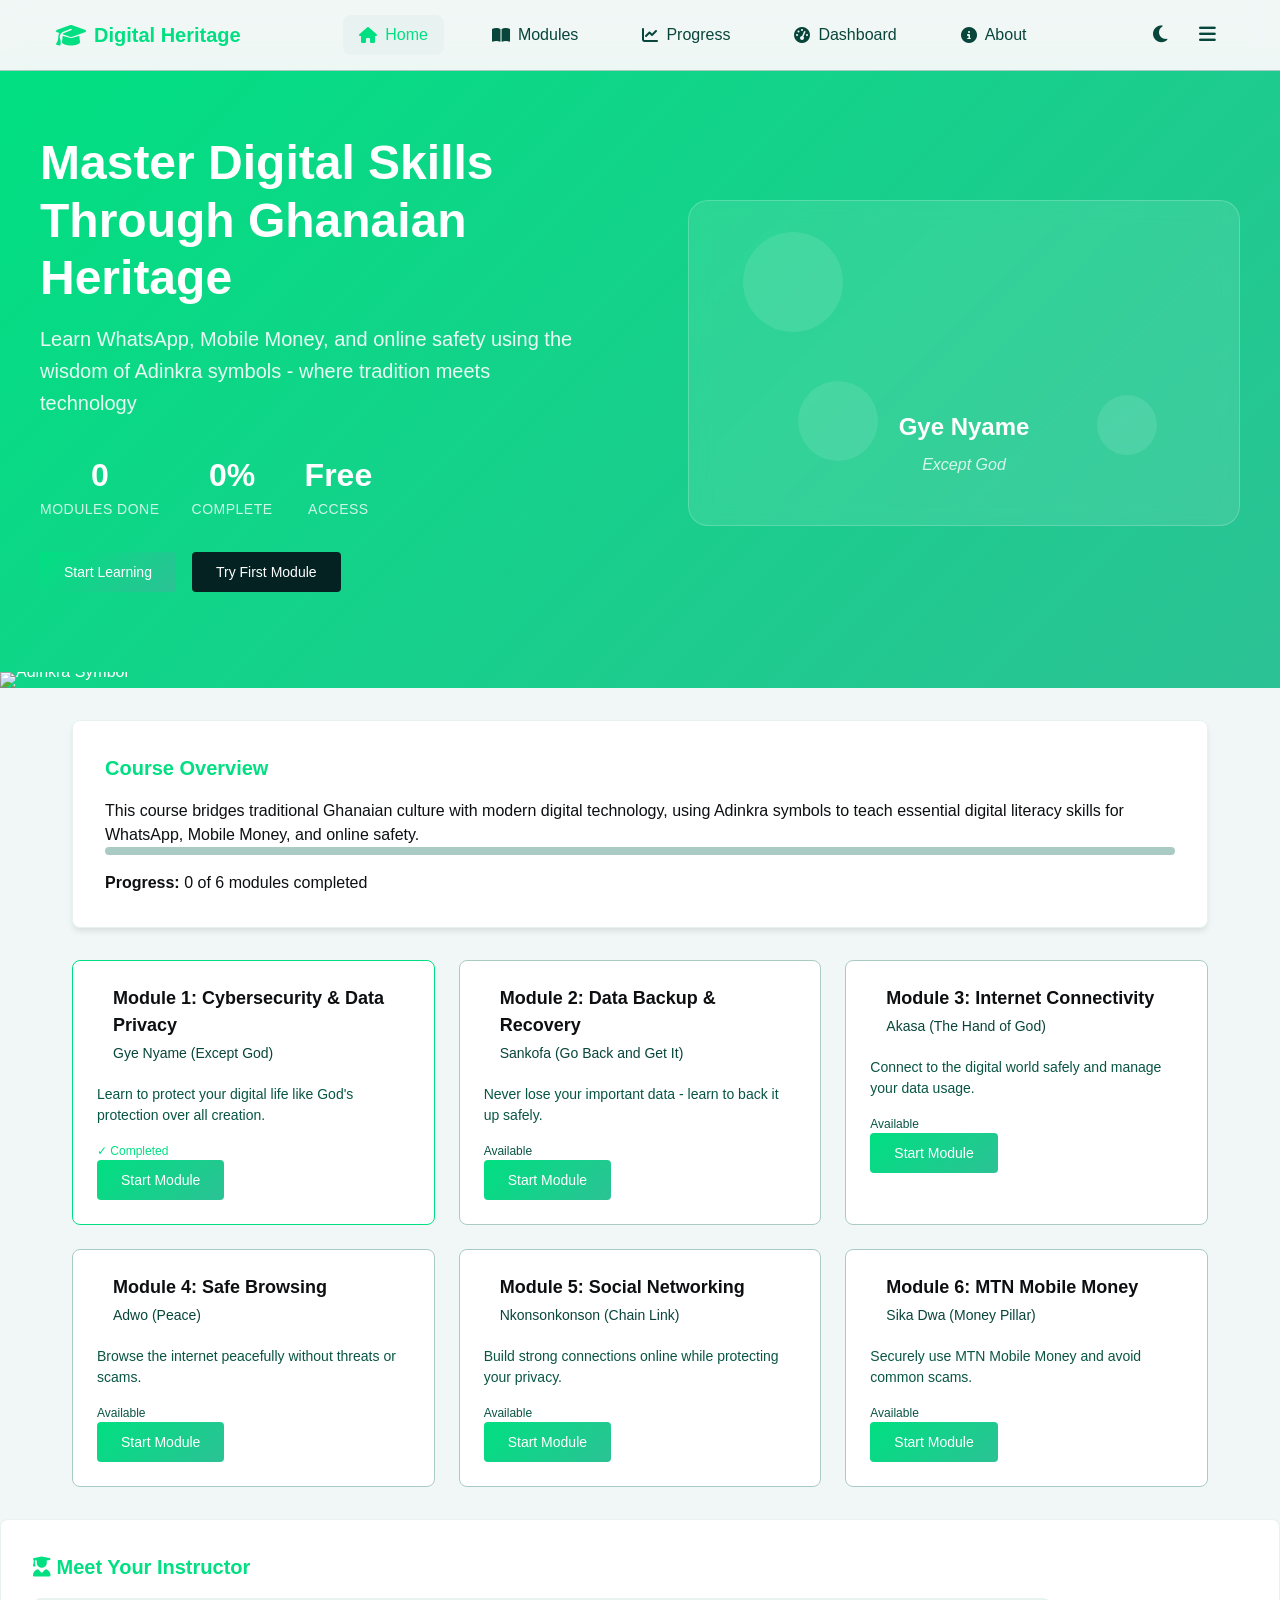
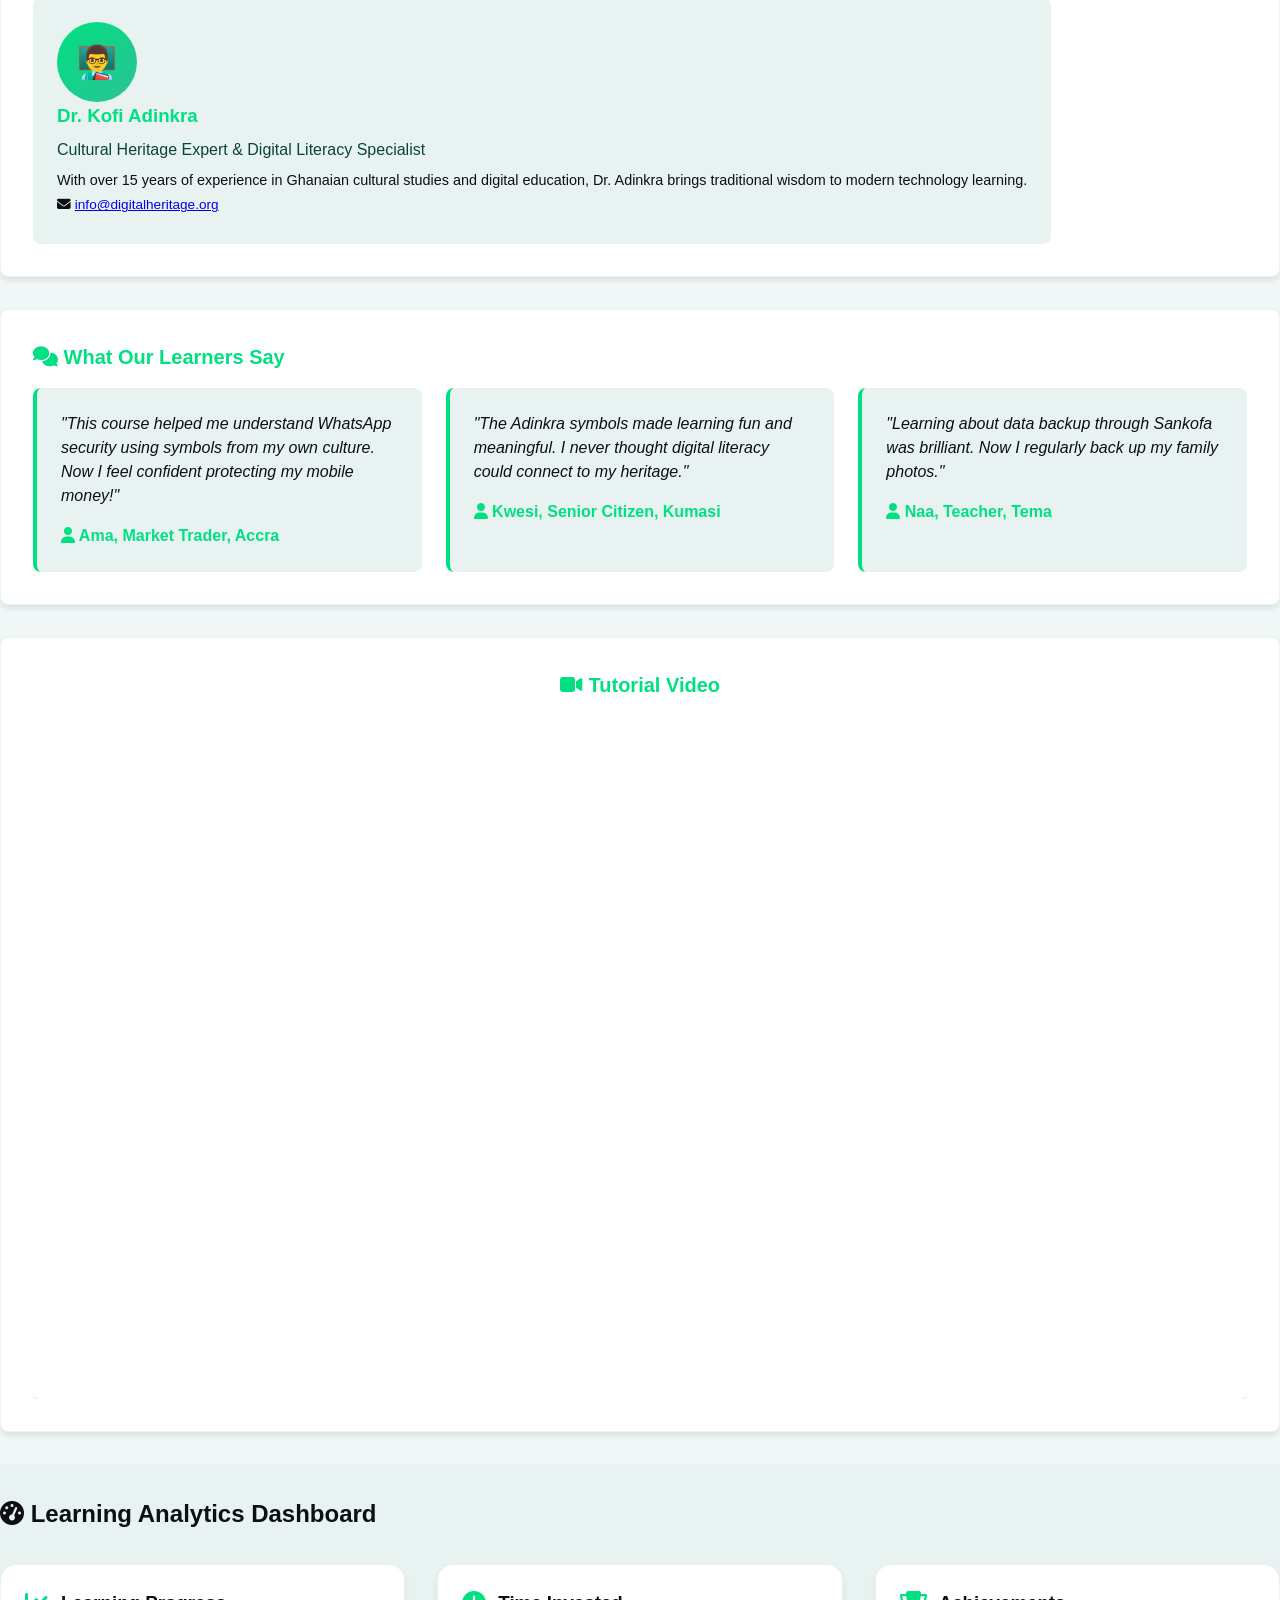
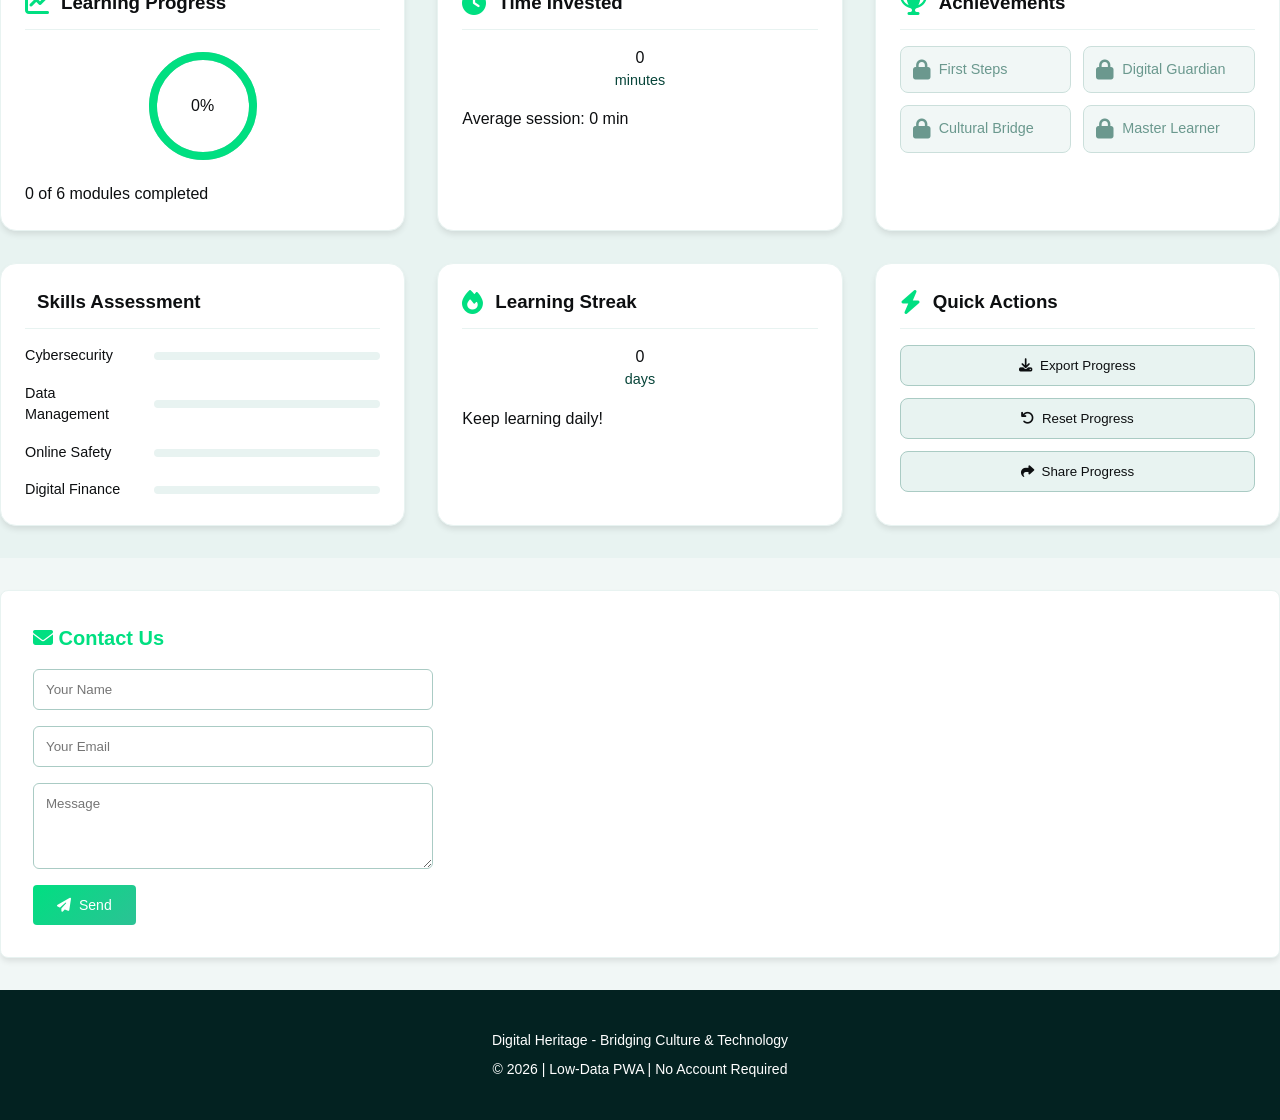
==== index.html @ 2a6a7a42 "Add files via upload" ====
<!DOCTYPE html>
<html lang="en">
<head>
    <meta charset="UTF-8">
    <meta name="viewport" content="width=device-width, initial-scale=1.0">
    <title> Digital Heritage </title>
    <link rel="stylesheet" href="style.css">
    <link rel="manifest" href="manifest.json">
    <script src="app.js" defer></script>
    <!-- Font Awesome for icons -->
    <link rel="stylesheet" href="https://cdnjs.cloudflare.com/ajax/libs/font-awesome/6.4.0/css/all.min.css">
</head>
<body>

    <!-- Navigation Bar -->
    <nav class="navbar">
        <div class="nav-container">
            <div class="nav-brand">
                <i class="fas fa-graduation-cap"></i>
                <span>Digital Heritage</span>
            </div>

            <div class="nav-menu">
                <a href="#hero" class="nav-link active">
                    <i class="fas fa-home"></i>
                    <span>Home</span>
                </a>
                <a href="#modules" class="nav-link">
                    <i class="fas fa-book-open"></i>
                    <span>Modules</span>
                </a>
                <a href="#progress" class="nav-link">
                    <i class="fas fa-chart-line"></i>
                    <span>Progress</span>
                </a>
                <a href="#dashboard" class="nav-link">
                    <i class="fas fa-tachometer-alt"></i>
                    <span>Dashboard</span>
                </a>
                <a href="#about" class="nav-link">
                    <i class="fas fa-info-circle"></i>
                    <span>About</span>
                </a>
            </div>

            <div class="nav-actions">
                <button class="theme-toggle" id="theme-toggle">
                    <i class="fas fa-moon"></i>
                </button>
                <button class="menu-toggle" id="menu-toggle">
                    <i class="fas fa-bars"></i>
                </button>
            </div>
        </div>
    </nav>

    <!-- Hero Section -->
    <section class="hero" id="hero">
        <div class="hero-content">
            <div class="hero-text">
                <h1 class="hero-title">Master Digital Skills Through Ghanaian Heritage</h1>
                <p class="hero-subtitle">Learn WhatsApp, Mobile Money, and online safety using the wisdom of Adinkra symbols - where tradition meets technology</p>
                
                <div class="hero-stats">
                    <div class="stat">
                        <div class="stat-number" id="hero-progress">0</div>
                        <div class="stat-label">Modules Done</div>
                    </div>
                    <div class="stat">
                        <div class="stat-number" id="hero-percentage">0%</div>
                        <div class="stat-label">Complete</div>
                    </div>
                    <div class="stat">
                        <div class="stat-number">Free</div>
                        <div class="stat-label">Access</div>
                    </div>
                </div>
                
                <div class="hero-actions">
                    <button class="btn btn-primary" onclick="document.querySelector('.modules-grid').scrollIntoView({behavior: 'smooth'})">Start Learning</button>
                    <button class="btn btn-secondary" onclick="startLesson('gye-nyame')">Try First Module</button>
                </div>
            </div>
            
            <div class="hero-visual">
                <div class="hero-adinkra">
                    <div class="adinkra-large"><img src="images/joe_added.png" alt=""></div>
                    <div class="adinkra-text">Gye Nyame</div>
                    <div class="adinkra-meaning">Except God</div>
                </div>
                <div class="hero-decoration">
                    <div class="decoration-circle"></div>
                    <div class="decoration-circle"></div>
                    <div class="decoration-circle"></div>
                </div>
            </div>
        </div>
        
        <div class="hero-wave">
            <!-- image replacing svg wave; add your own file under images/ -->
            <img src="" alt="Adinkra Symbol" class="hero-symbol-image" />
        </div>
    </section>

    <div class="main-content">
        <div class="course-overview" id="progress">
            <h2>Course Overview</h2>
            <p>This course bridges traditional Ghanaian culture with modern digital technology, using Adinkra symbols to teach essential digital literacy skills for WhatsApp, Mobile Money, and online safety.</p>
            <div class="progress-bar">
                <div class="progress-fill" id="course-progress" style="width: 0%;"></div>
            </div>
            <p><strong>Progress:</strong> <span id="progress-text">0 of 6 modules completed</span></p>
        </div>

        <div class="modules-grid" id="modules">
            <div class="module-card completed" onclick="startLesson('gye-nyame')">
                <div class="module-header">
                    <div class="adinkra-icon"><img style="width: 100px; height: auto;" src="images/joe_added.png" alt=""></div>
                    <div>
                        <h3 class="module-title">Module 1: Cybersecurity & Data Privacy</h3>
                        <p class="module-subtitle">Gye Nyame (Except God)</p>
                    </div>
                </div>
                <p class="module-description">Learn to protect your digital life like God's protection over all creation.</p>
                <p class="module-status">✓ Completed</p>
                <button class="btn btn-primary" onclick="event.stopPropagation(); startLesson('gye-nyame')">Start Module</button>
            </div>

            <div class="module-card" onclick="startLesson('sankofa')">
                <div class="module-header">
                    <div class="adinkra-icon"><img style="width: 100px; height: auto;" src="images/san1.png" alt=""></div>
                    <div>
                        <h3 class="module-title">Module 2: Data Backup & Recovery</h3>
                        <p class="module-subtitle">Sankofa (Go Back and Get It)</p>
                    </div>
                </div>
                <p class="module-description">Never lose your important data - learn to back it up safely.</p>
                <p class="module-status">Available</p>
                <button class="btn btn-primary" onclick="event.stopPropagation(); startLesson('sankofa')">Start Module</button>
            </div>

            <div class="module-card" onclick="startLesson('akasa')">
                <div class="module-header">
                    <div class="adinkra-icon"><img style="width: 100px; height: auto;" src="images/san1.png" alt=""></div>
                    <div>
                        <h3 class="module-title">Module 3: Internet Connectivity</h3>
                        <p class="module-subtitle">Akasa (The Hand of God)</p>
                    </div>
                </div>
                <p class="module-description">Connect to the digital world safely and manage your data usage.</p>
                <p class="module-status">Available</p>
                <button class="btn btn-primary" onclick="event.stopPropagation(); startLesson('akasa')">Start Module</button>
            </div>

            <div class="module-card" onclick="startLesson('adwo')">
                <div class="module-header">
                    <div class="adinkra-icon"><img style="width: 100px; height: auto;" src="images/adwo-medium copy.png" alt=""></div>
                    <div>
                        <h3 class="module-title">Module 4: Safe Browsing</h3>
                        <p class="module-subtitle">Adwo (Peace)</p>
                    </div>
                </div>
                <p class="module-description">Browse the internet peacefully without threats or scams.</p>
                <p class="module-status">Available</p>
                <button class="btn btn-primary" onclick="event.stopPropagation(); startLesson('adwo')">Start Module</button>
            </div>

            <div class="module-card" onclick="startLesson('nkonsonkonson')">
                <div class="module-header">
                    <div class="adinkra-icon"><img style="width: 100px; height: auto;" src="images/san1.png" alt=""></div>
                    <div>
                        <h3 class="module-title">Module 5: Social Networking</h3>
                        <p class="module-subtitle">Nkonsonkonson (Chain Link)</p>
                    </div>
                </div>
                <p class="module-description">Build strong connections online while protecting your privacy.</p>
                <p class="module-status">Available</p>
                <button class="btn btn-primary" onclick="event.stopPropagation(); startLesson('nkonsonkonson')">Start Module</button>
            </div>

            <div class="module-card" onclick="startLesson('mtn-money')">
                <div class="module-header">
                    <div class="adinkra-icon"><img style="width: 100px; height: auto;" src="images/mtn.png" alt=""></div>
                    <div>
                        <h3 class="module-title">Module 6: MTN Mobile Money</h3>
                        <p class="module-subtitle">Sika Dwa (Money Pillar)</p>
                    </div>
                </div>
                <p class="module-description">Securely use MTN Mobile Money and avoid common scams.</p>
                <p class="module-status">Available</p>
                <button class="btn btn-primary" onclick="event.stopPropagation(); startLesson('mtn-money')">Start Module</button>
            </div>
        </div>
    </div>

    <!-- Course Instructor Section -->
        <div class="course-overview" id="about">
            <h2><i class="fas fa-user-graduate"></i> Meet Your Instructor</h2>
            <div style="display: grid; grid-template-columns: auto  1fr ; gap: 1.5rem; align-items: center;">
                          <div style="background: var(--bg-lighter); padding: 1.5rem; border-radius: 8px;;">

                <div style="width: 80px; height: 80px; background: var(--gradient-primary); border-radius: 50%; display: flex; align-items: center; justify-content: center; font-size: 2rem;">👨‍🏫</div>
                <div>
                    <h3 style="color: var(--primary); margin: 0;">Dr. Kofi Adinkra</h3>
                    <p style="margin: 0.5rem 0; color: var(--text-secondary);">Cultural Heritage Expert & Digital Literacy Specialist</p>
                    <p style="margin: 0; font-size: 0.9rem;">With over 15 years of experience in Ghanaian cultural studies and digital education, Dr. Adinkra brings traditional wisdom to modern technology learning.</p>
                    <p style="margin: 0.25rem 0; font-size: 0.85rem;"><i class="fas fa-envelope"></i> <a href="mailto:info@digitalheritage.org">info@digitalheritage.org</a></p>
                </div>
            </div>
        <!-- <div style="background: var(--bg-lighter); padding: 1.5rem; border-radius: 8px;;">
                <div style="width: 80px; height: 80px; background: var(--gradient-primary); border-radius: 50%; display: flex; align-items: center; justify-content: center; font-size: 2rem;">👨‍🏫</div>
                <div>
                    <h3 style="color: var(--primary); margin: 0;">Dr. Kofi Adinkra</h3>
                    <p style="margin: 0.5rem 0; color: var(--text-secondary);">Cultural Heritage Expert & Digital Literacy Specialist</p>
                    <p style="margin: 0; font-size: 0.9rem;">With over 15 years of experience in Ghanaian cultural studies and digital education, Dr. Adinkra brings traditional wisdom to modern technology learning.</p>
                    <p style="margin: 0.25rem 0; font-size: 0.85rem;"><i class="fas fa-envelope"></i> <a href="mailto:info@digitalheritage.org">info@digitalheritage.org</a></p>
                </div>
            </div> -->
       
        </div>
        </div>

        <!-- Testimonials Section -->
        <div class="course-overview">
            <h2><i class="fas fa-comments"></i> What Our Learners Say</h2>
            <div style="display: grid; grid-template-columns: repeat(auto-fit, minmax(250px, 1fr)); gap: 1.5rem;">
                <div style="background: var(--bg-lighter); padding: 1.5rem; border-radius: 8px; border-left: 4px solid var(--primary);">
                    <p style="font-style: italic; margin-bottom: 1rem;">"This course helped me understand WhatsApp security using symbols from my own culture. Now I feel confident protecting my mobile money!"</p>
                    <p style="font-weight: 600; color: var(--primary); margin: 0;"><i class="fas fa-user"></i> Ama, Market Trader, Accra</p>
                </div>
                <div style="background: var(--bg-lighter); padding: 1.5rem; border-radius: 8px; border-left: 4px solid var(--primary);">
                    <p style="font-style: italic; margin-bottom: 1rem;">"The Adinkra symbols made learning fun and meaningful. I never thought digital literacy could connect to my heritage."</p>
                    <p style="font-weight: 600; color: var(--primary); margin: 0;"><i class="fas fa-user"></i> Kwesi, Senior Citizen, Kumasi</p>
                </div>
                <div style="background: var(--bg-lighter); padding: 1.5rem; border-radius: 8px; border-left: 4px solid var(--primary);">
                    <p style="font-style: italic; margin-bottom: 1rem;">"Learning about data backup through Sankofa was brilliant. Now I regularly back up my family photos."</p>
                    <p style="font-weight: 600; color: var(--primary); margin: 0;"><i class="fas fa-user"></i> Naa, Teacher, Tema</p>
        </div>
            </div>
        </div>
    </div>

    <!-- Tutorial Video -->
    <div class="course-overview" style="margin-top:2rem; text-align:center;">
        <h2><i class="fas fa-video"></i> Tutorial Video</h2>
        <div style="position:relative;padding-bottom:56.25%;height:0;overflow:hidden;max-width:100%;">
            <iframe src="https://www.youtube.com/embed/dQw4w9WgXcQ" 
                    style="position:absolute;top:0;left:0;width:100%;height:100%;" 
                    frameborder="0" allowfullscreen></iframe>
        </div>
    </div>

    <!-- IBM-Style Dashboard Section -->
    <div class="dashboard-section" id="dashboard">
        <h2><i class="fas fa-tachometer-alt"></i> Learning Analytics Dashboard</h2>
        
        <div class="dashboard-grid">
            <!-- Learning Progress Card -->
            <div class="dashboard-card">
                <div class="card-header">
                    <i class="fas fa-chart-line"></i>
                    <h3>Learning Progress</h3>
                </div>
                <div class="card-content">
                    <div class="progress-circle">
                        <svg width="120" height="120" viewBox="0 0 120 120">
                            <circle cx="60" cy="60" r="50" stroke="var(--border)" stroke-width="8" fill="none"/>
                            <circle cx="60" cy="60" r="50" stroke="var(--primary)" stroke-width="8" fill="none" 
                                    stroke-dasharray="314" stroke-dashoffset="0" id="progress-circle"/>
                        </svg>
                        <div class="progress-text">
                            <span id="dashboard-progress">0%</span>
                        </div>
                    </div>
                    <p id="dashboard-modules">0 of 6 modules completed</p>
                </div>
            </div>

            <!-- Time Spent Card -->
            <div class="dashboard-card">
                <div class="card-header">
                    <i class="fas fa-clock"></i>
                    <h3>Time Invested</h3>
                </div>
                <div class="card-content">
                    <div class="time-display">
                        <span id="total-time">0</span>
                        <span class="time-unit">minutes</span>
                    </div>
                    <p>Average session: <span id="avg-session">0</span> min</p>
                </div>
            </div>

            <!-- Achievements Card -->
            <div class="dashboard-card">
                <div class="card-header">
                    <i class="fas fa-trophy"></i>
                    <h3>Achievements</h3>
                </div>
                <div class="card-content">
                    <div class="achievements-list" id="achievements-list">
                        <div class="achievement-item locked">
                            <i class="fas fa-lock"></i>
                            <span>First Steps</span>
                        </div>
                        <div class="achievement-item locked">
                            <i class="fas fa-lock"></i>
                            <span>Digital Guardian</span>
                        </div>
                        <div class="achievement-item locked">
                            <i class="fas fa-lock"></i>
                            <span>Cultural Bridge</span>
                        </div>
                        <div class="achievement-item locked">
                            <i class="fas fa-lock"></i>
                            <span>Master Learner</span>
                        </div>
                    </div>
                </div>
            </div>

            <!-- Skills Radar -->
            <div class="dashboard-card">
                <div class="card-header">
                    <i class="fas fa-radar"></i>
                    <h3>Skills Assessment</h3>
                </div>
                <div class="card-content">
                    <div class="skills-radar">
                        <div class="skill-item">
                            <span>Cybersecurity</span>
                            <div class="skill-bar">
                                <div class="skill-fill" id="skill-cybersecurity" style="width: 0%"></div>
                            </div>
                        </div>
                        <div class="skill-item">
                            <span>Data Management</span>
                            <div class="skill-bar">
                                <div class="skill-fill" id="skill-datamgmt" style="width: 0%"></div>
                            </div>
                        </div>
                        <div class="skill-item">
                            <span>Online Safety</span>
                            <div class="skill-bar">
                                <div class="skill-fill" id="skill-safety" style="width: 0%"></div>
                            </div>
                        </div>
                        <div class="skill-item">
                            <span>Digital Finance</span>
                            <div class="skill-bar">
                                <div class="skill-fill" id="skill-finance" style="width: 0%"></div>
                            </div>
                        </div>
                    </div>
                </div>
            </div>

            <!-- Learning Streak -->
            <div class="dashboard-card">
                <div class="card-header">
                    <i class="fas fa-fire"></i>
                    <h3>Learning Streak</h3>
                </div>
                <div class="card-content">
                    <div class="streak-display">
                        <span id="current-streak">0</span>
                        <span class="streak-unit">days</span>
                    </div>
                    <p>Keep learning daily!</p>
                    <div class="streak-calendar" id="streak-calendar">
                        <!-- Calendar will be populated by JS -->
                    </div>
                </div>
            </div>

            <!-- Quick Actions -->
            <div class="dashboard-card">
                <div class="card-header">
                    <i class="fas fa-bolt"></i>
                    <h3>Quick Actions</h3>
                </div>
                <div class="card-content">
                    <div class="quick-actions">
                        <button class="action-btn" onclick="exportProgress()">
                            <i class="fas fa-download"></i>
                            Export Progress
                        </button>
                        <button class="action-btn" onclick="resetProgress()">
                            <i class="fas fa-undo"></i>
                            Reset Progress
                        </button>
                        <button class="action-btn" onclick="shareProgress()">
                            <i class="fas fa-share"></i>
                            Share Progress
                        </button>
                    </div>
                </div>
            </div>
        </div>
    </div>

    <!-- Contact Section -->
    <div class="course-overview" style="margin-top:2rem;">
        <h2><i class="fas fa-envelope"></i> Contact Us</h2>
        <form id="contact-form" style="display:grid;gap:1rem;max-width:400px;">
            <input type="text" name="name" placeholder="Your Name" required style="padding:0.75rem;border:1px solid var(--border);border-radius:6px;">
            <input type="email" name="email" placeholder="Your Email" required style="padding:0.75rem;border:1px solid var(--border);border-radius:6px;">
            <textarea name="message" placeholder="Message" rows="4" required style="padding:0.75rem;border:1px solid var(--border);border-radius:6px;"></textarea>
            <button type="submit" class="btn btn-primary" style="justify-self:start;"><i class="fas fa-paper-plane"></i> Send</button>
        </form>
    </div>

    <div class="lesson-modal" id="lesson-modal">
        <div class="lesson-content">
            <div class="lesson-header">
                <div class="lesson-progress">
                    <div class="progress-step" id="step-1">1</div>
                    <div class="progress-step" id="step-2">2</div>
                    <div class="progress-step" id="step-3">3</div>
                    <div class="progress-step" id="step-4">4</div>
                    <div class="progress-step" id="step-5">5</div>
                </div>
                <button class="close-modal" onclick="closeLesson()">
                    <i class="fas fa-times"></i>
                </button>
            </div>

            <h2 id="lesson-title">Lesson Title</h2>

            <div class="lesson-navigation">
                <button class="nav-btn" id="prev-step" disabled>
                    <i class="fas fa-chevron-left"></i> Previous
                </button>
                <span class="step-indicator" id="step-indicator">Step 1 of 5</span>
                <button class="nav-btn" id="next-step">
                    Next <i class="fas fa-chevron-right"></i>
                </button>
            </div>

            <div id="lesson-body">
                <!-- Lesson content will be loaded here -->
            </div>

            <div class="quiz-section" id="quiz-section" style="display: none;">
                <h3><i class="fas fa-question-circle"></i> Knowledge Check</h3>
                <div id="quiz-questions"></div>
                <button class="btn btn-primary" id="submit-quiz">
                    <i class="fas fa-check"></i> Submit Quiz
                </button>
            </div>

            <div class="lesson-actions">
                <button class="btn btn-secondary" onclick="closeLesson()">
                    <i class="fas fa-times"></i> Close
                </button>
                <button class="btn btn-success" id="complete-lesson" style="display: none;">
                    <i class="fas fa-trophy"></i> Complete Module
                </button>
            </div>
        </div>
    </div>

    <div class="footer">
        <p>Digital Heritage - Bridging Culture & Technology</p>
        <p>© 2026 | Low-Data PWA | No Account Required</p>
    </div>

    <script src="js/app.js"></script>
</body>
</html>
---- style.css ----
/* Modern Design System with CSS Variables */
:root {
    --primary: #00DF81;
    --primary-dark: #032221;
    --primary-light: #2FA98C;
    --secondary: #2CC295;
    --secondary-light: #17876D;
    --accent: #03624C;
    --accent-light: #2CC295;
    --warning: #F59E0B;
    --danger: #EF4444;
    --success: #00DF81;
    --bg-light: #F1F7F6;
    --bg-lighter: #E8F3F1;
    --bg-card: #FFFFFF;
    --text-primary: #0D0F11;
    --text-secondary: #08453A;
    --text-muted: #095544;
    --border: #AACBC4;
    --border-light: #E8F3F1;
    
    --gradient-primary: linear-gradient(135deg, #00DF81 0%, #2CC295 100%);
    --gradient-secondary: linear-gradient(135deg, #2CC295 0%, #17876D 100%);
    --gradient-success: linear-gradient(135deg, #00DF81 0%, #2FA98C 100%);
    --gradient-danger: linear-gradient(135deg, #EF4444 0%, #F87171 100%);
    
    --shadow-sm: 0 1px 2px 0 rgba(0, 0, 0, 0.05);
    --shadow-md: 0 4px 6px -1px rgba(0, 0, 0, 0.1);
    --shadow-lg: 0 10px 15px -3px rgba(0, 0, 0, 0.1);
    --shadow-xl: 0 20px 25px -5px rgba(0, 0, 0, 0.1);
    --shadow-primary: 0 8px 20px rgba(0, 223, 129, 0.2);
    
    --transition: all 0.3s cubic-bezier(0.4, 0, 0.2, 1);
    
    /* Glassmorphism */
    --glass-light: rgba(241, 247, 246, 0.7);
    --glass-dark: rgba(3, 34, 33, 0.7);
    --glass-blur: 12px;
    --glass-backdrop: blur(12px) saturate(180%);
}

/* Dark mode tweaks */
[data-theme="dark"] {
    --bg-light: #1E1E2F;
    --bg-lighter: #25253C;
    --bg-card: #2A2A3D;
    --text-primary: #ECECF1;
    --text-secondary: #C5C6D0;
    --text-muted: #A1A1B5;
    --border: #3A3A4E;
    --border-light: #2A2A3D;
    --glass-light: rgba(46, 46, 61, 0.7);
    --glass-dark: rgba(20, 20, 30, 0.7);
    --shadow-primary: 0 8px 20px rgba(0, 223, 129, 0.4);
}

/* Global Styles */
* {
    margin: 0;
    padding: 0;
    box-sizing: border-box;
}

body {
    font-family: 'Segoe UI', Tahoma, Geneva, Verdana, sans-serif;
    line-height: 1.6;
    color: var(--text-primary);
    background: var(--bg-light);
    overflow-x: hidden;
}

/* Navigation Bar */
.navbar {
    position: fixed;
    top: 0;
    left: 0;
    right: 0;
    background: var(--glass-light);
    backdrop-filter: var(--glass-backdrop);
    border-bottom: 1px solid var(--border);
    z-index: 1000;
    transition: var(--transition);
}

.nav-container {
    max-width: 1200px;
    margin: 0 auto;
    padding: 0 1rem;
    display: flex;
    align-items: center;
    justify-content: space-between;
    height: 70px;
}

.nav-brand {
    display: flex;
    align-items: center;
    gap: 0.5rem;
    font-size: 1.25rem;
    font-weight: 700;
    color: var(--primary);
}

.nav-brand i {
    font-size: 1.5rem;
}

.nav-menu {
    display: flex;
    gap: 2rem;
    align-items: center;
}

.nav-link {
    display: flex;
    align-items: center;
    gap: 0.5rem;
    padding: 0.5rem 1rem;
    color: var(--text-secondary);
    text-decoration: none;
    border-radius: 8px;
    transition: var(--transition);
    font-weight: 500;
}

.nav-link:hover,
.nav-link.active {
    color: var(--primary);
    background: var(--bg-lighter);
}

.nav-link i {
    font-size: 1rem;
}

.nav-link span {
    display: none;
}

.nav-actions {
    display: flex;
    align-items: center;
    gap: 1rem;
}

.theme-toggle,
.menu-toggle {
    background: none;
    border: none;
    padding: 0.5rem;
    border-radius: 8px;
    color: var(--text-secondary);
    cursor: pointer;
    transition: var(--transition);
    font-size: 1.2rem;
}

.theme-toggle:hover,
.menu-toggle:hover {
    background: var(--bg-lighter);
    color: var(--primary);
}

/* Mobile Navigation */
@media (max-width: 768px) {
    .nav-menu {
        position: fixed;
        top: 70px;
        left: -100%;
        width: 100%;
        height: calc(100vh - 70px);
        background: var(--bg-card);
        flex-direction: column;
        justify-content: flex-start;
        padding: 2rem;
        gap: 1rem;
        transition: left 0.3s ease;
        box-shadow: var(--shadow-lg);
    }

    .nav-menu.active {
        left: 0;
    }

    .nav-link {
        width: 100%;
        padding: 1rem;
        justify-content: flex-start;
    }

    .nav-link span {
        display: block;
    }

    .nav-link i {
        font-size: 1.2rem;
    }
}

/* Hero Section */
.hero {
  position: relative;
  background: var(--gradient-primary);
  color: white;
  padding: 4rem 2rem 6rem;
  overflow: hidden;
  margin-top: 70px; /* Account for fixed navbar */
}

.hero-content {
  max-width: 1200px;
  margin: 0 auto;
  display: grid;
  grid-template-columns: 1fr 1fr;
  gap: 4rem;
  align-items: center;
}

.hero-text {
  z-index: 2;
}

.hero-title {
  font-size: 3rem;
  font-weight: 700;
  margin-bottom: 1rem;
  line-height: 1.2;
  color: white;
}

.hero-subtitle {
  font-size: 1.25rem;
  margin-bottom: 2rem;
  opacity: 0.9;
  line-height: 1.6;
}

.hero-stats {
  display: flex;
  gap: 2rem;
  margin-bottom: 2rem;
}

.stat {
  text-align: center;
}

.stat-number {
  font-size: 2rem;
  font-weight: 700;
  color: white;
  display: block;
}

.stat-label {
  font-size: 0.875rem;
  opacity: 0.8;
  text-transform: uppercase;
  letter-spacing: 0.5px;
}

.hero-actions {
  display: flex;
  gap: 1rem;
  flex-wrap: wrap;
}

.btn-primary {
  background: white;
  color: var(--primary);
  font-weight: 600;
}

.btn-primary:hover {
  background: var(--bg-lighter);
  color: var(--primary-dark);
}

.hero-visual {
  position: relative;
  text-align: center;
  z-index: 2;
}

.hero-adinkra {
  background: rgba(255, 255, 255, 0.1);
  backdrop-filter: blur(10px);
  border-radius: 20px;
  padding: 3rem;
  border: 1px solid rgba(255, 255, 255, 0.2);
}

.adinkra-large {
  font-size: 6rem;
  margin-bottom: 1rem;

  display: block;
}
.adinkra-large img {
  width: 70%;
  height: auto;
}
.adinkra-text {
  font-size: 1.5rem;
  font-weight: 600;
  margin-bottom: 0.5rem;
}

.adinkra-meaning {
  font-size: 1rem;
  opacity: 0.8;
  font-style: italic;
}

.hero-decoration {
  position: absolute;
  top: 0;
  left: 0;
  right: 0;
  bottom: 0;
  pointer-events: none;
  z-index: 1;
}

.decoration-circle {
  position: absolute;
  border-radius: 50%;
  background: rgba(255, 255, 255, 0.1);
  backdrop-filter: blur(5px);
}

.decoration-circle:nth-child(1) {
  width: 100px;
  height: 100px;
  top: 10%;
  left: 10%;
  animation: float 6s ease-in-out infinite;
}

.decoration-circle:nth-child(2) {
  width: 60px;
  height: 60px;
  top: 60%;
  right: 15%;
  animation: float 8s ease-in-out infinite reverse;
}

.decoration-circle:nth-child(3) {
  width: 80px;
  height: 80px;
  bottom: 20%;
  left: 20%;
  animation: float 7s ease-in-out infinite;
}

@keyframes float {
  0%, 100% { transform: translateY(0px); }
  50% { transform: translateY(-20px); }
}

.hero-wave {
  position: absolute;
  bottom: 0;
  left: 0;
  width: 100%;
  overflow: hidden;
  line-height: 0;
}

.hero-wave svg {
  position: relative;
  display: block;
  width: calc(100% + 1.3px);
  height: 120px;
}

/* Responsive Design for Hero */
@media (max-width: 768px) {
  .hero {
    padding: 3rem 1rem 4rem;
  }
  
  .hero-content {
    grid-template-columns: 1fr;
    gap: 2rem;
    text-align: center;
  }
  
  .hero-title {
    font-size: 2rem;
  }
  
  .hero-subtitle {
    font-size: 1rem;
  }
  
  .hero-stats {
    justify-content: center;
    gap: 1.5rem;
  }
  
  .hero-actions {
    justify-content: center;
  }
  
  .hero-adinkra {
    padding: 2rem;
  }
  
  .adinkra-large {
    font-size: 4rem;
  }
}
body {
  font-family: 'IBM Plex Sans', -apple-system, BlinkMacSystemFont, 'Segoe UI', Roboto, sans-serif;
  line-height: 1.5;
  background-color: var(--bg-light);
  color: var(--text-primary);
}

.header {
  background: var(--gradient-primary);
  color: white;
  padding: 1rem 2rem;
  box-shadow: var(--shadow-md);
}

.header h1 {
  margin: 0;
  font-size: 1.5rem;
  font-weight: 600;
}

.header p {
  margin: 0.5rem 0 0 0;
  font-size: 0.875rem;
  opacity: 0.9;
}

.main-content {
  max-width: 1200px;
  margin: 0 auto;
  padding: 2rem;
}

.course-overview {
  background: var(--bg-card);
  border-radius: 8px;
  padding: 2rem;
  margin-bottom: 2rem;
  box-shadow: var(--shadow-md);
  border: 1px solid var(--border-light);
}


.course-overview h2 {
  color: var(--primary);
  font-size: 1.25rem;
  margin-bottom: 1rem;
}

.progress-bar {
  width: 100%;
  background-color: var(--border);
  border-radius: 4px;
  height: 8px;
  margin-bottom: 1rem;
}

/* Hero symbol image replacing SVG */
.hero-symbol-image {
  display: block;
  max-width: 100%;
  height: auto;
  margin: 0 auto;
}
.progress-fill {
  background: var(--gradient-primary);
  height: 100%;
  border-radius: 4px;
  transition: width 0.3s ease;
}

.modules-grid {
  display: grid;
  grid-template-columns: repeat(auto-fit, minmax(300px, 1fr));
  gap: 1.5rem;
}

.module-card {
  background: var(--bg-card);
  border: 1px solid var(--border);
  border-radius: 8px;
  padding: 1.5rem;
  transition: var(--transition);
  cursor: pointer;
}

.module-card:hover {
  box-shadow: var(--shadow-lg);
  transform: translateY(-2px);
  border-color: var(--primary);
}

.module-card.completed {
  border-color: var(--success);
}

.module-card.completed .module-status {
  color: var(--success);
}

.module-header {
  display: flex;
  align-items: center;
  margin-bottom: 1rem;
}

.adinkra-icon {
  font-size: 2rem;
  margin-right: 1rem;
  color: var(--primary);
}

.module-title {
  font-size: 1.125rem;
  font-weight: 600;
  color: var(--text-primary);
  margin: 0;
}

.module-subtitle {
  font-size: 0.875rem;
  color: var(--text-secondary);
  margin: 0.25rem 0;
}

.module-description {
  font-size: 0.875rem;
  color: var(--text-muted);
  margin-bottom: 1rem;
}

.module-status {
  font-size: 0.75rem;
  color: var(--text-muted);
  font-weight: 500;
}

.btn {
  background: var(--gradient-primary);
  color: white;
  border: none;
  padding: 0.75rem 1.5rem;
  border-radius: 4px;
  font-size: 0.875rem;
  font-weight: 500;
  cursor: pointer;
  transition: var(--transition);
  text-decoration: none;
  display: inline-block;
}

.btn:hover {
  transform: translateY(-1px);
  box-shadow: var(--shadow-primary);
}

.btn-secondary {
  background: var(--primary-dark);
}

.btn-secondary:hover {
  background: var(--accent);
}

.btn:disabled {
  background-color: var(--border);
  cursor: not-allowed;
  transform: none;
  box-shadow: none;
}

.lesson-modal {
  display: none;
  position: fixed;
  top: 0;
  left: 0;
  width: 100%;
  height: 100%;
  background-color: rgba(0, 0, 0, 0.5);
  z-index: 1000;
}

.lesson-content {
  background: var(--bg-card);
  margin: 2rem auto;
  max-width: 800px;
  border-radius: 8px;
  padding: 2rem;
  max-height: 80vh;
  overflow-y: auto;
  box-shadow: var(--shadow-xl);
  border: 1px solid var(--border-light);
}

.lesson-content h2 {
  color: var(--primary);
  margin-bottom: 1rem;
}

.lesson-content h3 {
  color: var(--text-primary);
  margin: 1.5rem 0 0.5rem 0;
}

.lesson-content ol {
  padding-left: 1.5rem;
}

.lesson-content li {
  margin-bottom: 0.5rem;
}

.quiz-section {
  background-color: var(--bg-lighter);
  padding: 1.5rem;
  border-radius: 8px;
  margin-top: 1.5rem;
  border: 1px solid var(--border);
}

.quiz-question {
  font-weight: 600;
  margin-bottom: 1rem;
  color: var(--text-primary);
}

.quiz-options {
  display: flex;
  flex-direction: column;
  gap: 0.5rem;
}

.quiz-option {
  background: var(--bg-card);
  border: 1px solid var(--border);
  padding: 0.75rem;
  border-radius: 4px;
  cursor: pointer;
  transition: var(--transition);
  color: var(--text-primary);
}

.quiz-option:hover {
  border-color: var(--primary);
  background-color: var(--bg-lighter);
}

.quiz-option.selected {
  border-color: var(--primary);
  background-color: var(--bg-lighter);
  box-shadow: var(--shadow-sm);
}

.footer {
  background-color: var(--primary-dark);
  color: white;
  text-align: center;
  padding: 2rem;
  margin-top: 2rem;
}

.footer p {
  margin: 0.5rem 0;
  font-size: 0.875rem;
}

/* Step-by-Step Lesson Modal Styles */
.lesson-header {
  display: flex;
  justify-content: space-between;
  align-items: center;
  margin-bottom: 1.5rem;
  padding-bottom: 1rem;
  border-bottom: 1px solid var(--border);
}

.lesson-progress {
  display: flex;
  gap: 0.5rem;
}

.progress-step {
  width: 40px;
  height: 40px;
  border-radius: 50%;
  background: var(--border);
  color: var(--text-muted);
  display: flex;
  align-items: center;
  justify-content: center;
  font-weight: 600;
  font-size: 0.875rem;
  transition: var(--transition);
}

.progress-step.active {
  background: var(--primary);
  color: white;
}

.progress-step.completed {
  background: var(--success);
  color: white;
}

.close-modal {
  background: none;
  border: none;
  font-size: 1.5rem;
  color: var(--text-secondary);
  cursor: pointer;
  padding: 0.5rem;
  border-radius: 4px;
  transition: var(--transition);
}

.close-modal:hover {
  background: var(--bg-lighter);
  color: var(--danger);
}

.lesson-navigation {
  display: flex;
  justify-content: space-between;
  align-items: center;
  margin: 1.5rem 0;
  padding: 1rem;
  background: var(--bg-lighter);
  border-radius: 8px;
}

.nav-btn {
  display: flex;
  align-items: center;
  gap: 0.5rem;
  padding: 0.75rem 1.5rem;
  background: var(--primary);
  color: white;
  border: none;
  border-radius: 6px;
  cursor: pointer;
  font-weight: 500;
  transition: var(--transition);
}

.nav-btn:hover:not(:disabled) {
  background: var(--primary-dark);
  transform: translateY(-1px);
}

.nav-btn:disabled {
  background: var(--border);
  cursor: not-allowed;
  transform: none;
}

.step-indicator {
  font-weight: 600;
  color: var(--primary);
}

.lesson-actions {
  display: flex;
  justify-content: space-between;
  margin-top: 2rem;
  gap: 1rem;
}

.btn-success {
  background: var(--success);
  color: white;
}

.btn-success:hover {
  background: var(--primary-dark);
}

/* Enhanced Responsive Design */
@media (max-width: 768px) {
  .nav-link span {
    display: none;
  }

  .hero {
    padding: 3rem 1rem 4rem;
    margin-top: 60px;
  }

  .hero-content {
    grid-template-columns: 1fr;
    gap: 2rem;
    text-align: center;
  }

  .hero-title {
    font-size: 2rem;
  }

  .hero-subtitle {
    font-size: 1rem;
  }

  .hero-stats {
    justify-content: center;
    flex-wrap: wrap;
  }

  .hero-actions {
    justify-content: center;
  }

  .hero-adinkra {
    padding: 2rem;
  }

  .adinkra-large {
    font-size: 4rem;
  }

  .main-content {
    padding: 1rem;
  }

  .modules-grid {
    grid-template-columns: 1fr;
    gap: 1rem;
  }

  .module-card {
    padding: 1rem;
  }

  .lesson-content {
    margin: 0.5rem;
    padding: 1rem;
    max-height: 90vh;
  }

  .lesson-navigation {
    flex-direction: column;
    gap: 1rem;
  }

  .nav-btn {
    width: 100%;
    justify-content: center;
  }

  .lesson-actions {
    flex-direction: column;
  }

  .lesson-actions .btn {
    width: 100%;
  }
}

@media (max-width: 480px) {
  .nav-container {
    padding: 0 0.5rem;
  }

  .nav-brand {
    font-size: 1.1rem;
  }

  .hero {
    padding: 2rem 1rem 3rem;
  }

  .hero-title {
    font-size: 1.75rem;
  }

  .hero-stats {
    gap: 1rem;
  }

  .stat-number {
    font-size: 1.5rem;
  }

  .module-card {
    padding: 0.75rem;
  }

  .module-title {
    font-size: 1rem;
  }

  .lesson-progress {
    gap: 0.25rem;
  }

  .progress-step {
    width: 32px;
    height: 32px;
    font-size: 0.75rem;
  }
}

@media (min-width: 769px) and (max-width: 1024px) {
  .hero-content {
    gap: 2rem;
  }

  .hero-title {
    font-size: 2.5rem;
  }

  .modules-grid {
    grid-template-columns: repeat(2, 1fr);
  }
}

@media (min-width: 1025px) {
  .nav-link span {
    display: inline;
  }

  .hero-content {
    gap: 6rem;
  }

  .modules-grid {
    grid-template-columns: repeat(3, 1fr);
  }
}

/* Video and contact styles */
.course-overview iframe {
  border-radius: 8px;
  box-shadow: var(--shadow-md);
}


#contact-form input,
#contact-form textarea {
  font-family: inherit;
}

#contact-form button {
  display: flex;
  align-items: center;
  gap: 0.5rem;
}



/* Animations */
@keyframes float {
  0%, 100% {
    transform: translateY(0px);
  }
  50% {
    transform: translateY(-20px);
  }
}

@keyframes fadeIn {
  from {
    opacity: 0;
    transform: translateY(20px);
  }
  to {
    opacity: 1;
    transform: translateY(0);
  }
}

.lesson-modal.show {
  display: flex;
  animation: fadeIn 0.3s ease-out;
}

.module-card {
  animation: fadeIn 0.5s ease-out;
}

.module-card:nth-child(1) { animation-delay: 0.1s; }
.module-card:nth-child(2) { animation-delay: 0.2s; }
.module-card:nth-child(3) { animation-delay: 0.3s; }
.module-card:nth-child(4) { animation-delay: 0.4s; }
.module-card:nth-child(5) { animation-delay: 0.5s; }

/* Certificate Styles */
.certificate {
  text-align: center;
  padding: 2rem;
  background: linear-gradient(135deg, var(--bg-card) 0%, var(--bg-lighter) 100%);
  border-radius: 1rem;
  border: 2px solid var(--primary);
  box-shadow: var(--shadow-xl);
  max-width: 600px;
  margin: 0 auto;
}

.certificate-header {
  margin-bottom: 2rem;
}

.certificate-header h2 {
  color: var(--primary);
  font-size: 2rem;
  margin-bottom: 0.5rem;
}

.certificate-body {
  margin-bottom: 2rem;
}

.certificate-icon {
  font-size: 4rem;
  margin-bottom: 1rem;
}

.certificate h3 {
  color: var(--text-primary);
  margin-bottom: 1rem;
}

.certificate-achievements {
  list-style: none;
  padding: 0;
  margin: 1rem 0;
}

.certificate-achievements li {
  padding: 0.5rem 0;
  border-bottom: 1px solid var(--border-light);
}

.certificate-achievements li:last-child {
  border-bottom: none;
}

.certificate-date {
  margin-top: 1rem;
  font-style: italic;
  color: var(--text-secondary);
}

.certificate-actions {
  display: flex;
  gap: 1rem;
  justify-content: center;
  flex-wrap: wrap;
}

/* Notification Styles */
.notification {
  position: fixed;
  top: 20px;
  right: 20px;
  z-index: 1000;
  min-width: 300px;
  max-width: 500px;
  padding: 1rem;
  border-radius: 0.5rem;
  box-shadow: var(--shadow-lg);
  animation: slideIn 0.3s ease-out;
}

.notification-success {
  background: var(--success);
  color: white;
  border: 1px solid var(--primary);
}

.notification-info {
  background: var(--primary);
  color: white;
}

.notification-error {
  background: var(--danger);
  color: white;
}

.notification-content {
  display: flex;
  justify-content: space-between;
  align-items: center;
}

.notification-close {
  background: none;
  border: none;
  color: inherit;
  font-size: 1.5rem;
  cursor: pointer;
  padding: 0;
  margin-left: 1rem;
}

@keyframes slideIn {
  from {
    transform: translateX(100%);
    opacity: 0;
  }
  to {
    transform: translateX(0);
    opacity: 1;
  }
}

/* Dashboard Styles */
.dashboard-section {
  padding: 2rem 0;
  background: var(--bg-lighter);
}

.dashboard-grid {
  display: grid;
  grid-template-columns: repeat(auto-fit, minmax(300px, 1fr));
  gap: 2rem;
  margin-top: 2rem;
}

.dashboard-card {
  background: var(--bg-card);
  border-radius: 1rem;
  padding: 1.5rem;
  box-shadow: var(--shadow-md);
  border: 1px solid var(--border-light);
}

.card-header {
  display: flex;
  align-items: center;
  gap: 0.75rem;
  margin-bottom: 1rem;
  padding-bottom: 0.75rem;
  border-bottom: 1px solid var(--border-light);
}

.card-header i {
  font-size: 1.5rem;
  color: var(--primary);
}

.card-header h3 {
  margin: 0;
  color: var(--text-primary);
}

.progress-circle {
  display: flex;
  justify-content: center;
  align-items: center;
  margin-bottom: 1rem;
}

.progress-circle svg {
  transform: rotate(-90deg);
}

.progress-circle circle {
  transition: stroke-dashoffset 0.5s ease;
}

.progress-text {
  position: absolute;
  text-align: center;
}

.progress-text .score-number {
  font-size: 1.5rem;
  font-weight: bold;
  color: var(--primary);
}

.time-display {
  text-align: center;
  margin-bottom: 1rem;
}

.time-display .time-unit {
  display: block;
  font-size: 0.9rem;
  color: var(--text-secondary);
}

.streak-display {
  text-align: center;
  margin-bottom: 1rem;
}

.streak-display .streak-unit {
  display: block;
  font-size: 0.9rem;
  color: var(--text-secondary);
}

.achievements-list {
  display: grid;
  grid-template-columns: 1fr 1fr;
  gap: 0.75rem;
}

.achievement-item {
  display: flex;
  align-items: center;
  gap: 0.5rem;
  padding: 0.75rem;
  background: var(--bg-lighter);
  border-radius: 0.5rem;
  border: 1px solid var(--border);
  transition: var(--transition);
}

.achievement-item.locked {
  opacity: 0.6;
  color: var(--text-muted);
}

.achievement-item.unlocked {
  background: var(--success);
  color: white;
  border-color: var(--primary);
}

.achievement-item i {
  font-size: 1.25rem;
}

.achievement-item span {
  font-size: 0.9rem;
}

.skills-radar {
  display: flex;
  flex-direction: column;
  gap: 1rem;
}

.skill-item {
  display: flex;
  justify-content: space-between;
  align-items: center;
  gap: 1rem;
}

.skill-item span {
  flex: 1;
  font-size: 0.9rem;
}

.skill-bar {
  flex: 2;
  height: 8px;
  background: var(--bg-lighter);
  border-radius: 4px;
  overflow: hidden;
}

.skill-fill {
  height: 100%;
  background: var(--gradient-primary);
  border-radius: 4px;
  transition: width 0.5s ease;
}

.streak-calendar {
  display: flex;
  justify-content: space-between;
  gap: 0.25rem;
  margin-top: 1rem;
}

.calendar-day {
  width: 32px;
  height: 32px;
  display: flex;
  align-items: center;
  justify-content: center;
  background: var(--bg-lighter);
  border-radius: 50%;
  font-size: 0.8rem;
  color: var(--text-secondary);
  transition: var(--transition);
}

.calendar-day.active {
  background: var(--success);
  color: white;
}

.quick-actions {
  display: flex;
  flex-direction: column;
  gap: 0.75rem;
}

.action-btn {
  display: flex;
  align-items: center;
  gap: 0.5rem;
  padding: 0.75rem 1rem;
  background: var(--bg-lighter);
  border: 1px solid var(--border);
  border-radius: 0.5rem;
  color: var(--text-primary);
  cursor: pointer;
  transition: var(--transition);
  text-decoration: none;
  justify-content: center;
}

.action-btn:hover {
  background: var(--primary);
  color: white;
  border-color: var(--primary);
}

/* Quiz Results Styles */
.quiz-results {
  margin-top: 2rem;
  padding: 1.5rem;
  background: var(--bg-lighter);
  border-radius: 0.75rem;
  border: 1px solid var(--border-light);
}

.quiz-results h3 {
  color: var(--primary);
  margin-bottom: 1rem;
  text-align: center;
}

.score-display {
  text-align: center;
  margin-bottom: 1.5rem;
}

.score-circle {
  width: 100px;
  height: 100px;
  border-radius: 50%;
  background: var(--gradient-primary);
  display: flex;
  flex-direction: column;
  align-items: center;
  justify-content: center;
  margin: 0 auto 1rem;
  color: white;
  box-shadow: var(--shadow-md);
}

.score-number {
  font-size: 1.5rem;
  font-weight: bold;
}

.score-label {
  font-size: 0.8rem;
  opacity: 0.9;
}

.quiz-feedback p {
  text-align: center;
  font-weight: 500;
  margin: 0;
}

.quiz-feedback .success {
  color: var(--success);
}

.quiz-feedback .warning {
  color: var(--warning);
}

.quiz-feedback .error {
  color: var(--danger);
}

.quiz-question.correct {
  border-left: 4px solid var(--success);
  background: rgba(0, 223, 129, 0.1);
  padding: 1rem;
  margin: 0.5rem 0;
  border-radius: 0.5rem;
}

.quiz-question.incorrect {
  border-left: 4px solid var(--danger);
  background: rgba(239, 68, 68, 0.1);
  padding: 1rem;
  margin: 0.5rem 0;
  border-radius: 0.5rem;
}

.correct-answer {
  background: var(--success) !important;
  color: white !important;
}

.correct-answer input[type="radio"] {
  accent-color: white;
}

/* Enhanced Mobile Responsiveness */
@media (max-width: 768px) {
  .dashboard-grid {
    grid-template-columns: 1fr;
    gap: 1.5rem;
  }
  
  .achievements-list {
    grid-template-columns: 1fr;
  }
  
  .streak-calendar {
    justify-content: center;
  }
  
  .calendar-day {
    width: 28px;
    height: 28px;
    font-size: 0.75rem;
  }
}
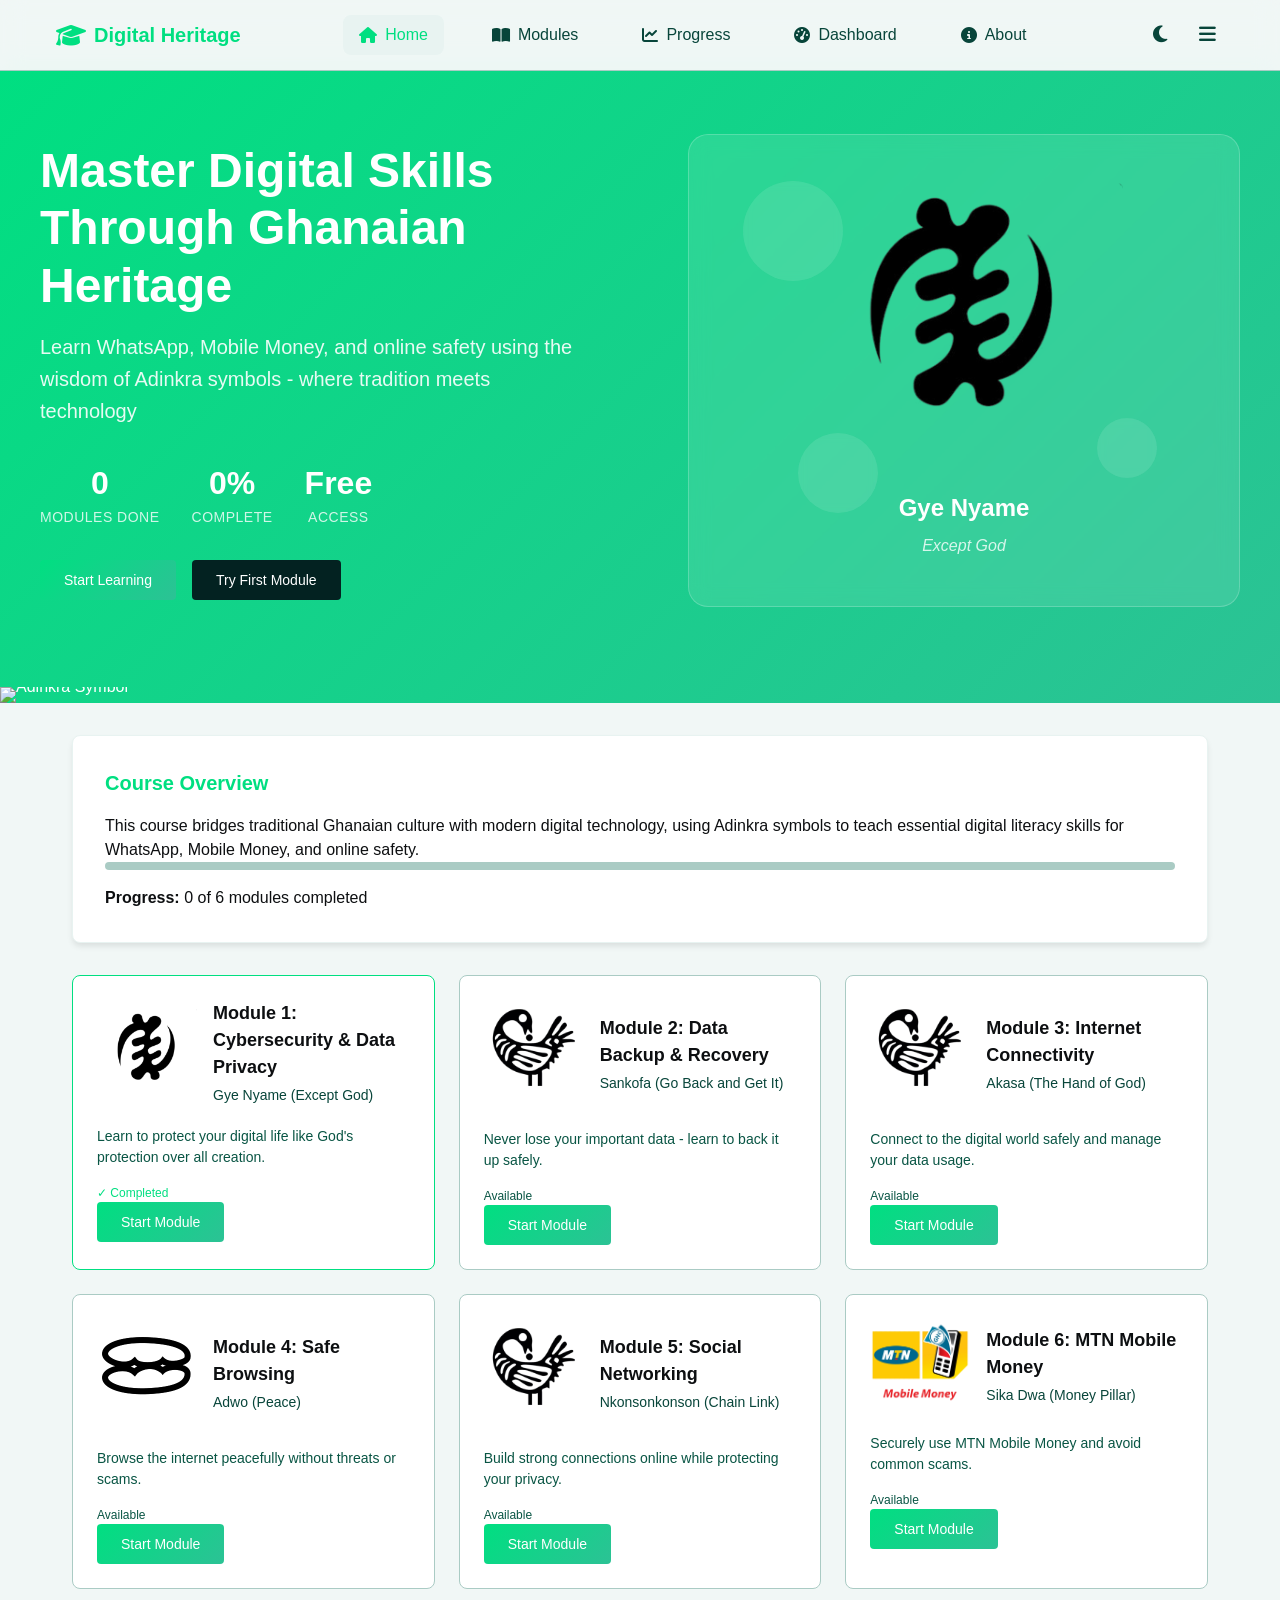
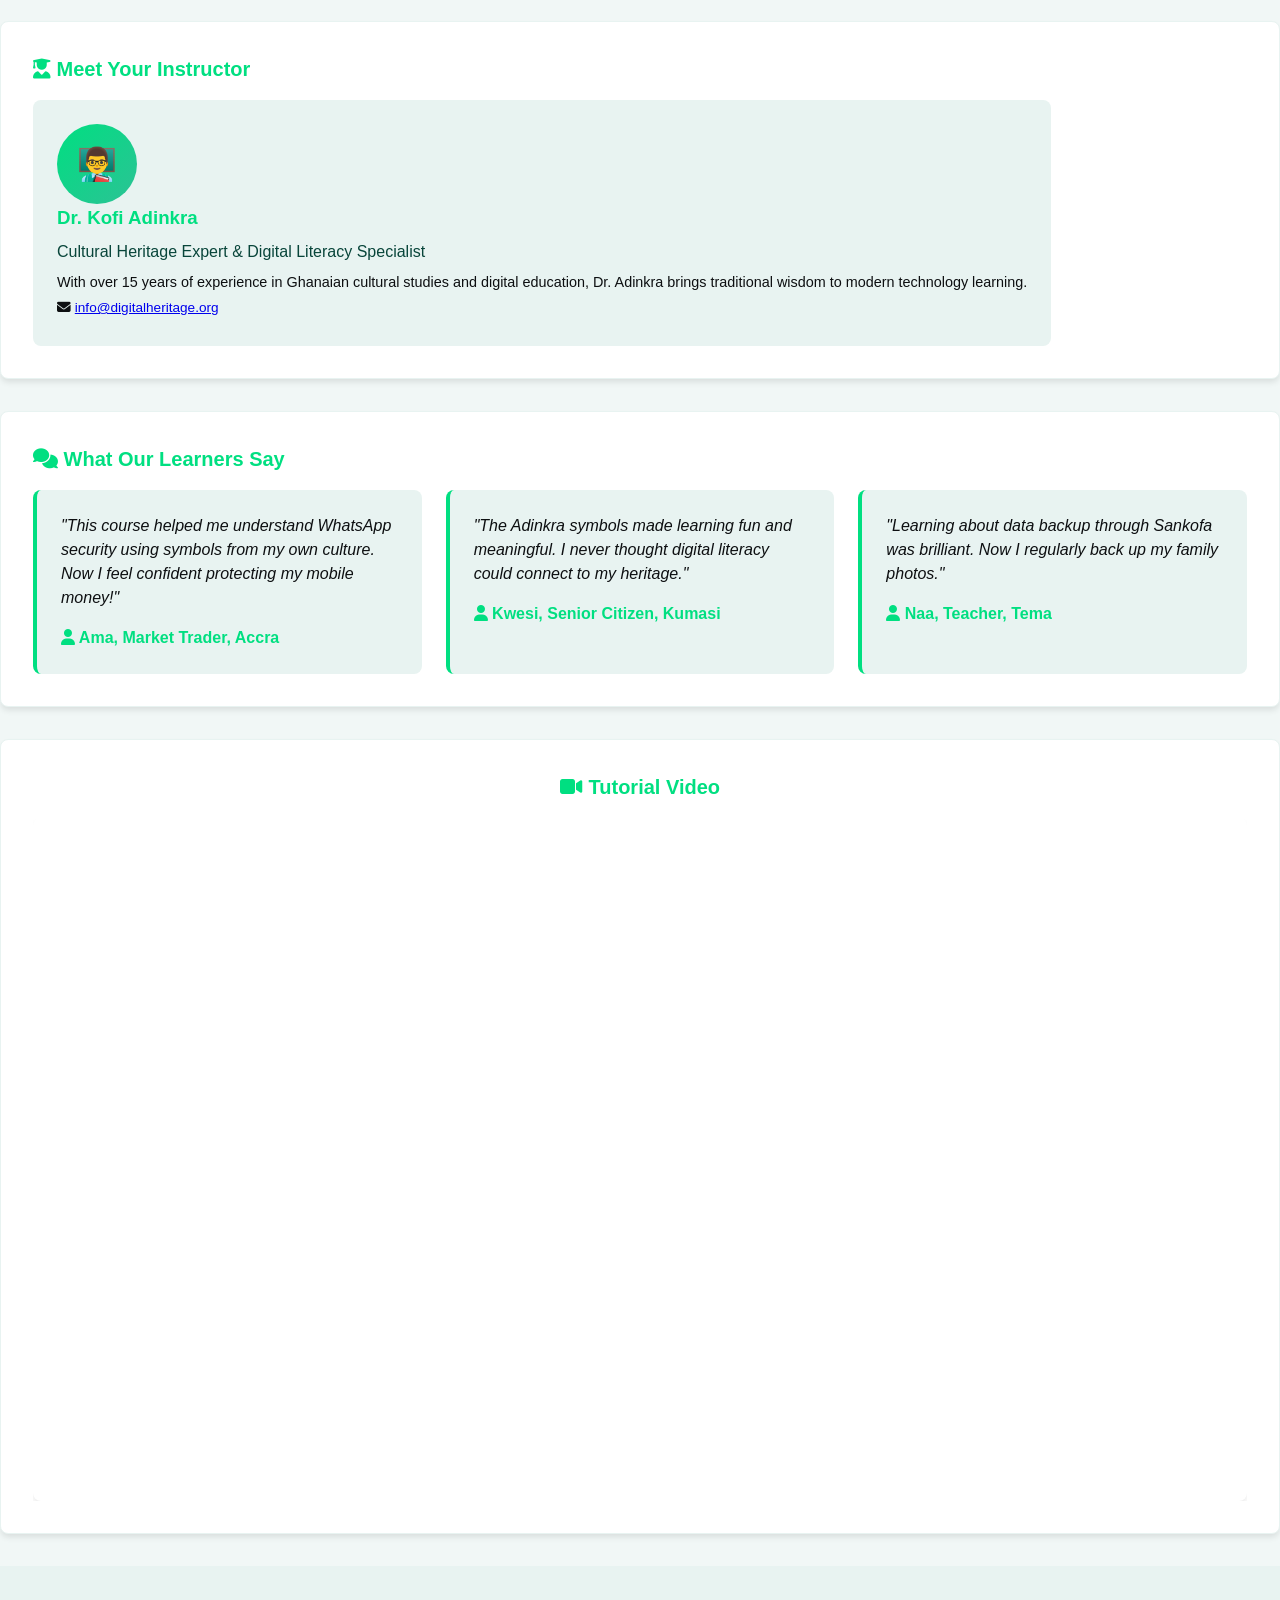
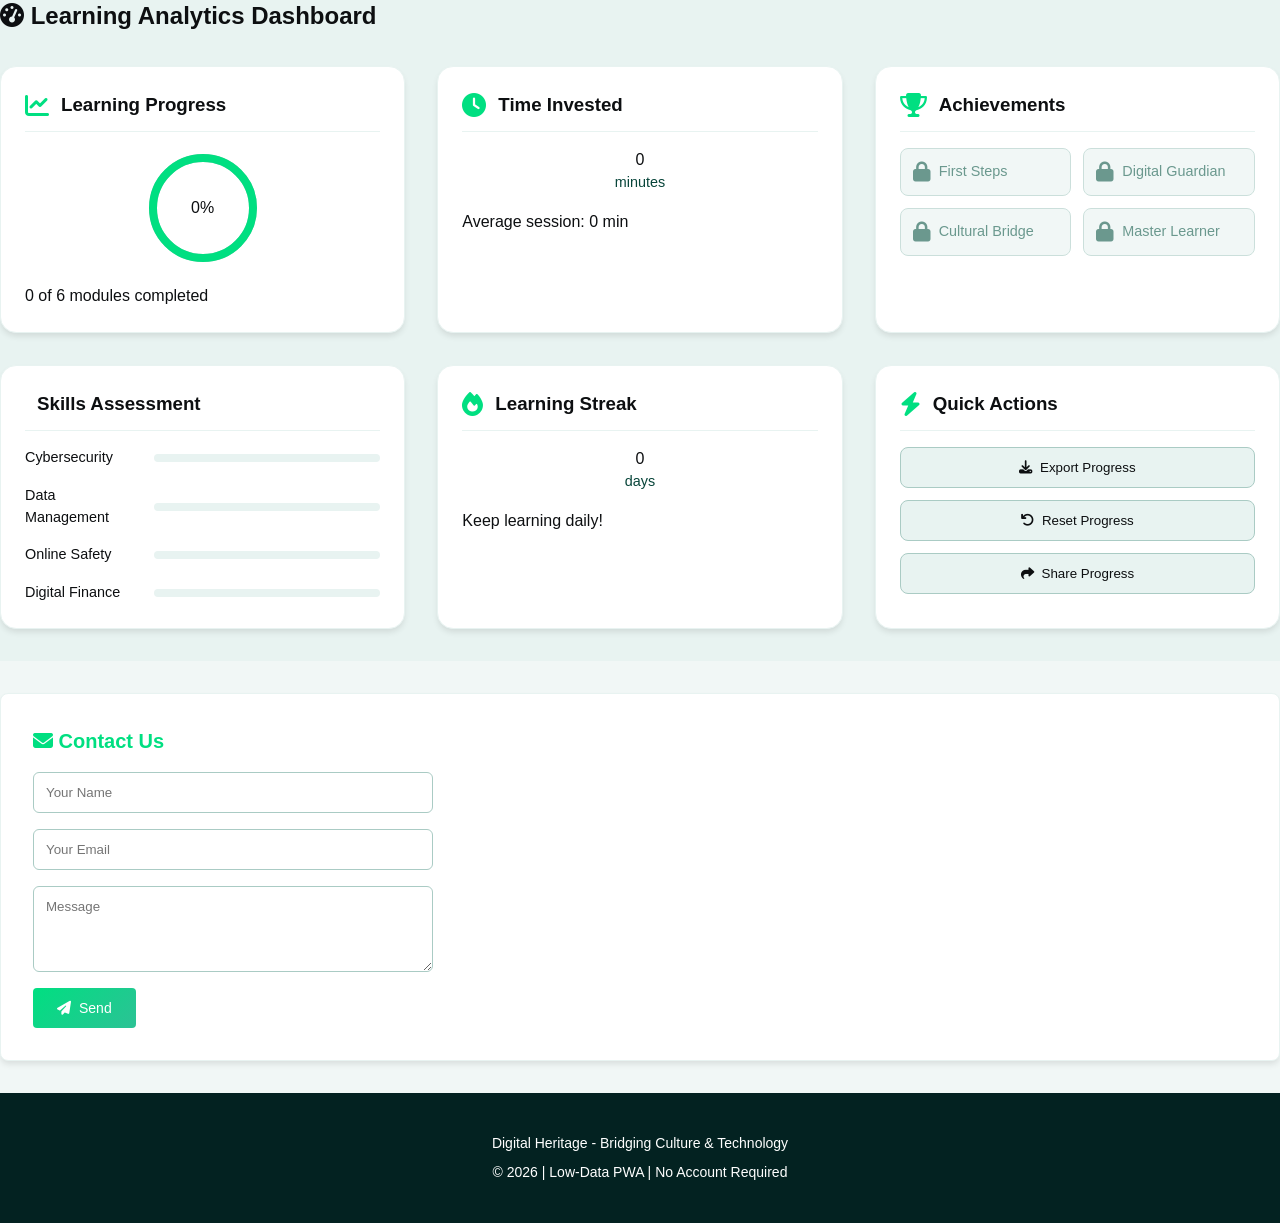
==== commit dfd81e23: "Add files via upload" ====
--- a/index.html
+++ b/index.html
@@ -5,9 +5,14 @@
     <meta name="viewport" content="width=device-width, initial-scale=1.0">
     <title> Digital Heritage </title>
     <link rel="stylesheet" href="style.css">
-    <link rel="manifest" href="manifest.json">
     <script src="app.js" defer></script>
     <!-- Font Awesome for icons -->
+    <link rel="manifest" href="./manifest.json">
+<link rel="apple-touch-icon" href="icons/icon-192.png">
+<meta name="theme-color" content="#4CAF50">
+<meta name="apple-mobile-web-app-capable" content="yes">
+<meta name="apple-mobile-web-app-status-bar-style" content="default">
+<meta name="apple-mobile-web-app-title" content="Learn">
     <link rel="stylesheet" href="https://cdnjs.cloudflare.com/ajax/libs/font-awesome/6.4.0/css/all.min.css">
 </head>
 <body>
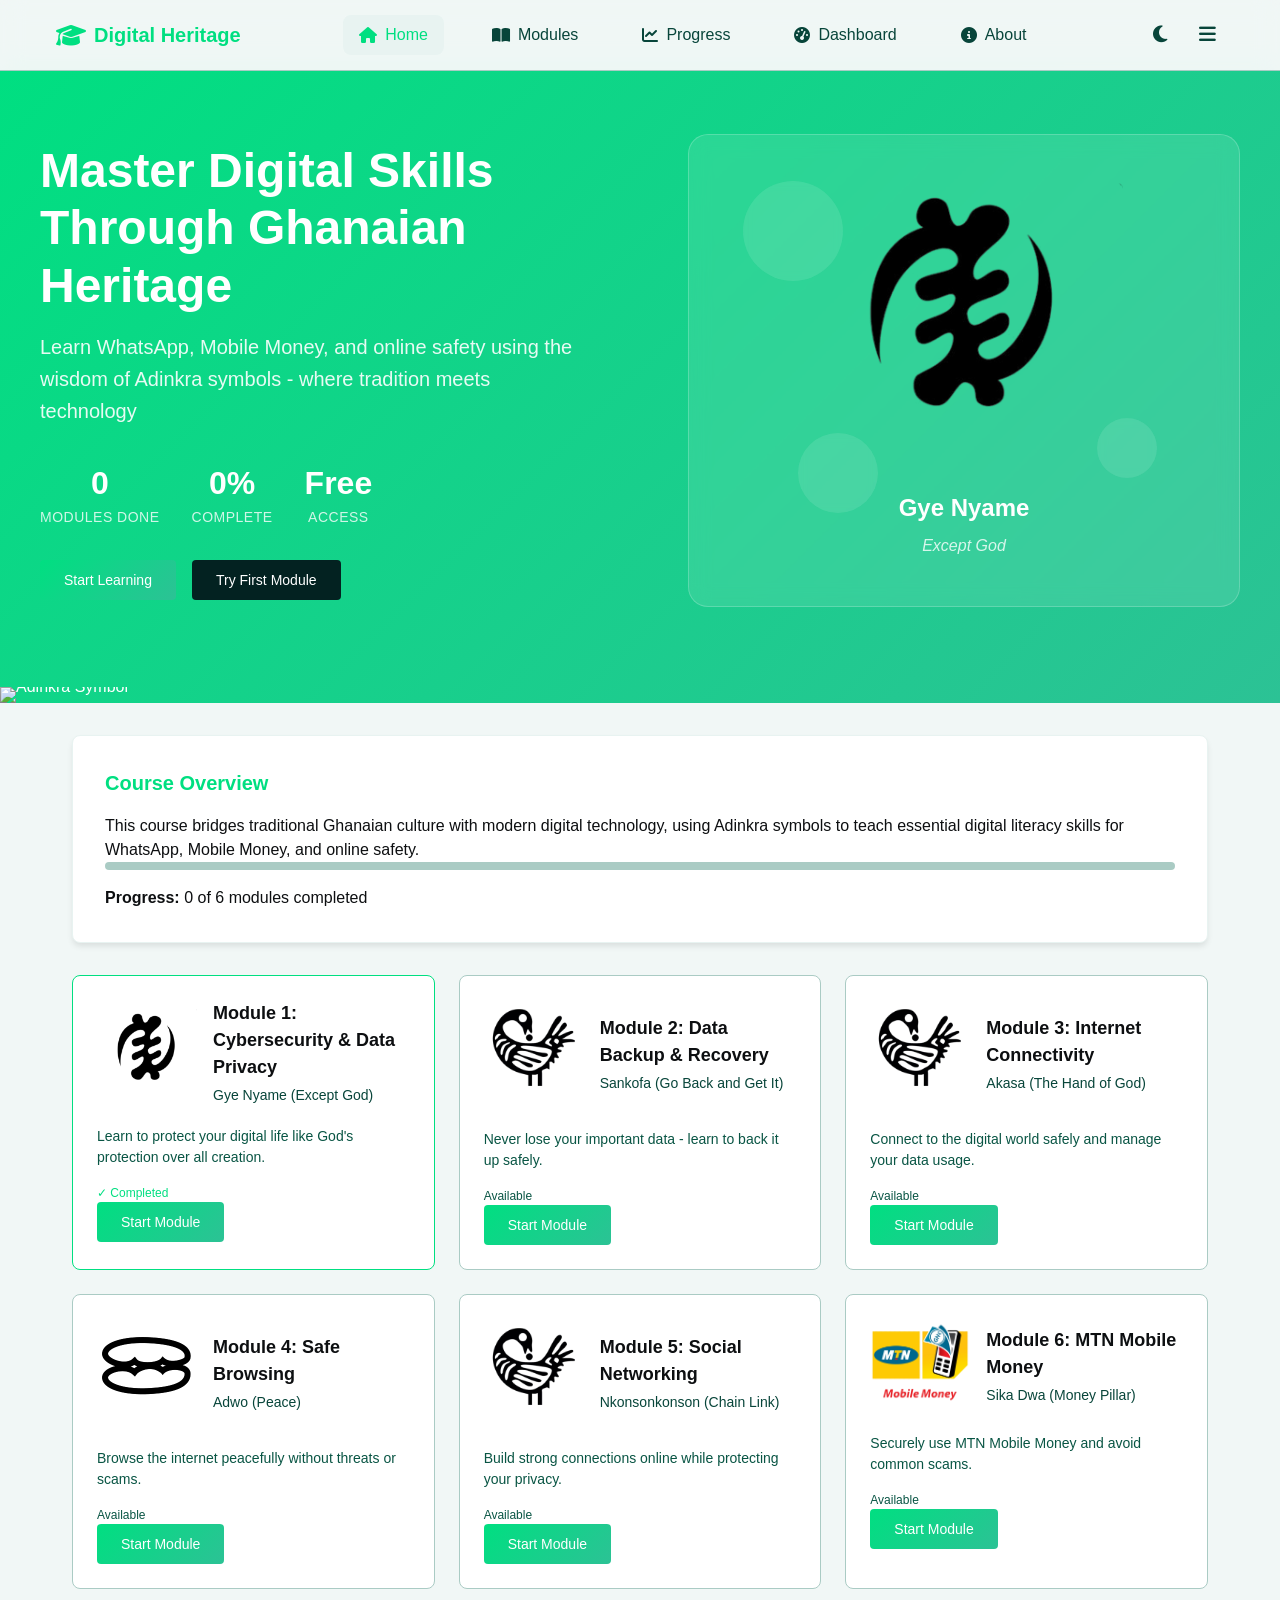
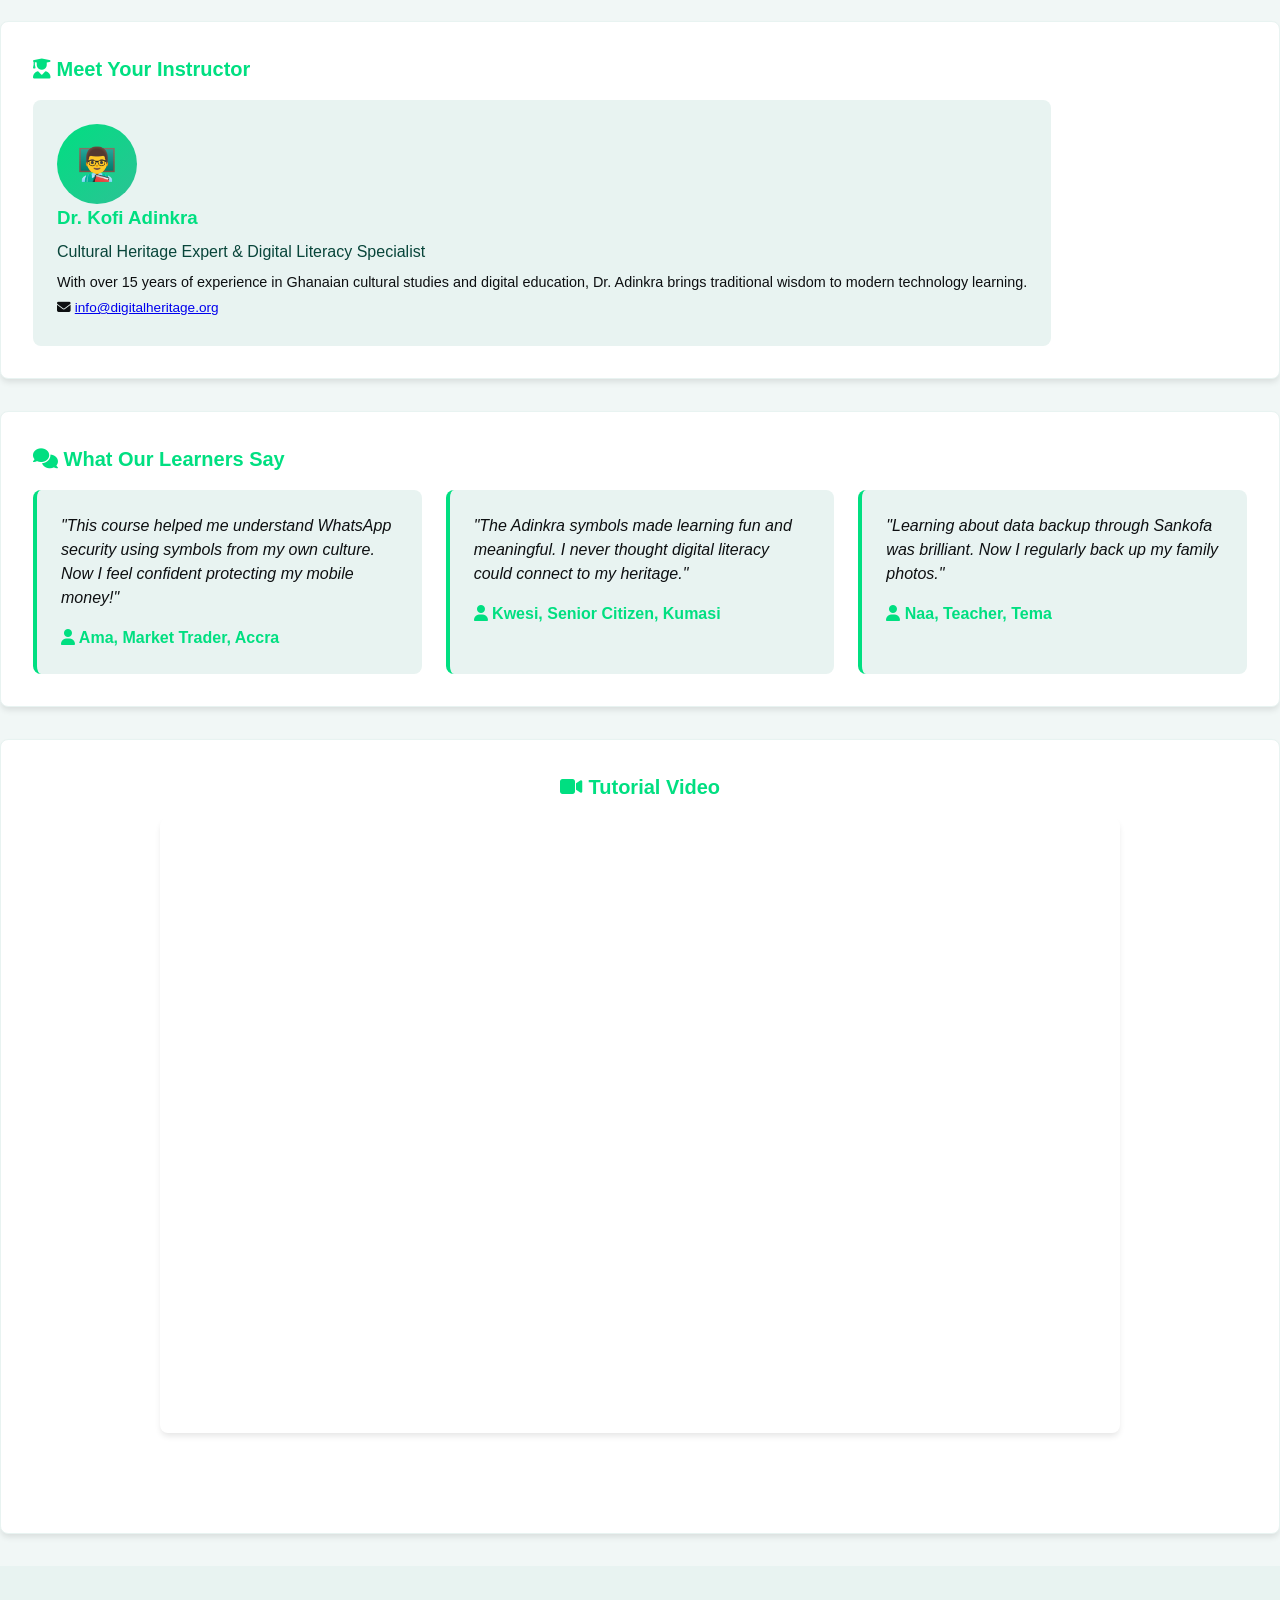
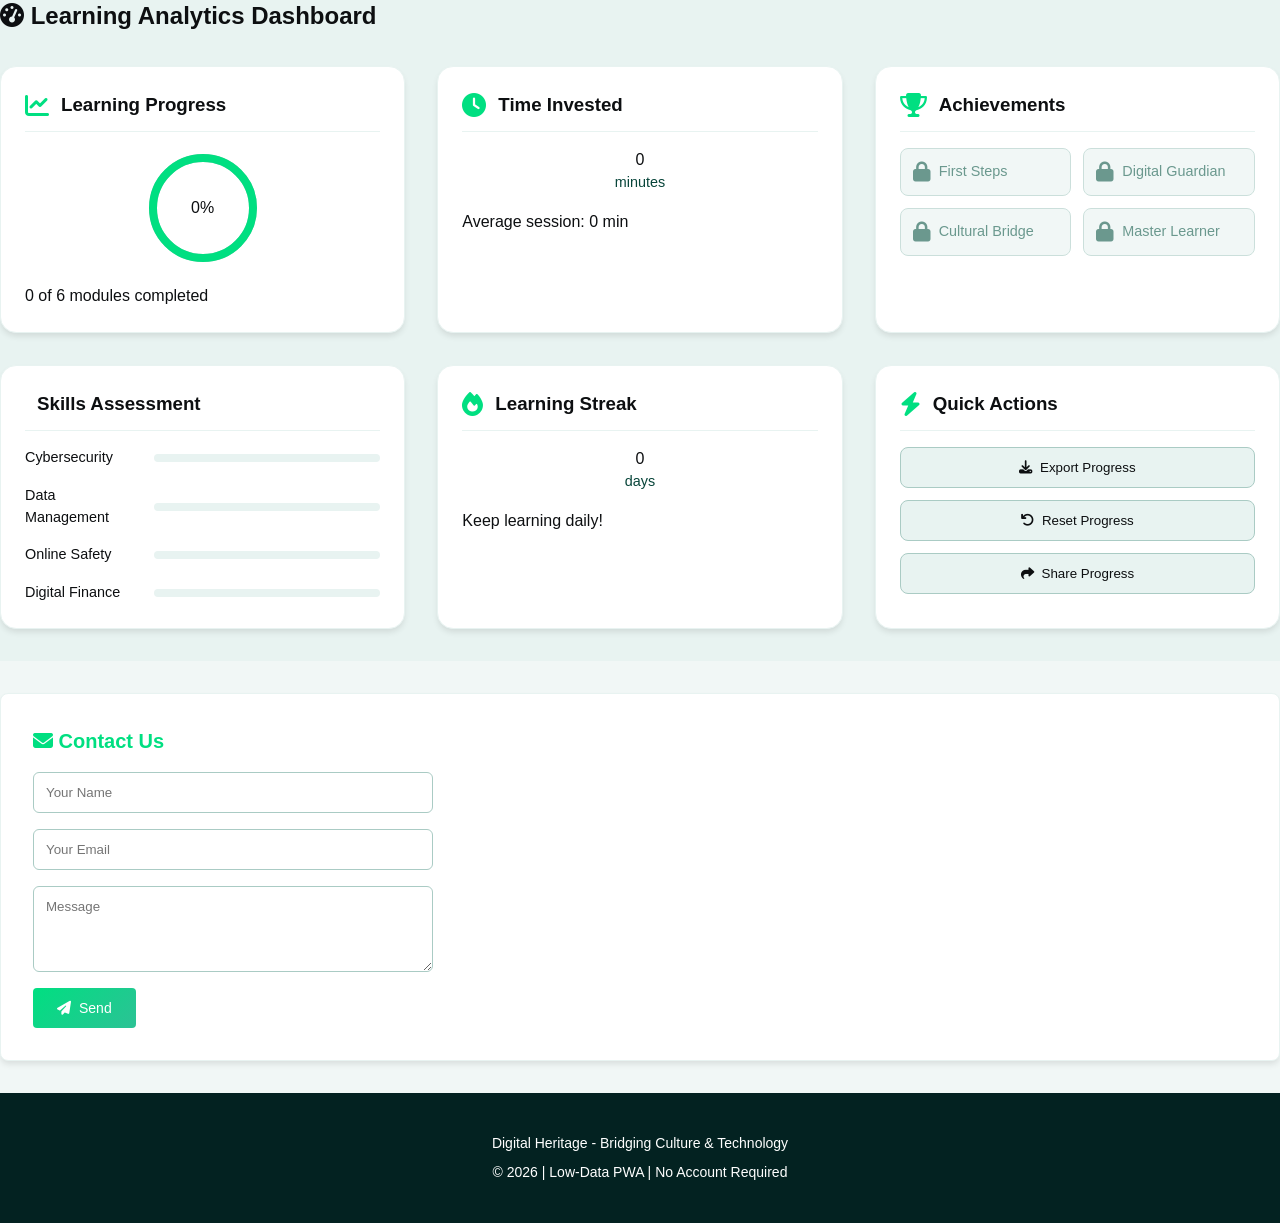
==== commit 92d85a15: "Add files via upload" ====
--- a/index.html
+++ b/index.html
@@ -249,9 +249,10 @@
     <div class="course-overview" style="margin-top:2rem; text-align:center;">
         <h2><i class="fas fa-video"></i> Tutorial Video</h2>
         <div style="position:relative;padding-bottom:56.25%;height:0;overflow:hidden;max-width:100%;">
-            <iframe src="https://www.youtube.com/embed/dQw4w9WgXcQ" 
+            <!-- <iframe src="https://www.youtube.com/embed/dQw4w9WgXcQ" 
                     style="position:absolute;top:0;left:0;width:100%;height:100%;" 
-                    frameborder="0" allowfullscreen></iframe>
+                    frameborder="0" allowfullscreen></iframe> -->
+                    <iframe width="960" height="615" src="https://www.youtube.com/embed/Qdlggq6UEL8?si=0MhftyJFSxrSnBD7" title="YouTube video player" frameborder="0" allow="accelerometer; autoplay; clipboard-write; encrypted-media; gyroscope; picture-in-picture; web-share" referrerpolicy="strict-origin-when-cross-origin" allowfullscreen></iframe>
         </div>
     </div>
 
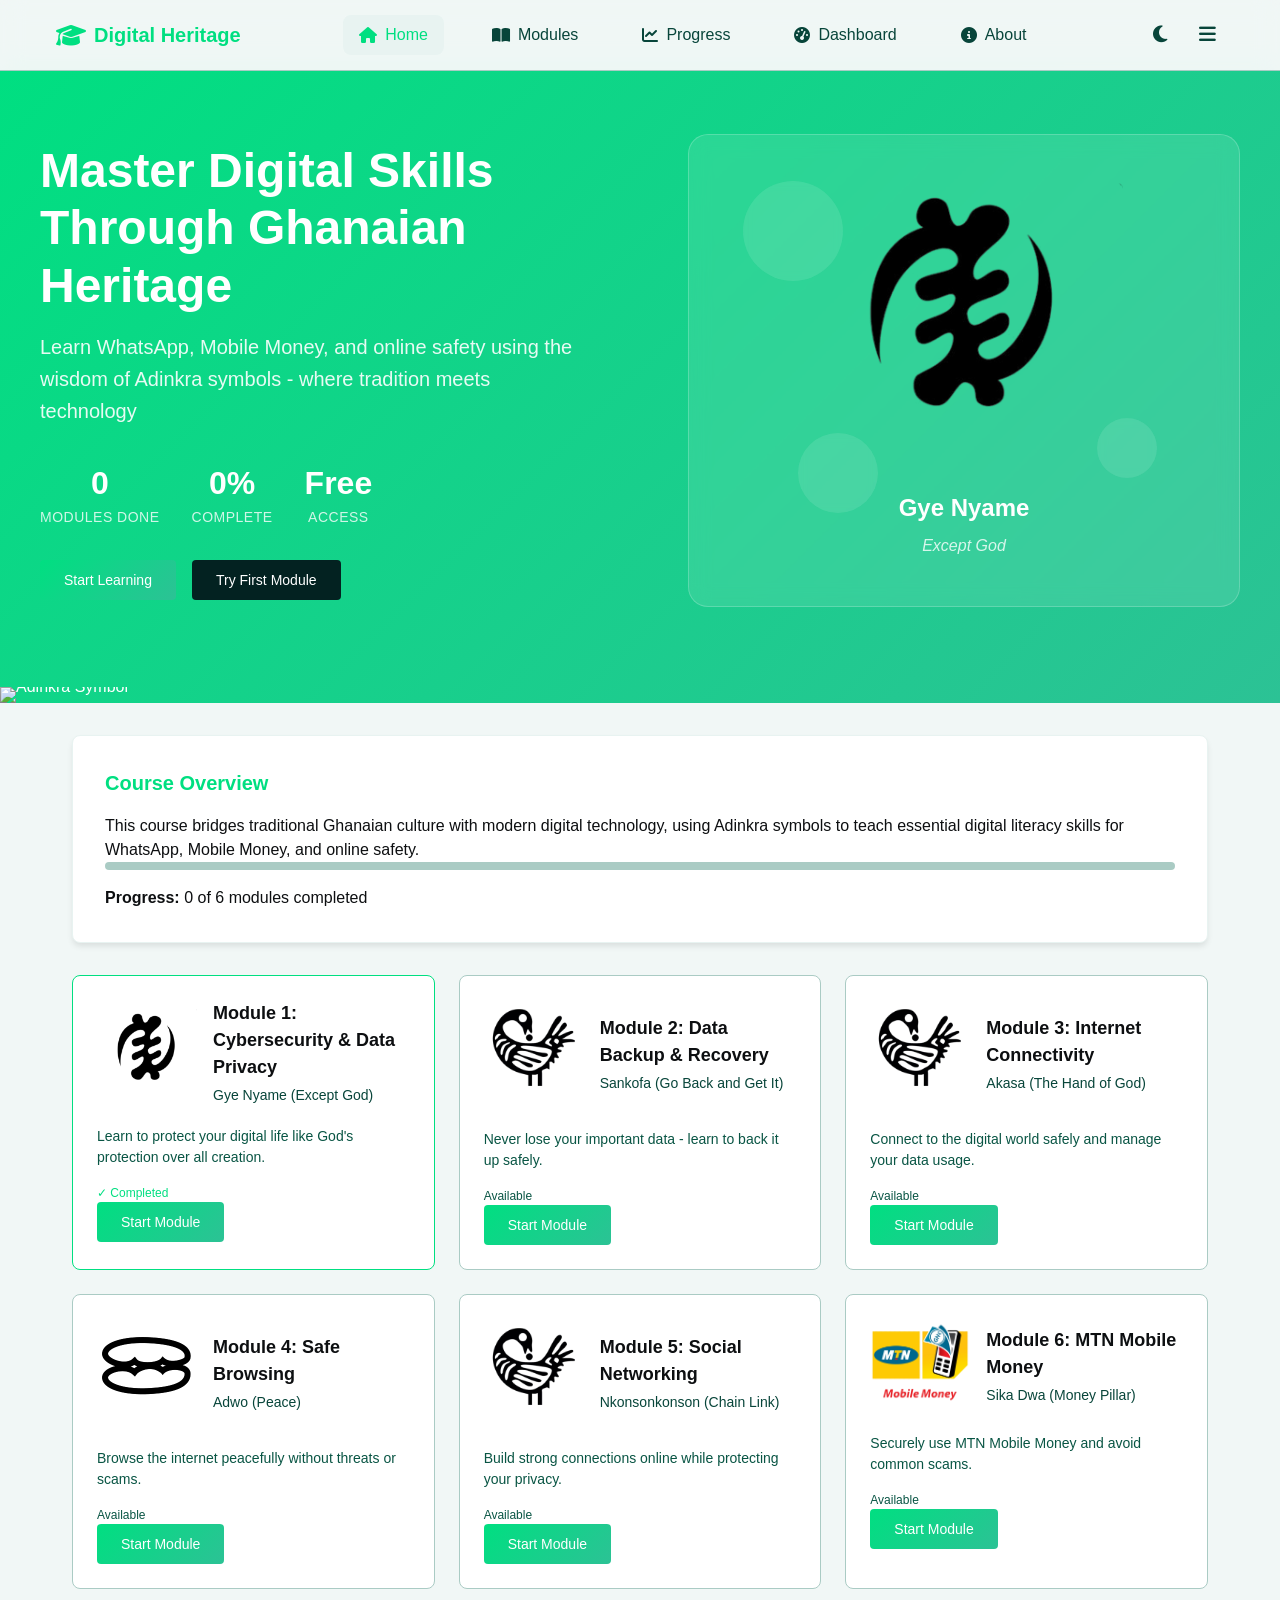
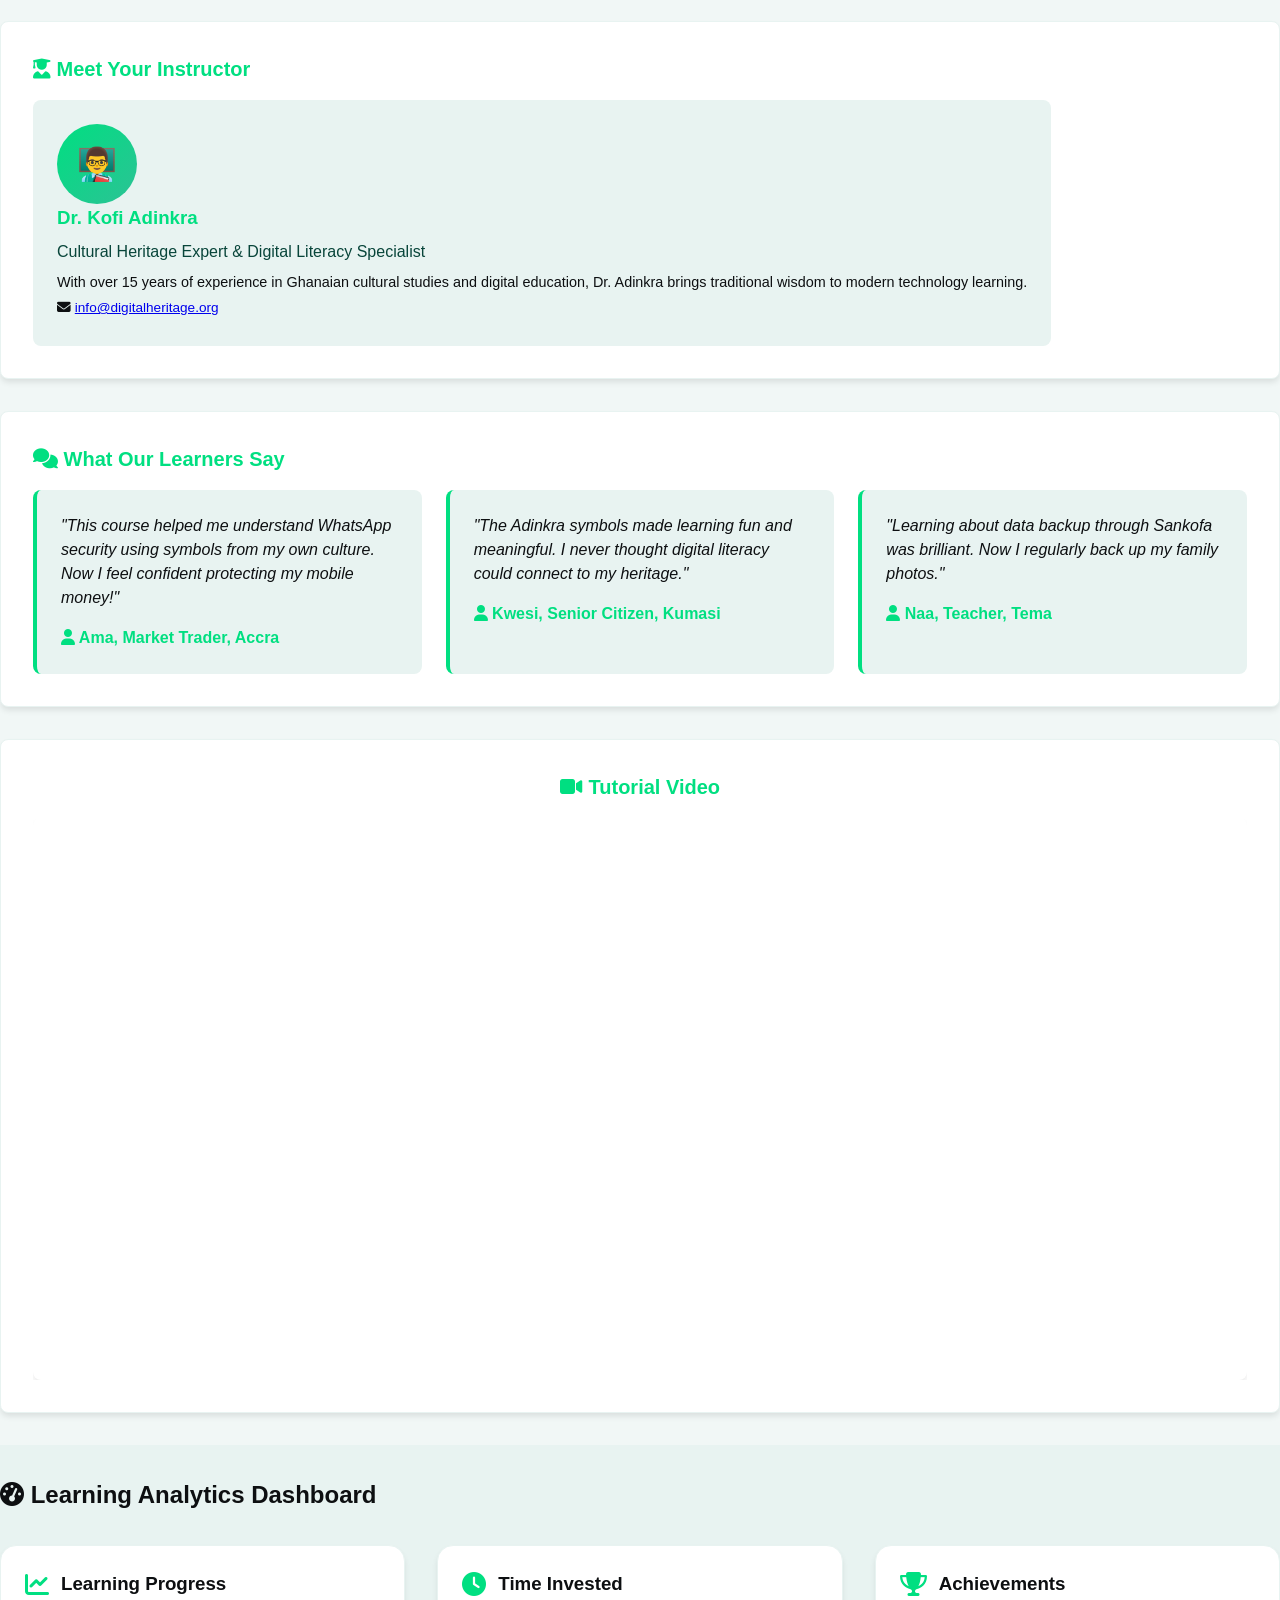
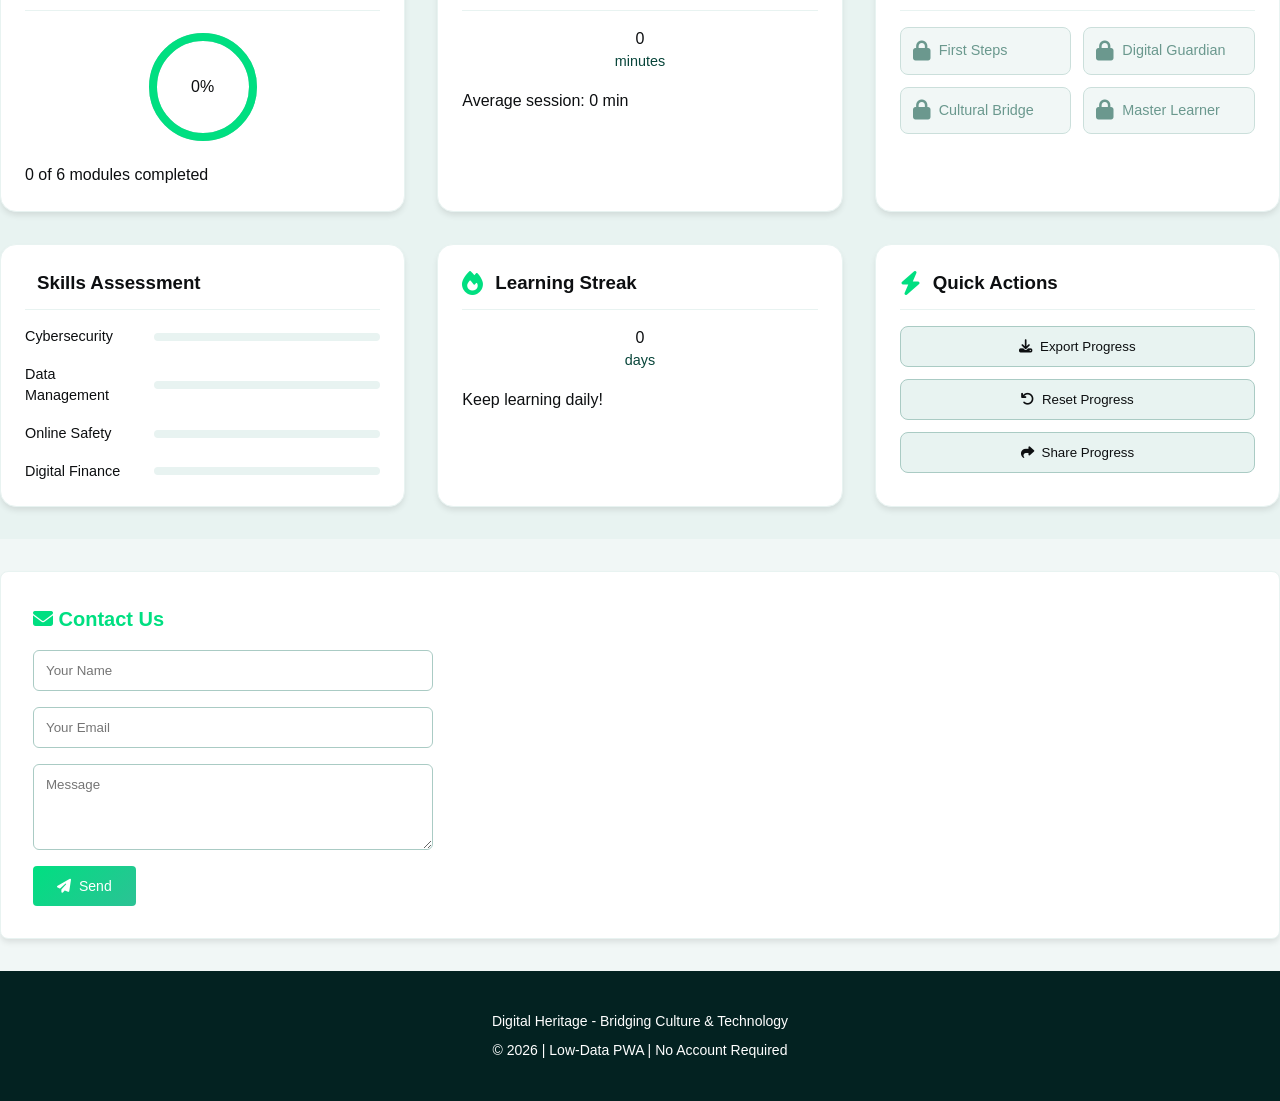
==== commit 5b3d43b6: "Add files via upload" ====
--- a/index.html
+++ b/index.html
@@ -248,12 +248,13 @@
     <!-- Tutorial Video -->
     <div class="course-overview" style="margin-top:2rem; text-align:center;">
         <h2><i class="fas fa-video"></i> Tutorial Video</h2>
-        <div style="position:relative;padding-bottom:56.25%;height:0;overflow:hidden;max-width:100%;">
+        <div style="position:relative;padding-bottom:46.25%;height:0;overflow:hidden;max-width:100%;">
             <!-- <iframe src="https://www.youtube.com/embed/dQw4w9WgXcQ" 
                     style="position:absolute;top:0;left:0;width:100%;height:100%;" 
                     frameborder="0" allowfullscreen></iframe> -->
-                    <iframe width="960" height="615" src="https://www.youtube.com/embed/Qdlggq6UEL8?si=0MhftyJFSxrSnBD7" title="YouTube video player" frameborder="0" allow="accelerometer; autoplay; clipboard-write; encrypted-media; gyroscope; picture-in-picture; web-share" referrerpolicy="strict-origin-when-cross-origin" allowfullscreen></iframe>
-        </div>
+                    <iframe   style="position:absolute;top:0;left:0;width:100%;height:100%;" 
+                    frameborder="0" allowfullscreen src="https://www.youtube.com/embed/Qdlggq6UEL8?si=0MhftyJFSxrSnBD7" title="YouTube video player" frameborder="0" allow="accelerometer; autoplay; clipboard-write; encrypted-media; gyroscope; picture-in-picture; web-share" referrerpolicy="strict-origin-when-cross-origin" allowfullscreen></iframe>
+                    </div>
     </div>
 
     <!-- IBM-Style Dashboard Section -->
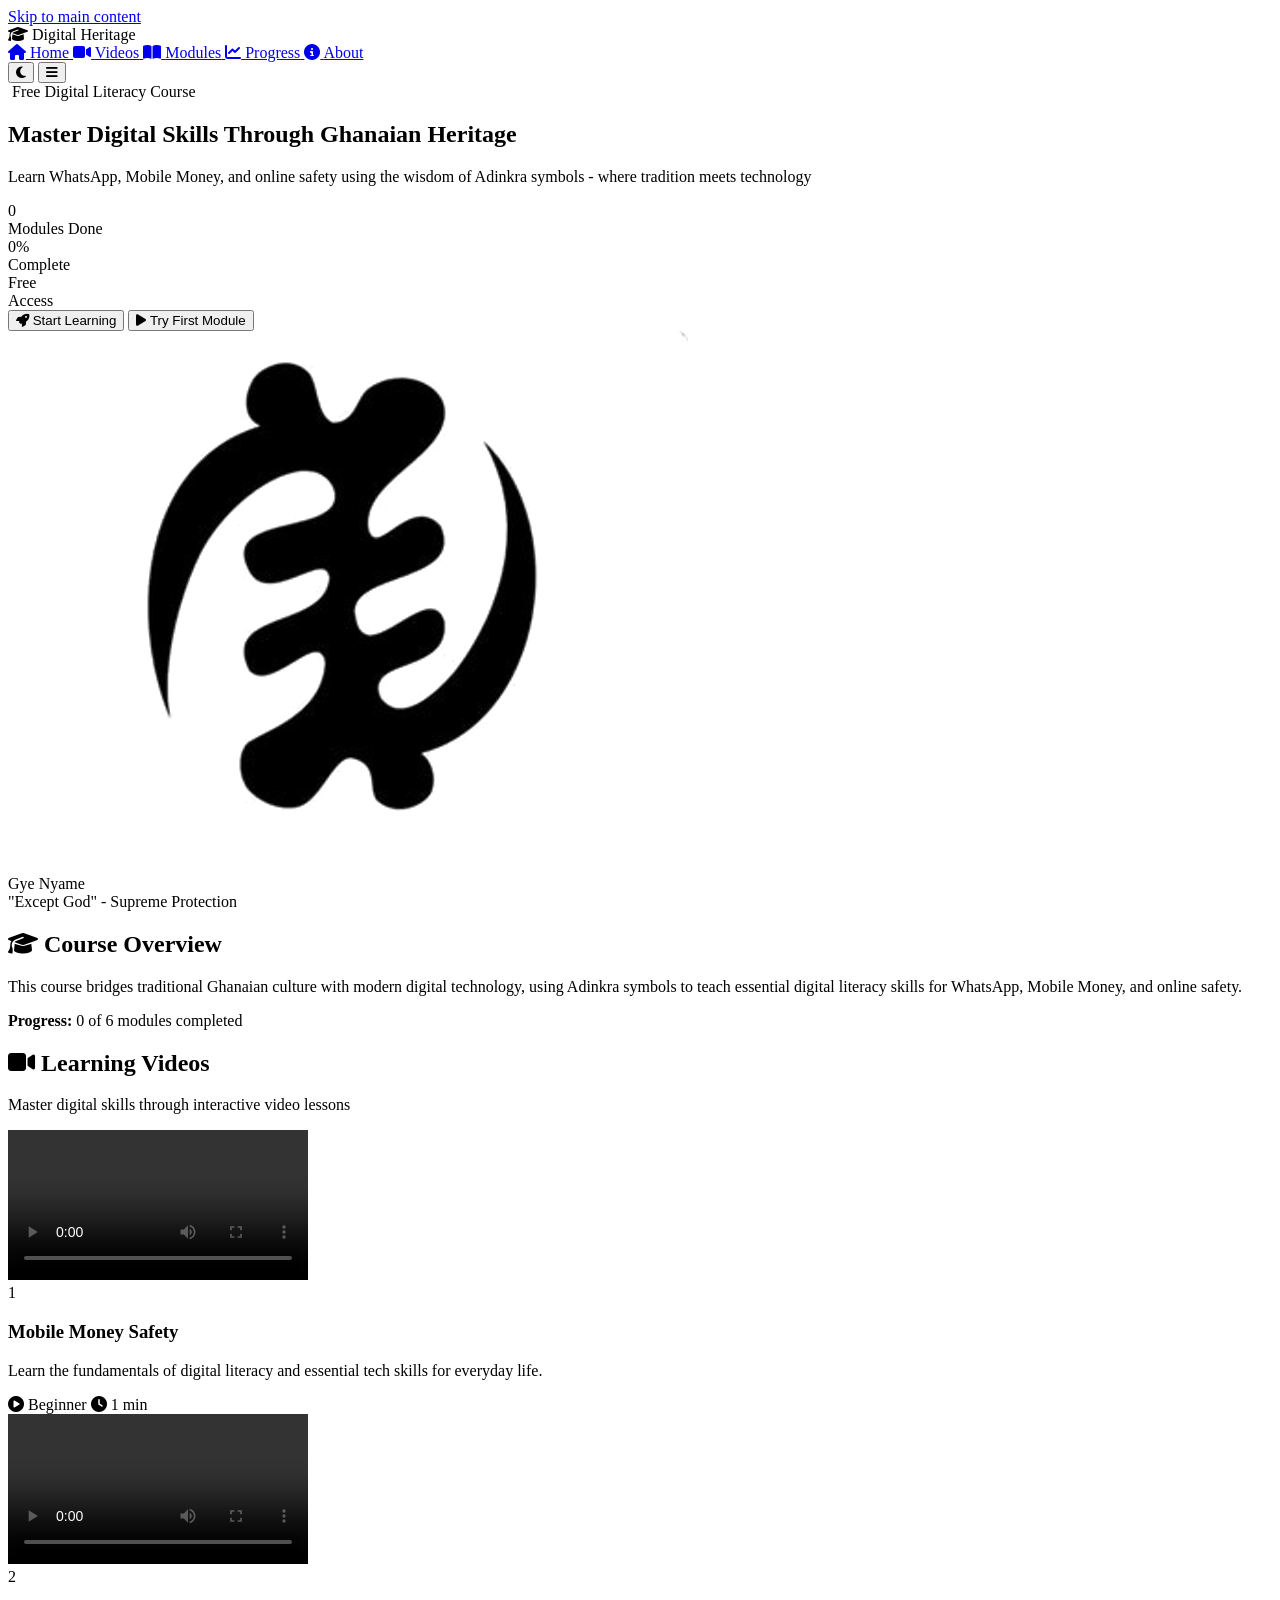
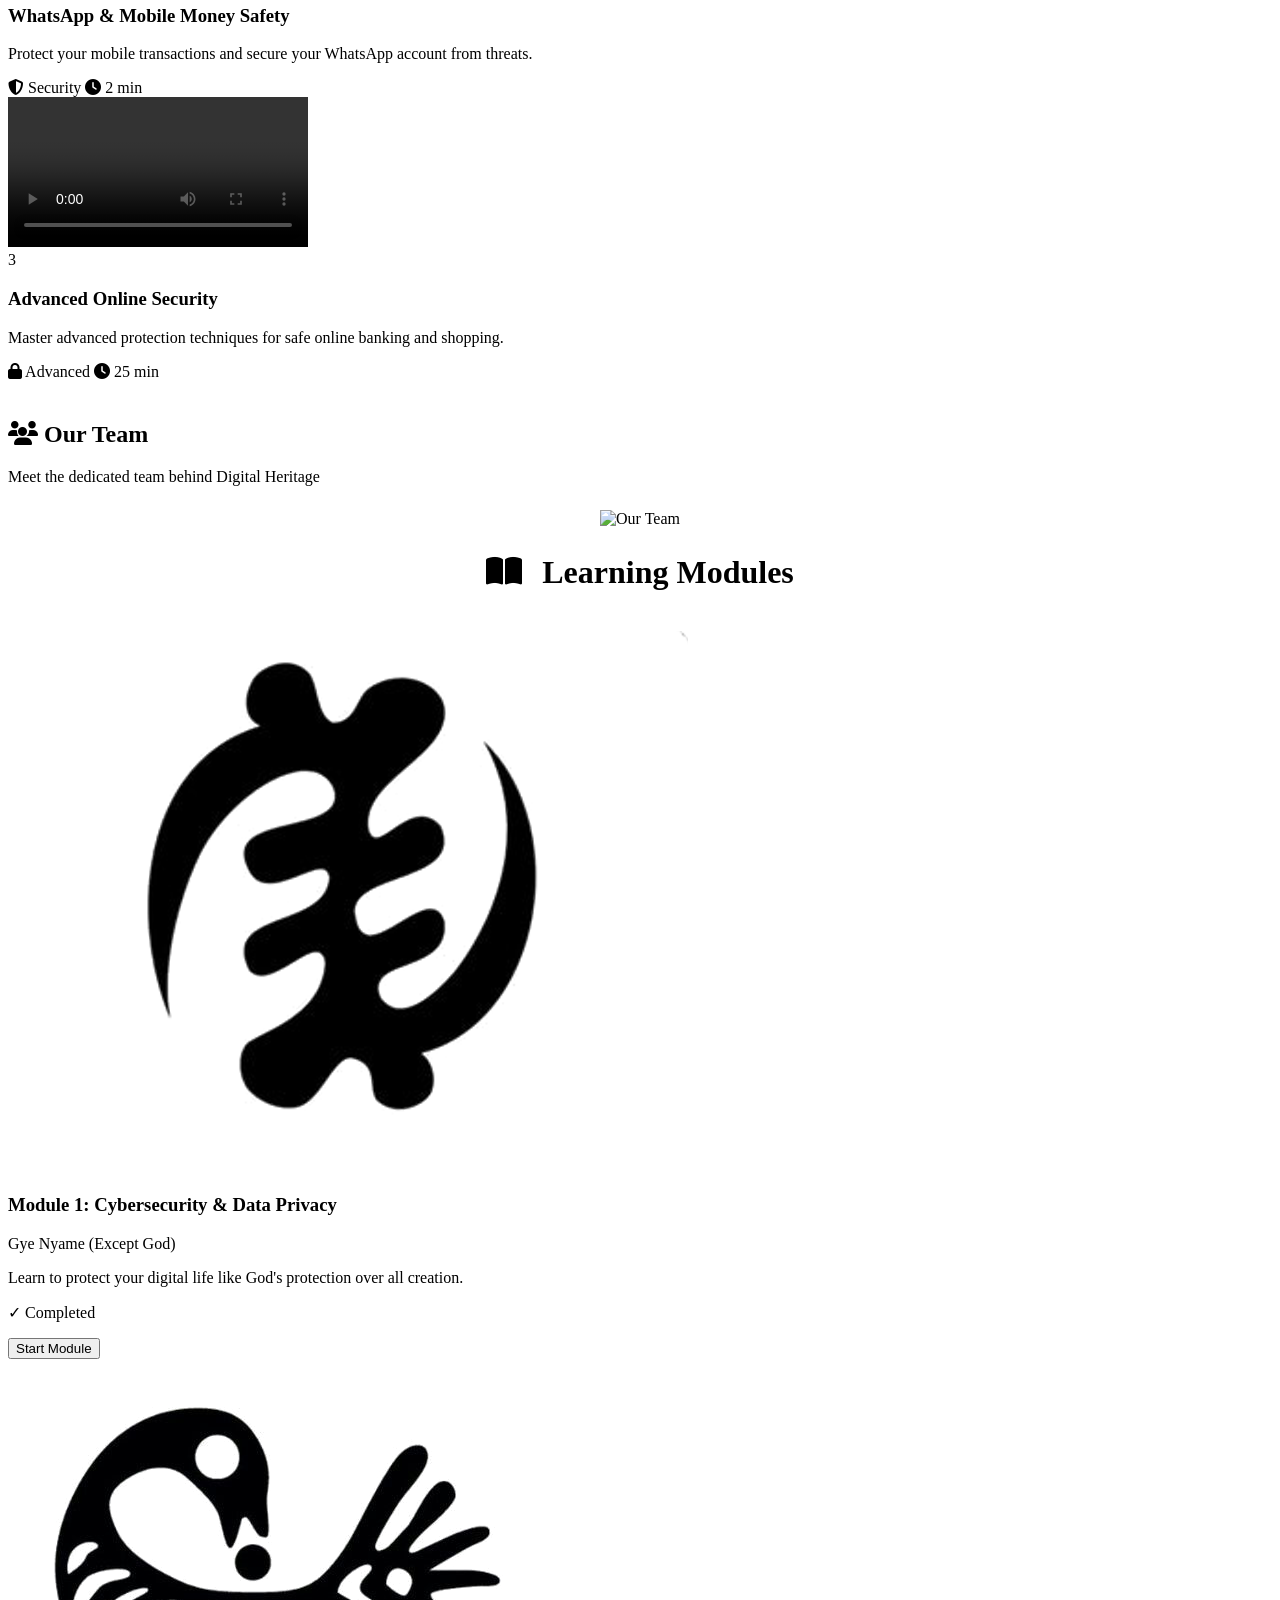
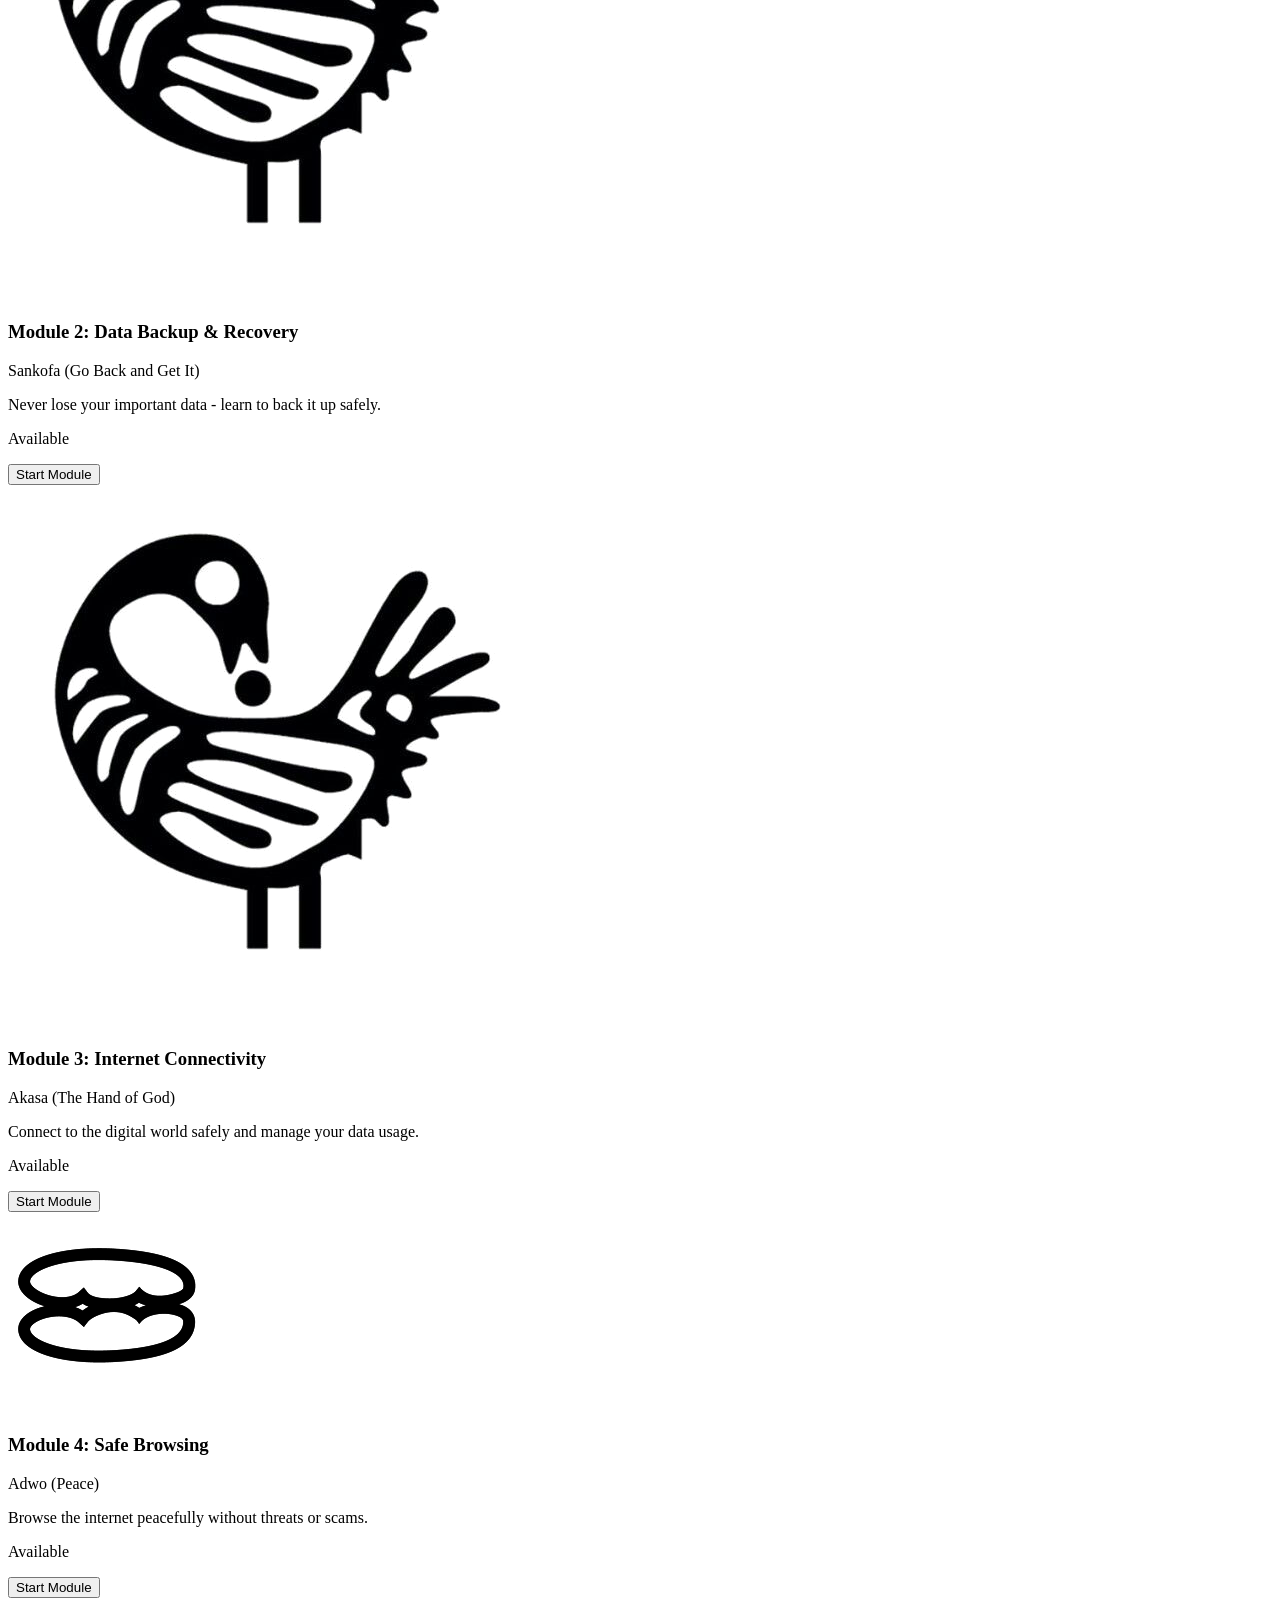
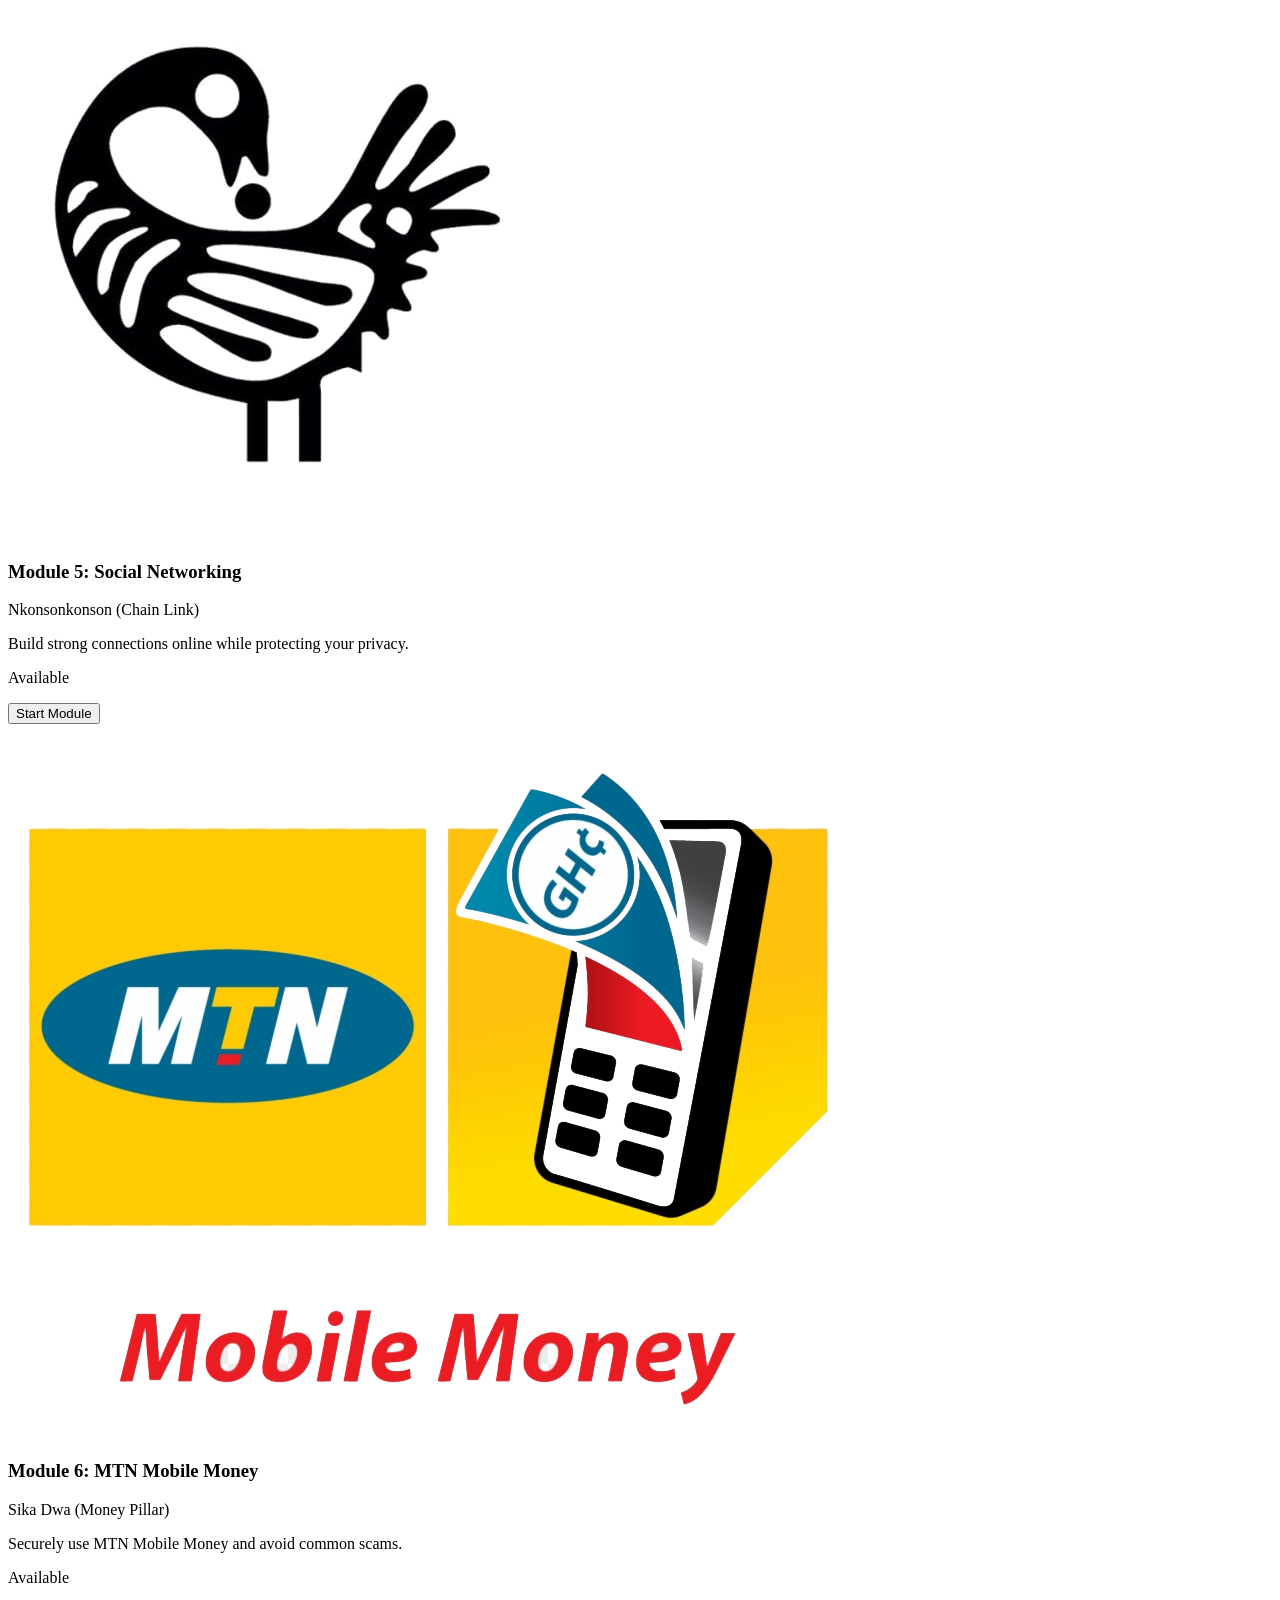
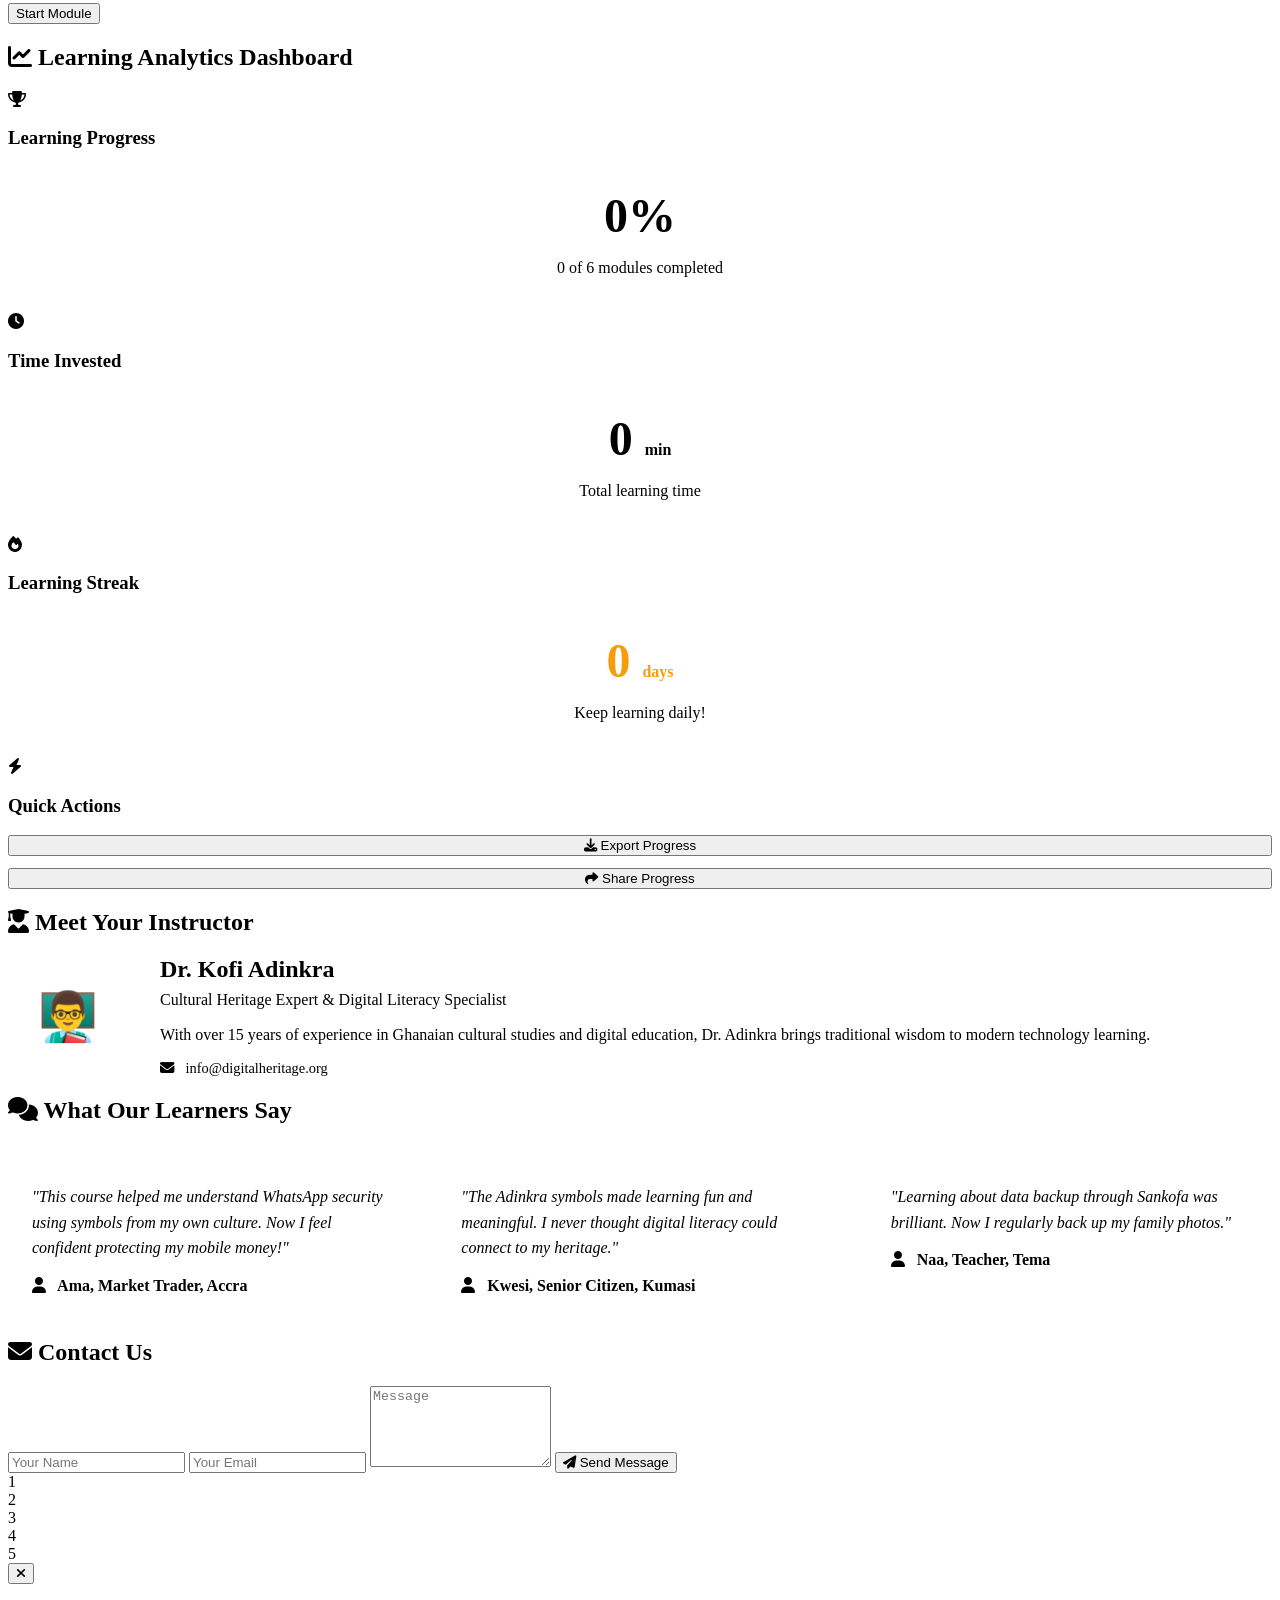
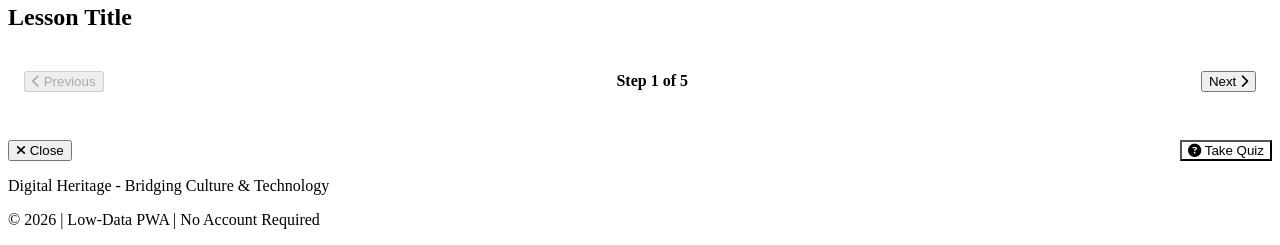
==== commit 8ee2a8c0: "Add files via upload" ====
--- a/index.html
+++ b/index.html
@@ -3,56 +3,62 @@
 <head>
     <meta charset="UTF-8">
     <meta name="viewport" content="width=device-width, initial-scale=1.0">
-    <title> Digital Heritage </title>
-    <link rel="stylesheet" href="style.css">
-    <script src="app.js" defer></script>
-    <!-- Font Awesome for icons -->
+    <meta name="description" content="Master digital skills through Ghanaian heritage - WhatsApp, Mobile Money & online safety using Adinkra symbols">
+    <meta name="theme-color" content="#0a0f1a">
+    <meta name="apple-mobile-web-app-capable" content="yes">
+    <meta name="apple-mobile-web-app-status-bar-style" content="black-translucent">
+    <meta name="apple-mobile-web-app-title" content="Digital Heritage">
+    
+    <title>Digital Heritage - Ghana Digital Literacy</title>
+    
+    <link rel="stylesheet" href="css/style.css">
     <link rel="manifest" href="./manifest.json">
-<link rel="apple-touch-icon" href="icons/icon-192.png">
-<meta name="theme-color" content="#4CAF50">
-<meta name="apple-mobile-web-app-capable" content="yes">
-<meta name="apple-mobile-web-app-status-bar-style" content="default">
-<meta name="apple-mobile-web-app-title" content="Learn">
+    <link rel="icon" type="image/png" href="images/icon-192.png">
     <link rel="stylesheet" href="https://cdnjs.cloudflare.com/ajax/libs/font-awesome/6.4.0/css/all.min.css">
+    <link rel="preconnect" href="https://fonts.googleapis.com">
+    <link rel="preconnect" href="https://fonts.gstatic.com" crossorigin>
+    <link href="https://fonts.googleapis.com/css2?family=Inter:wght@400;500;600;700;800&display=swap" rel="stylesheet">
 </head>
-<body>
-
-    <!-- Navigation Bar -->
-    <nav class="navbar">
+<body data-theme="dark">
+    <!-- Skip Link -->
+    <a href="#main-content" class="skip-link">Skip to main content</a>
+
+    <!-- Navigation -->
+    <nav class="navbar" role="navigation" aria-label="Main navigation">
         <div class="nav-container">
             <div class="nav-brand">
                 <i class="fas fa-graduation-cap"></i>
                 <span>Digital Heritage</span>
             </div>
-
-            <div class="nav-menu">
-                <a href="#hero" class="nav-link active">
+            
+            <div class="nav-menu" role="menubar">
+                <a href="#hero" class="nav-link active" role="menuitem" aria-current="page">
                     <i class="fas fa-home"></i>
                     <span>Home</span>
                 </a>
-                <a href="#modules" class="nav-link">
+                <a href="#videos" class="nav-link" role="menuitem">
+                    <i class="fas fa-video"></i>
+                    <span>Videos</span>
+                </a>
+                <a href="#modules" class="nav-link" role="menuitem">
                     <i class="fas fa-book-open"></i>
                     <span>Modules</span>
                 </a>
-                <a href="#progress" class="nav-link">
+                <a href="#dashboard" class="nav-link" role="menuitem">
                     <i class="fas fa-chart-line"></i>
                     <span>Progress</span>
                 </a>
-                <a href="#dashboard" class="nav-link">
-                    <i class="fas fa-tachometer-alt"></i>
-                    <span>Dashboard</span>
-                </a>
-                <a href="#about" class="nav-link">
+                <a href="#about" class="nav-link" role="menuitem">
                     <i class="fas fa-info-circle"></i>
                     <span>About</span>
                 </a>
             </div>
-
+            
             <div class="nav-actions">
-                <button class="theme-toggle" id="theme-toggle">
+                <button class="theme-toggle" id="theme-toggle" aria-label="Toggle dark mode">
                     <i class="fas fa-moon"></i>
                 </button>
-                <button class="menu-toggle" id="menu-toggle">
+                <button class="menu-toggle" id="menu-toggle" aria-label="Toggle menu" aria-expanded="false">
                     <i class="fas fa-bars"></i>
                 </button>
             </div>
@@ -63,8 +69,16 @@
     <section class="hero" id="hero">
         <div class="hero-content">
             <div class="hero-text">
-                <h1 class="hero-title">Master Digital Skills Through Ghanaian Heritage</h1>
-                <p class="hero-subtitle">Learn WhatsApp, Mobile Money, and online safety using the wisdom of Adinkra symbols - where tradition meets technology</p>
+                <div class="hero-badge">
+                    <i class="fas fa-sparkles"></i>
+                    Free Digital Literacy Course
+                </div>
+                <h1 class="hero-title">
+                    Master Digital Skills Through <span>Ghanaian Heritage</span>
+                </h1>
+                <p class="hero-subtitle">
+                    Learn WhatsApp, Mobile Money, and online safety using the wisdom of Adinkra symbols - where tradition meets technology
+                </p>
                 
                 <div class="hero-stats">
                     <div class="stat">
@@ -82,341 +96,327 @@
                 </div>
                 
                 <div class="hero-actions">
-                    <button class="btn btn-primary" onclick="document.querySelector('.modules-grid').scrollIntoView({behavior: 'smooth'})">Start Learning</button>
-                    <button class="btn btn-secondary" onclick="startLesson('gye-nyame')">Try First Module</button>
+                    <button class="btn btn-primary" onclick="document.querySelector('.modules-grid').scrollIntoView({behavior: 'smooth'})">
+                        <i class="fas fa-rocket"></i>
+                        Start Learning
+                    </button>
+                    <button class="btn btn-secondary" onclick="startLesson('gye-nyame')">
+                        <i class="fas fa-play"></i>
+                        Try First Module
+                    </button>
                 </div>
             </div>
             
             <div class="hero-visual">
                 <div class="hero-adinkra">
-                    <div class="adinkra-large"><img src="images/joe_added.png" alt=""></div>
+                    <div class="adinkra-large">
+                        <img src="images/joe_added.png" alt="Gye Nyame Adinkra Symbol">
+                    </div>
                     <div class="adinkra-text">Gye Nyame</div>
-                    <div class="adinkra-meaning">Except God</div>
-                </div>
-                <div class="hero-decoration">
-                    <div class="decoration-circle"></div>
-                    <div class="decoration-circle"></div>
-                    <div class="decoration-circle"></div>
-                </div>
-            </div>
-        </div>
-        
-        <div class="hero-wave">
-            <!-- image replacing svg wave; add your own file under images/ -->
-            <img src="" alt="Adinkra Symbol" class="hero-symbol-image" />
+                    <div class="adinkra-meaning">"Except God" - Supreme Protection</div>
+                </div>
+            </div>
         </div>
     </section>
 
-    <div class="main-content">
-        <div class="course-overview" id="progress">
-            <h2>Course Overview</h2>
+    <!-- Main Content -->
+    <main class="main-content" id="main-content" role="main">
+        
+        <!-- Course Overview -->
+        <section class="course-overview" id="progress">
+            <h2><i class="fas fa-graduation-cap"></i> Course Overview</h2>
             <p>This course bridges traditional Ghanaian culture with modern digital technology, using Adinkra symbols to teach essential digital literacy skills for WhatsApp, Mobile Money, and online safety.</p>
             <div class="progress-bar">
                 <div class="progress-fill" id="course-progress" style="width: 0%;"></div>
             </div>
-            <p><strong>Progress:</strong> <span id="progress-text">0 of 6 modules completed</span></p>
-        </div>
-
-        <div class="modules-grid" id="modules">
-            <div class="module-card completed" onclick="startLesson('gye-nyame')">
-                <div class="module-header">
-                    <div class="adinkra-icon"><img style="width: 100px; height: auto;" src="images/joe_added.png" alt=""></div>
-                    <div>
-                        <h3 class="module-title">Module 1: Cybersecurity & Data Privacy</h3>
-                        <p class="module-subtitle">Gye Nyame (Except God)</p>
-                    </div>
-                </div>
-                <p class="module-description">Learn to protect your digital life like God's protection over all creation.</p>
-                <p class="module-status">✓ Completed</p>
-                <button class="btn btn-primary" onclick="event.stopPropagation(); startLesson('gye-nyame')">Start Module</button>
-            </div>
-
-            <div class="module-card" onclick="startLesson('sankofa')">
-                <div class="module-header">
-                    <div class="adinkra-icon"><img style="width: 100px; height: auto;" src="images/san1.png" alt=""></div>
-                    <div>
-                        <h3 class="module-title">Module 2: Data Backup & Recovery</h3>
-                        <p class="module-subtitle">Sankofa (Go Back and Get It)</p>
-                    </div>
-                </div>
-                <p class="module-description">Never lose your important data - learn to back it up safely.</p>
-                <p class="module-status">Available</p>
-                <button class="btn btn-primary" onclick="event.stopPropagation(); startLesson('sankofa')">Start Module</button>
-            </div>
-
-            <div class="module-card" onclick="startLesson('akasa')">
-                <div class="module-header">
-                    <div class="adinkra-icon"><img style="width: 100px; height: auto;" src="images/san1.png" alt=""></div>
-                    <div>
-                        <h3 class="module-title">Module 3: Internet Connectivity</h3>
-                        <p class="module-subtitle">Akasa (The Hand of God)</p>
-                    </div>
-                </div>
-                <p class="module-description">Connect to the digital world safely and manage your data usage.</p>
-                <p class="module-status">Available</p>
-                <button class="btn btn-primary" onclick="event.stopPropagation(); startLesson('akasa')">Start Module</button>
-            </div>
-
-            <div class="module-card" onclick="startLesson('adwo')">
-                <div class="module-header">
-                    <div class="adinkra-icon"><img style="width: 100px; height: auto;" src="images/adwo-medium copy.png" alt=""></div>
-                    <div>
-                        <h3 class="module-title">Module 4: Safe Browsing</h3>
-                        <p class="module-subtitle">Adwo (Peace)</p>
-                    </div>
-                </div>
-                <p class="module-description">Browse the internet peacefully without threats or scams.</p>
-                <p class="module-status">Available</p>
-                <button class="btn btn-primary" onclick="event.stopPropagation(); startLesson('adwo')">Start Module</button>
-            </div>
-
-            <div class="module-card" onclick="startLesson('nkonsonkonson')">
-                <div class="module-header">
-                    <div class="adinkra-icon"><img style="width: 100px; height: auto;" src="images/san1.png" alt=""></div>
-                    <div>
-                        <h3 class="module-title">Module 5: Social Networking</h3>
-                        <p class="module-subtitle">Nkonsonkonson (Chain Link)</p>
-                    </div>
-                </div>
-                <p class="module-description">Build strong connections online while protecting your privacy.</p>
-                <p class="module-status">Available</p>
-                <button class="btn btn-primary" onclick="event.stopPropagation(); startLesson('nkonsonkonson')">Start Module</button>
-            </div>
-
-            <div class="module-card" onclick="startLesson('mtn-money')">
-                <div class="module-header">
-                    <div class="adinkra-icon"><img style="width: 100px; height: auto;" src="images/mtn.png" alt=""></div>
-                    <div>
-                        <h3 class="module-title">Module 6: MTN Mobile Money</h3>
-                        <p class="module-subtitle">Sika Dwa (Money Pillar)</p>
-                    </div>
-                </div>
-                <p class="module-description">Securely use MTN Mobile Money and avoid common scams.</p>
-                <p class="module-status">Available</p>
-                <button class="btn btn-primary" onclick="event.stopPropagation(); startLesson('mtn-money')">Start Module</button>
-            </div>
-        </div>
-    </div>
-
-    <!-- Course Instructor Section -->
-        <div class="course-overview" id="about">
-            <h2><i class="fas fa-user-graduate"></i> Meet Your Instructor</h2>
-            <div style="display: grid; grid-template-columns: auto  1fr ; gap: 1.5rem; align-items: center;">
-                          <div style="background: var(--bg-lighter); padding: 1.5rem; border-radius: 8px;;">
-
-                <div style="width: 80px; height: 80px; background: var(--gradient-primary); border-radius: 50%; display: flex; align-items: center; justify-content: center; font-size: 2rem;">👨‍🏫</div>
-                <div>
-                    <h3 style="color: var(--primary); margin: 0;">Dr. Kofi Adinkra</h3>
-                    <p style="margin: 0.5rem 0; color: var(--text-secondary);">Cultural Heritage Expert & Digital Literacy Specialist</p>
-                    <p style="margin: 0; font-size: 0.9rem;">With over 15 years of experience in Ghanaian cultural studies and digital education, Dr. Adinkra brings traditional wisdom to modern technology learning.</p>
-                    <p style="margin: 0.25rem 0; font-size: 0.85rem;"><i class="fas fa-envelope"></i> <a href="mailto:info@digitalheritage.org">info@digitalheritage.org</a></p>
-                </div>
-            </div>
-        <!-- <div style="background: var(--bg-lighter); padding: 1.5rem; border-radius: 8px;;">
-                <div style="width: 80px; height: 80px; background: var(--gradient-primary); border-radius: 50%; display: flex; align-items: center; justify-content: center; font-size: 2rem;">👨‍🏫</div>
-                <div>
-                    <h3 style="color: var(--primary); margin: 0;">Dr. Kofi Adinkra</h3>
-                    <p style="margin: 0.5rem 0; color: var(--text-secondary);">Cultural Heritage Expert & Digital Literacy Specialist</p>
-                    <p style="margin: 0; font-size: 0.9rem;">With over 15 years of experience in Ghanaian cultural studies and digital education, Dr. Adinkra brings traditional wisdom to modern technology learning.</p>
-                    <p style="margin: 0.25rem 0; font-size: 0.85rem;"><i class="fas fa-envelope"></i> <a href="mailto:info@digitalheritage.org">info@digitalheritage.org</a></p>
-                </div>
-            </div> -->
-       
-        </div>
-        </div>
-
-        <!-- Testimonials Section -->
-        <div class="course-overview">
-            <h2><i class="fas fa-comments"></i> What Our Learners Say</h2>
-            <div style="display: grid; grid-template-columns: repeat(auto-fit, minmax(250px, 1fr)); gap: 1.5rem;">
-                <div style="background: var(--bg-lighter); padding: 1.5rem; border-radius: 8px; border-left: 4px solid var(--primary);">
-                    <p style="font-style: italic; margin-bottom: 1rem;">"This course helped me understand WhatsApp security using symbols from my own culture. Now I feel confident protecting my mobile money!"</p>
-                    <p style="font-weight: 600; color: var(--primary); margin: 0;"><i class="fas fa-user"></i> Ama, Market Trader, Accra</p>
-                </div>
-                <div style="background: var(--bg-lighter); padding: 1.5rem; border-radius: 8px; border-left: 4px solid var(--primary);">
-                    <p style="font-style: italic; margin-bottom: 1rem;">"The Adinkra symbols made learning fun and meaningful. I never thought digital literacy could connect to my heritage."</p>
-                    <p style="font-weight: 600; color: var(--primary); margin: 0;"><i class="fas fa-user"></i> Kwesi, Senior Citizen, Kumasi</p>
-                </div>
-                <div style="background: var(--bg-lighter); padding: 1.5rem; border-radius: 8px; border-left: 4px solid var(--primary);">
-                    <p style="font-style: italic; margin-bottom: 1rem;">"Learning about data backup through Sankofa was brilliant. Now I regularly back up my family photos."</p>
-                    <p style="font-weight: 600; color: var(--primary); margin: 0;"><i class="fas fa-user"></i> Naa, Teacher, Tema</p>
-        </div>
-            </div>
-        </div>
-    </div>
-
-    <!-- Tutorial Video -->
-    <div class="course-overview" style="margin-top:2rem; text-align:center;">
-        <h2><i class="fas fa-video"></i> Tutorial Video</h2>
-        <div style="position:relative;padding-bottom:46.25%;height:0;overflow:hidden;max-width:100%;">
-            <!-- <iframe src="https://www.youtube.com/embed/dQw4w9WgXcQ" 
-                    style="position:absolute;top:0;left:0;width:100%;height:100%;" 
-                    frameborder="0" allowfullscreen></iframe> -->
-                    <iframe   style="position:absolute;top:0;left:0;width:100%;height:100%;" 
-                    frameborder="0" allowfullscreen src="https://www.youtube.com/embed/Qdlggq6UEL8?si=0MhftyJFSxrSnBD7" title="YouTube video player" frameborder="0" allow="accelerometer; autoplay; clipboard-write; encrypted-media; gyroscope; picture-in-picture; web-share" referrerpolicy="strict-origin-when-cross-origin" allowfullscreen></iframe>
-                    </div>
-    </div>
-
-    <!-- IBM-Style Dashboard Section -->
-    <div class="dashboard-section" id="dashboard">
-        <h2><i class="fas fa-tachometer-alt"></i> Learning Analytics Dashboard</h2>
+            <p style="color: var(--text-secondary);"><strong style="color: var(--text-primary);">Progress:</strong> <span id="progress-text">0 of 6 modules completed</span></p>
+        </section>
+
+        <!-- Videos Section -->
+        <section class="videos-section" id="videos">
+            <div class="container">
+                <h2><i class="fas fa-video"></i> Learning Videos</h2>
+                <p class="videos-intro">Master digital skills through interactive video lessons</p>
+                
+                <div class="videos-grid">
+                    <article class="video-card">
+                        <div class="video-wrapper">
+                            <video controls preload="metadata" aria-label="Digital Literacy Tutorial Part 1">
+                                <source src="offline vidoes/WhatsApp Video 2026-03-18 at 5.06.55 PM.mp4" type="video/mp4">
+                            </video>
+                            
+                        </div>
+                        <div class="video-info">
+                            <span class="video-number">1</span>
+                            <h3>Mobile Money Safety</h3>
+                            <p>Learn the fundamentals of digital literacy and essential tech skills for everyday life.</p>
+                            <div class="video-meta">
+                                <span class="video-category"><i class="fas fa-play-circle"></i> Beginner</span>
+                                <span class="video-duration"><i class="fas fa-clock"></i> 1 min</span>
+                            </div>
+                        </div>
+                    </article>
+                    
+                    <article class="video-card">
+                        <div class="video-wrapper">
+                            <video controls preload="metadata" aria-label="Digital Literacy Tutorial Part 2">
+                                <source src="offline vidoes/WhatsApp Video 2026-03-18 at 5.06.57 PM.mp4" type="video/mp4">
+                            </video>
+                         
+                        </div>
+                        <div class="video-info">
+                            <span class="video-number">2</span>
+                            <h3>WhatsApp & Mobile Money Safety</h3>
+                            <p>Protect your mobile transactions and secure your WhatsApp account from threats.</p>
+                            <div class="video-meta">
+                                <span class="video-category"><i class="fas fa-shield-alt"></i> Security</span>
+                                <span class="video-duration"><i class="fas fa-clock"></i> 2 min</span>
+                            </div>
+                        </div>
+                    </article>
+                    
+                    <article class="video-card">
+                        <div class="video-wrapper">
+                            <video controls preload="metadata" aria-label="Digital Literacy Tutorial Part 3">
+                                <source src="offline vidoes/WhatsApp Video 2026-03-18 at 5.06.52 PM.mp4" type="video/mp4">
+                            </video>
+                            
+                        </div>
+                        <div class="video-info">
+                            <span class="video-number">3</span>
+                            <h3>Advanced Online Security</h3>
+                            <p>Master advanced protection techniques for safe online banking and shopping.</p>
+                            <div class="video-meta">
+                                <span class="video-category"><i class="fas fa-lock"></i> Advanced</span>
+                                <span class="video-duration"><i class="fas fa-clock"></i> 25 min</span>
+                            </div>
+                        </div>
+                    </article>
+                </div>
+            </div>
+        </section>
+
+        <!-- Team Section -->
+        <section class="course-overview" style="margin-top: 40px;">
+            <h2><i class="fas fa-users"></i> Our Team</h2>
+            <p>Meet the dedicated team behind Digital Heritage</p>
+            <div style="text-align: center; margin-top: 24px;">
+                <img src="team/WhatsApp Image 2026-03-18 at 5.06.53 PM.jpeg" alt="Our Team" style="max-width: 100%; border-radius: var(--radius-lg); box-shadow: var(--shadow-lg);">
+            </div>
+        </section>
+
+        <!-- Modules Grid -->
+        <section id="modules">
+            <h2 style="text-align: center; font-size: 2rem; margin-bottom: 40px;">
+                <i class="fas fa-book-open" style="color: var(--primary); margin-right: 12px;"></i>
+                Learning Modules
+            </h2>
+            <div class="modules-grid">
+                <div class="module-card completed" data-module="gye-nyame" onclick="startLesson('gye-nyame')">
+                    <div class="module-header">
+                        <div class="adinkra-icon">
+                            <img src="images/joe_added.png" alt="">
+                        </div>
+                        <div>
+                            <h3 class="module-title">Module 1: Cybersecurity & Data Privacy</h3>
+                            <p class="module-subtitle">Gye Nyame (Except God)</p>
+                        </div>
+                    </div>
+                    <p class="module-description">Learn to protect your digital life like God's protection over all creation.</p>
+                    <p class="module-status">✓ Completed</p>
+                    <button class="btn btn-primary" data-module="gye-nyame" onclick="event.stopPropagation(); startLesson('gye-nyame')">Start Module</button>
+                </div>
+
+                <div class="module-card" data-module="sankofa" onclick="startLesson('sankofa')">
+                    <div class="module-header">
+                        <div class="adinkra-icon">
+                            <img src="images/san1.png" alt="">
+                        </div>
+                        <div>
+                            <h3 class="module-title">Module 2: Data Backup & Recovery</h3>
+                            <p class="module-subtitle">Sankofa (Go Back and Get It)</p>
+                        </div>
+                    </div>
+                    <p class="module-description">Never lose your important data - learn to back it up safely.</p>
+                    <p class="module-status">Available</p>
+                    <button class="btn btn-primary" data-module="sankofa" onclick="event.stopPropagation(); startLesson('sankofa')">Start Module</button>
+                </div>
+
+                <div class="module-card" data-module="akasa" onclick="startLesson('akasa')">
+                    <div class="module-header">
+                        <div class="adinkra-icon">
+                            <img src="images/san1.png" alt="">
+                        </div>
+                        <div>
+                            <h3 class="module-title">Module 3: Internet Connectivity</h3>
+                            <p class="module-subtitle">Akasa (The Hand of God)</p>
+                        </div>
+                    </div>
+                    <p class="module-description">Connect to the digital world safely and manage your data usage.</p>
+                    <p class="module-status">Available</p>
+                    <button class="btn btn-primary" data-module="akasa" onclick="event.stopPropagation(); startLesson('akasa')">Start Module</button>
+                </div>
+
+                <div class="module-card" data-module="adwo" onclick="startLesson('adwo')">
+                    <div class="module-header">
+                        <div class="adinkra-icon">
+                            <img src="images/adwo-medium copy.png" alt="">
+                        </div>
+                        <div>
+                            <h3 class="module-title">Module 4: Safe Browsing</h3>
+                            <p class="module-subtitle">Adwo (Peace)</p>
+                        </div>
+                    </div>
+                    <p class="module-description">Browse the internet peacefully without threats or scams.</p>
+                    <p class="module-status">Available</p>
+                    <button class="btn btn-primary" data-module="adwo" onclick="event.stopPropagation(); startLesson('adwo')">Start Module</button>
+                </div>
+
+                <div class="module-card" data-module="nkonsonkonson" onclick="startLesson('nkonsonkonson')">
+                    <div class="module-header">
+                        <div class="adinkra-icon">
+                            <img src="images/san1.png" alt="">
+                        </div>
+                        <div>
+                            <h3 class="module-title">Module 5: Social Networking</h3>
+                            <p class="module-subtitle">Nkonsonkonson (Chain Link)</p>
+                        </div>
+                    </div>
+                    <p class="module-description">Build strong connections online while protecting your privacy.</p>
+                    <p class="module-status">Available</p>
+                    <button class="btn btn-primary" data-module="nkonsonkonson" onclick="event.stopPropagation(); startLesson('nkonsonkonson')">Start Module</button>
+                </div>
+
+                <div class="module-card" data-module="mtn-money" onclick="startLesson('mtn-money')">
+                    <div class="module-header">
+                        <div class="adinkra-icon">
+                            <img src="images/mtn.png" alt="">
+                        </div>
+                        <div>
+                            <h3 class="module-title">Module 6: MTN Mobile Money</h3>
+                            <p class="module-subtitle">Sika Dwa (Money Pillar)</p>
+                        </div>
+                    </div>
+                    <p class="module-description">Securely use MTN Mobile Money and avoid common scams.</p>
+                    <p class="module-status">Available</p>
+                    <button class="btn btn-primary" data-module="mtn-money" onclick="event.stopPropagation(); startLesson('mtn-money')">Start Module</button>
+                </div>
+            </div>
+        </section>
+    </main>
+
+    <!-- Dashboard Section -->
+    <section class="dashboard-section" id="dashboard">
+        <h2><i class="fas fa-chart-line"></i> Learning Analytics Dashboard</h2>
         
         <div class="dashboard-grid">
-            <!-- Learning Progress Card -->
             <div class="dashboard-card">
                 <div class="card-header">
-                    <i class="fas fa-chart-line"></i>
+                    <i class="fas fa-trophy"></i>
                     <h3>Learning Progress</h3>
                 </div>
-                <div class="card-content">
-                    <div class="progress-circle">
-                        <svg width="120" height="120" viewBox="0 0 120 120">
-                            <circle cx="60" cy="60" r="50" stroke="var(--border)" stroke-width="8" fill="none"/>
-                            <circle cx="60" cy="60" r="50" stroke="var(--primary)" stroke-width="8" fill="none" 
-                                    stroke-dasharray="314" stroke-dashoffset="0" id="progress-circle"/>
-                        </svg>
-                        <div class="progress-text">
-                            <span id="dashboard-progress">0%</span>
-                        </div>
-                    </div>
-                    <p id="dashboard-modules">0 of 6 modules completed</p>
-                </div>
-            </div>
-
-            <!-- Time Spent Card -->
+                <div style="text-align: center; padding: 20px 0;">
+                    <div style="font-size: 3rem; font-weight: 800; color: var(--primary);" id="dashboard-progress">0%</div>
+                    <p style="color: var(--text-secondary);" id="dashboard-modules">0 of 6 modules completed</p>
+                </div>
+            </div>
+
             <div class="dashboard-card">
                 <div class="card-header">
                     <i class="fas fa-clock"></i>
                     <h3>Time Invested</h3>
                 </div>
-                <div class="card-content">
-                    <div class="time-display">
+                <div style="text-align: center; padding: 20px 0;">
+                    <div style="font-size: 3rem; font-weight: 800; color: var(--secondary);">
                         <span id="total-time">0</span>
-                        <span class="time-unit">minutes</span>
-                    </div>
-                    <p>Average session: <span id="avg-session">0</span> min</p>
-                </div>
-            </div>
-
-            <!-- Achievements Card -->
-            <div class="dashboard-card">
-                <div class="card-header">
-                    <i class="fas fa-trophy"></i>
-                    <h3>Achievements</h3>
-                </div>
-                <div class="card-content">
-                    <div class="achievements-list" id="achievements-list">
-                        <div class="achievement-item locked">
-                            <i class="fas fa-lock"></i>
-                            <span>First Steps</span>
-                        </div>
-                        <div class="achievement-item locked">
-                            <i class="fas fa-lock"></i>
-                            <span>Digital Guardian</span>
-                        </div>
-                        <div class="achievement-item locked">
-                            <i class="fas fa-lock"></i>
-                            <span>Cultural Bridge</span>
-                        </div>
-                        <div class="achievement-item locked">
-                            <i class="fas fa-lock"></i>
-                            <span>Master Learner</span>
-                        </div>
-                    </div>
-                </div>
-            </div>
-
-            <!-- Skills Radar -->
-            <div class="dashboard-card">
-                <div class="card-header">
-                    <i class="fas fa-radar"></i>
-                    <h3>Skills Assessment</h3>
-                </div>
-                <div class="card-content">
-                    <div class="skills-radar">
-                        <div class="skill-item">
-                            <span>Cybersecurity</span>
-                            <div class="skill-bar">
-                                <div class="skill-fill" id="skill-cybersecurity" style="width: 0%"></div>
-                            </div>
-                        </div>
-                        <div class="skill-item">
-                            <span>Data Management</span>
-                            <div class="skill-bar">
-                                <div class="skill-fill" id="skill-datamgmt" style="width: 0%"></div>
-                            </div>
-                        </div>
-                        <div class="skill-item">
-                            <span>Online Safety</span>
-                            <div class="skill-bar">
-                                <div class="skill-fill" id="skill-safety" style="width: 0%"></div>
-                            </div>
-                        </div>
-                        <div class="skill-item">
-                            <span>Digital Finance</span>
-                            <div class="skill-bar">
-                                <div class="skill-fill" id="skill-finance" style="width: 0%"></div>
-                            </div>
-                        </div>
-                    </div>
-                </div>
-            </div>
-
-            <!-- Learning Streak -->
+                        <span style="font-size: 1rem; color: var(--text-muted);">min</span>
+                    </div>
+                    <p style="color: var(--text-secondary);">Total learning time</p>
+                </div>
+            </div>
+
             <div class="dashboard-card">
                 <div class="card-header">
                     <i class="fas fa-fire"></i>
                     <h3>Learning Streak</h3>
                 </div>
-                <div class="card-content">
-                    <div class="streak-display">
+                <div style="text-align: center; padding: 20px 0;">
+                    <div style="font-size: 3rem; font-weight: 800; color: #f59e0b;">
                         <span id="current-streak">0</span>
-                        <span class="streak-unit">days</span>
-                    </div>
-                    <p>Keep learning daily!</p>
-                    <div class="streak-calendar" id="streak-calendar">
-                        <!-- Calendar will be populated by JS -->
-                    </div>
-                </div>
-            </div>
-
-            <!-- Quick Actions -->
+                        <span style="font-size: 1rem; color: var(--text-muted);">days</span>
+                    </div>
+                    <p style="color: var(--text-secondary);">Keep learning daily!</p>
+                </div>
+            </div>
+
             <div class="dashboard-card">
                 <div class="card-header">
                     <i class="fas fa-bolt"></i>
                     <h3>Quick Actions</h3>
                 </div>
-                <div class="card-content">
-                    <div class="quick-actions">
-                        <button class="action-btn" onclick="exportProgress()">
-                            <i class="fas fa-download"></i>
-                            Export Progress
-                        </button>
-                        <button class="action-btn" onclick="resetProgress()">
-                            <i class="fas fa-undo"></i>
-                            Reset Progress
-                        </button>
-                        <button class="action-btn" onclick="shareProgress()">
-                            <i class="fas fa-share"></i>
-                            Share Progress
-                        </button>
-                    </div>
+                <div style="display: flex; flex-direction: column; gap: 12px;">
+                    <button class="btn btn-secondary" onclick="exportProgress()" style="justify-content: center;">
+                        <i class="fas fa-download"></i> Export Progress
+                    </button>
+                    <button class="btn btn-secondary" onclick="shareProgress()" style="justify-content: center;">
+                        <i class="fas fa-share"></i> Share Progress
+                    </button>
                 </div>
             </div>
         </div>
-    </div>
-
-    <!-- Contact Section -->
-    <div class="course-overview" style="margin-top:2rem;">
-        <h2><i class="fas fa-envelope"></i> Contact Us</h2>
-        <form id="contact-form" style="display:grid;gap:1rem;max-width:400px;">
-            <input type="text" name="name" placeholder="Your Name" required style="padding:0.75rem;border:1px solid var(--border);border-radius:6px;">
-            <input type="email" name="email" placeholder="Your Email" required style="padding:0.75rem;border:1px solid var(--border);border-radius:6px;">
-            <textarea name="message" placeholder="Message" rows="4" required style="padding:0.75rem;border:1px solid var(--border);border-radius:6px;"></textarea>
-            <button type="submit" class="btn btn-primary" style="justify-self:start;"><i class="fas fa-paper-plane"></i> Send</button>
-        </form>
-    </div>
-
+    </section>
+
+    <!-- About Section -->
+    <main class="main-content" id="about">
+        <section class="course-overview">
+            <h2><i class="fas fa-user-graduate"></i> Meet Your Instructor</h2>
+            <div style="display: grid; grid-template-columns: auto 1fr; gap: 2rem; align-items: center;">
+                <div style="width: 120px; height: 120px; background: var(--gradient-primary); border-radius: 50%; display: flex; align-items: center; justify-content: center; font-size: 3rem; flex-shrink: 0;">
+                    👨‍🏫
+                </div>
+                <div>
+                    <h3 style="color: var(--primary); margin: 0 0 8px 0; font-size: 1.5rem;">Dr. Kofi Adinkra</h3>
+                    <p style="color: var(--text-secondary); margin: 0 0 12px 0;">Cultural Heritage Expert & Digital Literacy Specialist</p>
+                    <p style="color: var(--text-secondary); margin: 0 0 12px 0; line-height: 1.7;">With over 15 years of experience in Ghanaian cultural studies and digital education, Dr. Adinkra brings traditional wisdom to modern technology learning.</p>
+                    <p style="color: var(--text-muted); margin: 0; font-size: 0.9rem;"><i class="fas fa-envelope" style="margin-right: 8px;"></i> info@digitalheritage.org</p>
+                </div>
+            </div>
+        </section>
+
+        <!-- Testimonials -->
+        <section class="course-overview">
+            <h2><i class="fas fa-comments"></i> What Our Learners Say</h2>
+            <div style="display: grid; grid-template-columns: repeat(auto-fit, minmax(280px, 1fr)); gap: 24px;">
+                <div style="background: var(--bg-elevated); padding: 24px; border-radius: var(--radius-lg); border-left: 4px solid var(--primary);">
+                    <p style="font-style: italic; margin-bottom: 16px; color: var(--text-secondary); line-height: 1.6;">"This course helped me understand WhatsApp security using symbols from my own culture. Now I feel confident protecting my mobile money!"</p>
+                    <p style="font-weight: 600; color: var(--primary); margin: 0;"><i class="fas fa-user" style="margin-right: 8px;"></i> Ama, Market Trader, Accra</p>
+                </div>
+                <div style="background: var(--bg-elevated); padding: 24px; border-radius: var(--radius-lg); border-left: 4px solid var(--primary);">
+                    <p style="font-style: italic; margin-bottom: 16px; color: var(--text-secondary); line-height: 1.6;">"The Adinkra symbols made learning fun and meaningful. I never thought digital literacy could connect to my heritage."</p>
+                    <p style="font-weight: 600; color: var(--primary); margin: 0;"><i class="fas fa-user" style="margin-right: 8px;"></i> Kwesi, Senior Citizen, Kumasi</p>
+                </div>
+                <div style="background: var(--bg-elevated); padding: 24px; border-radius: var(--radius-lg); border-left: 4px solid var(--primary);">
+                    <p style="font-style: italic; margin-bottom: 16px; color: var(--text-secondary); line-height: 1.6;">"Learning about data backup through Sankofa was brilliant. Now I regularly back up my family photos."</p>
+                    <p style="font-weight: 600; color: var(--primary); margin: 0;"><i class="fas fa-user" style="margin-right: 8px;"></i> Naa, Teacher, Tema</p>
+                </div>
+            </div>
+        </section>
+
+        <!-- Contact -->
+        <section class="course-overview contact-section">
+            <h2><i class="fas fa-envelope"></i> Contact Us</h2>
+            <form id="contact-form">
+                <input type="text" name="name" placeholder="Your Name" required>
+                <input type="email" name="email" placeholder="Your Email" required>
+                <textarea name="message" placeholder="Message" rows="5" required></textarea>
+                <button type="submit" class="btn btn-primary" style="justify-content: center;">
+                    <i class="fas fa-paper-plane"></i> Send Message
+                </button>
+            </form>
+        </section>
+    </main>
+
+    <!-- Lesson Modal -->
     <div class="lesson-modal" id="lesson-modal">
         <div class="lesson-content">
             <div class="lesson-header">
@@ -434,44 +434,46 @@
 
             <h2 id="lesson-title">Lesson Title</h2>
 
-            <div class="lesson-navigation">
-                <button class="nav-btn" id="prev-step" disabled>
+            <div class="lesson-navigation" style="display: flex; justify-content: space-between; align-items: center; margin: 24px 0; padding: 16px; background: var(--bg-elevated); border-radius: var(--radius-md);">
+                <button class="btn btn-secondary" id="prev-step" disabled>
                     <i class="fas fa-chevron-left"></i> Previous
                 </button>
-                <span class="step-indicator" id="step-indicator">Step 1 of 5</span>
-                <button class="nav-btn" id="next-step">
+                <span style="color: var(--primary); font-weight: 600;" id="step-indicator">Step 1 of 5</span>
+                <button class="btn btn-primary" id="next-step">
                     Next <i class="fas fa-chevron-right"></i>
                 </button>
             </div>
 
-            <div id="lesson-body">
-                <!-- Lesson content will be loaded here -->
-            </div>
-
-            <div class="quiz-section" id="quiz-section" style="display: none;">
+            <div id="lesson-body"></div>
+
+            <div class="quiz-section" id="quiz-section" style="display: none; background: var(--bg-elevated); padding: 24px; border-radius: var(--radius-lg); margin-top: 24px;">
                 <h3><i class="fas fa-question-circle"></i> Knowledge Check</h3>
                 <div id="quiz-questions"></div>
-                <button class="btn btn-primary" id="submit-quiz">
+                <button class="btn btn-primary" id="submit-quiz" style="margin-top: 20px;">
                     <i class="fas fa-check"></i> Submit Quiz
                 </button>
             </div>
 
-            <div class="lesson-actions">
+            <div class="lesson-actions" style="display: flex; justify-content: space-between; margin-top: 32px;">
                 <button class="btn btn-secondary" onclick="closeLesson()">
                     <i class="fas fa-times"></i> Close
                 </button>
-                <button class="btn btn-success" id="complete-lesson" style="display: none;">
+                <button class="btn btn-primary" id="take-quiz-btn" onclick="showQuiz()" style="background: var(--accent);">
+                    <i class="fas fa-question-circle"></i> Take Quiz
+                </button>
+                <button class="btn btn-primary" id="complete-lesson" style="display: none;">
                     <i class="fas fa-trophy"></i> Complete Module
                 </button>
             </div>
         </div>
     </div>
 
-    <div class="footer">
+    <!-- Footer -->
+    <footer class="footer">
         <p>Digital Heritage - Bridging Culture & Technology</p>
         <p>© 2026 | Low-Data PWA | No Account Required</p>
-    </div>
-
-    <script src="js/app.js"></script>
+    </footer>
+
+    <script src="js/app.js" defer></script>
 </body>
-</html>+</html>
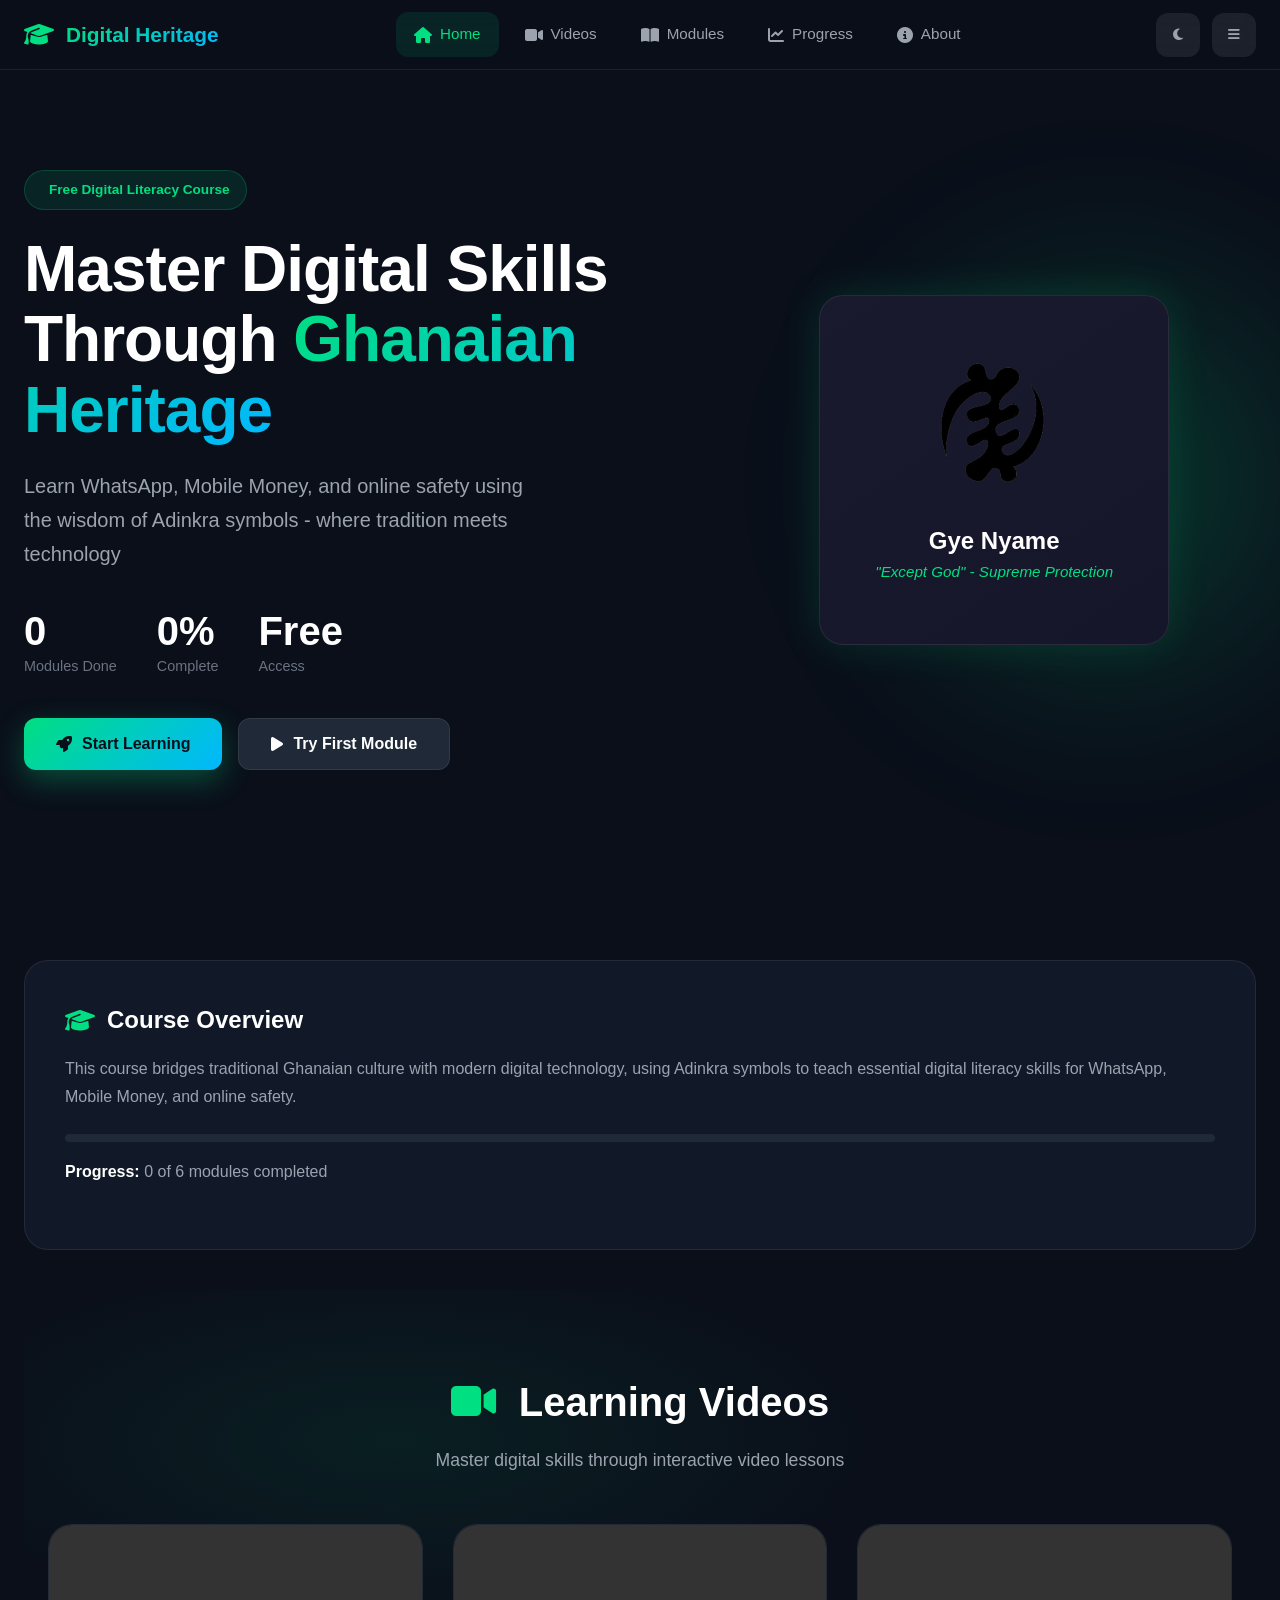
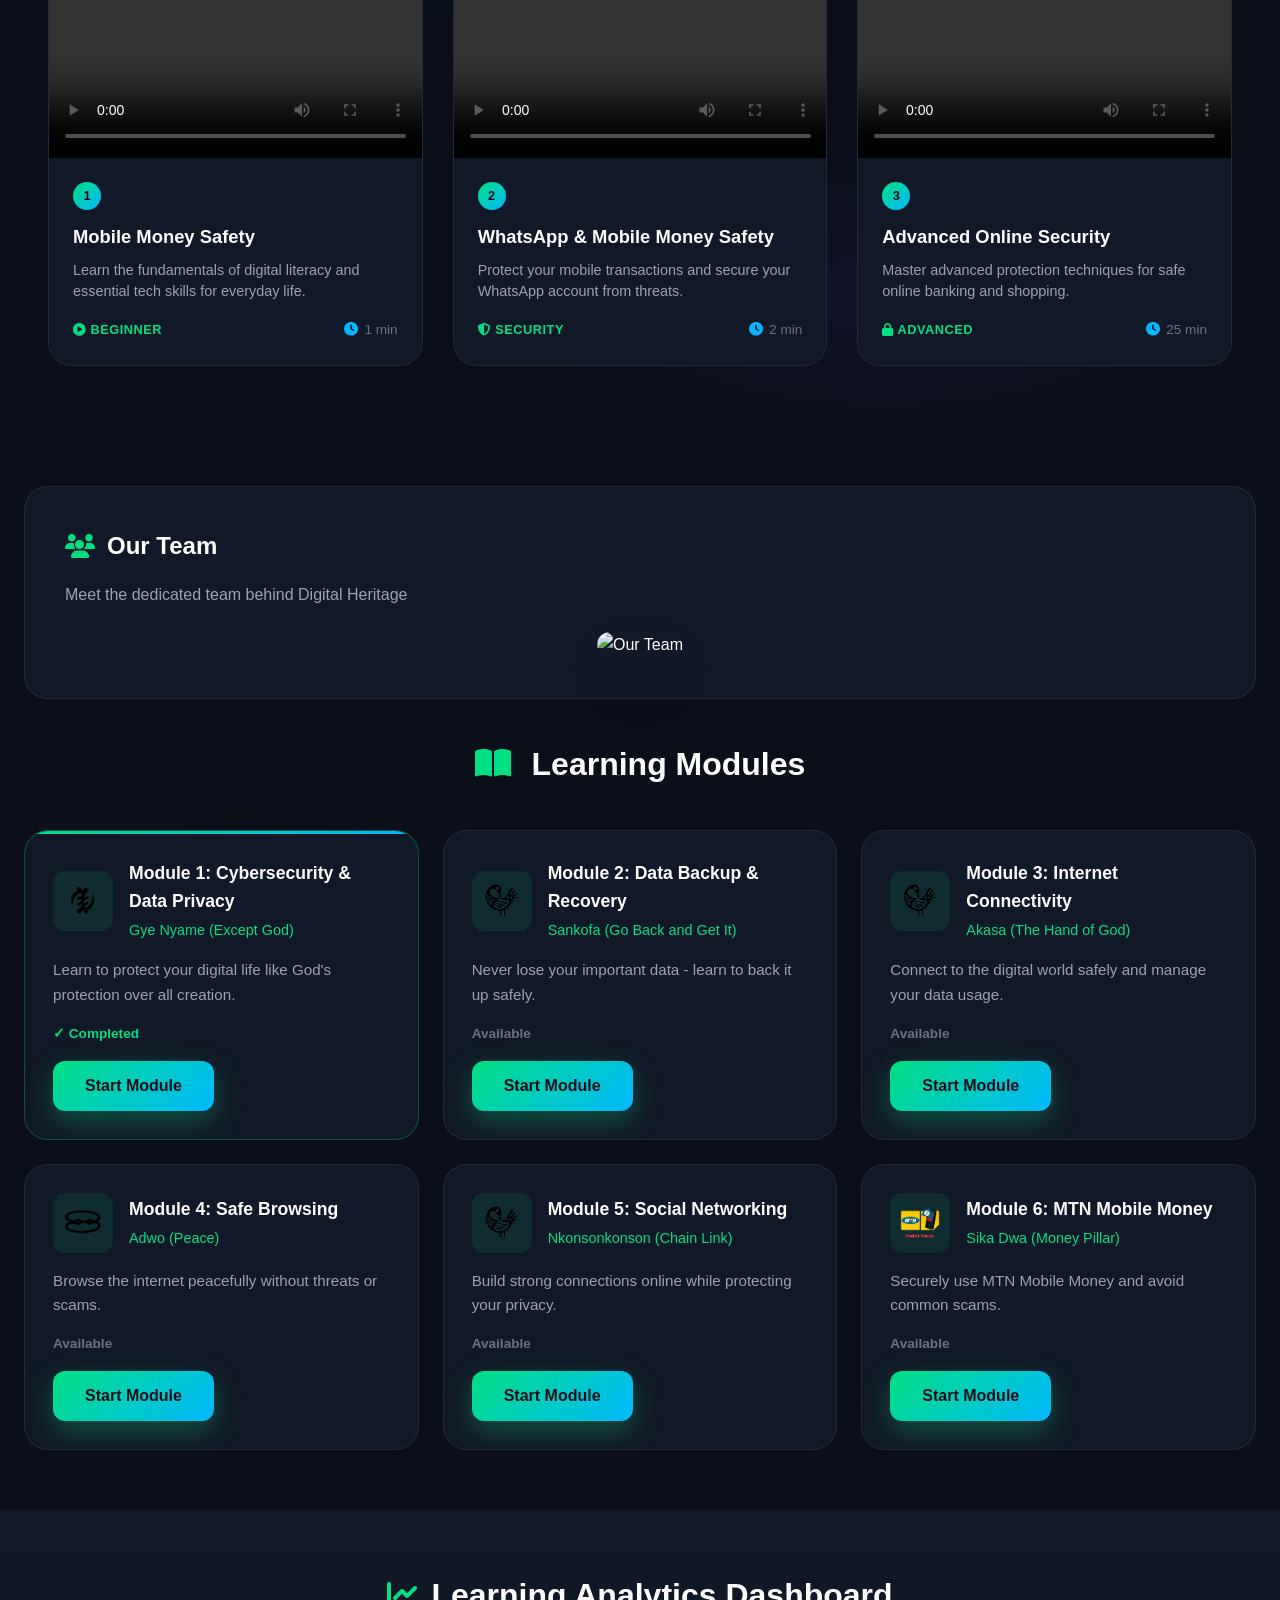
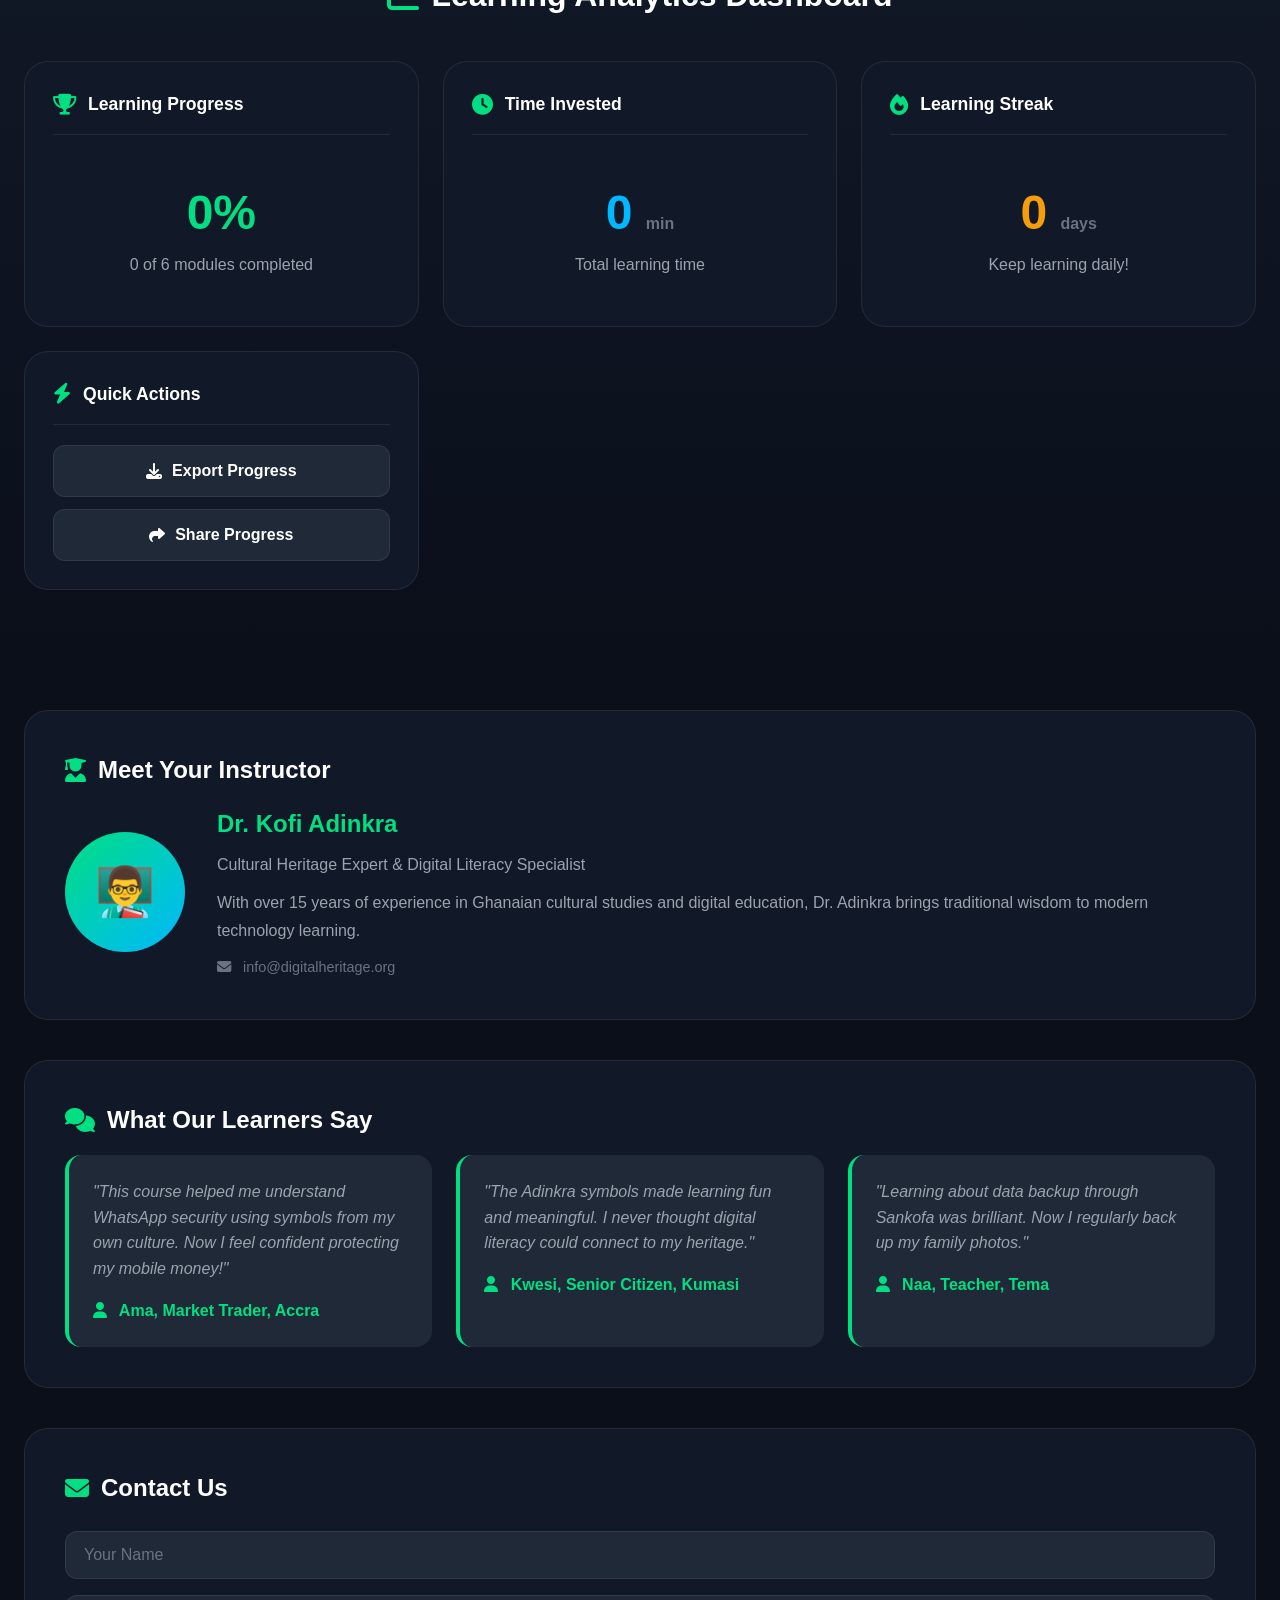
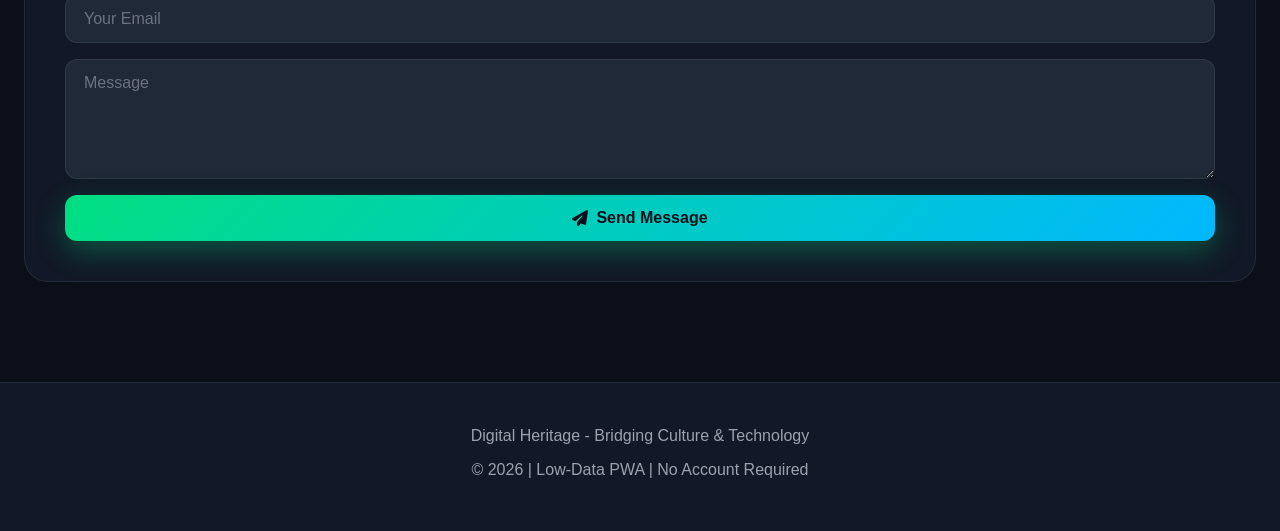
==== commit 103b9553: "Add files via upload" ====
--- a/index.html
+++ b/index.html
@@ -11,12 +11,13 @@
     
     <title>Digital Heritage - Ghana Digital Literacy</title>
     
-    <link rel="stylesheet" href="css/style.css">
+    <link rel="stylesheet" href="style.css">
     <link rel="manifest" href="./manifest.json">
     <link rel="icon" type="image/png" href="images/icon-192.png">
     <link rel="stylesheet" href="https://cdnjs.cloudflare.com/ajax/libs/font-awesome/6.4.0/css/all.min.css">
     <link rel="preconnect" href="https://fonts.googleapis.com">
     <link rel="preconnect" href="https://fonts.gstatic.com" crossorigin>
+    
     <link href="https://fonts.googleapis.com/css2?family=Inter:wght@400;500;600;700;800&display=swap" rel="stylesheet">
 </head>
 <body data-theme="dark">
--- a/style.css
+++ b/style.css
@@ -0,0 +1,1148 @@
+/* ================================================
+   DIGITAL HERITAGE - COMPLETE THEME SYSTEM
+   ================================================ */
+
+/* =======================
+   DARK THEME (DEFAULT)
+   ======================= */
+:root,
+[data-theme="dark"] {
+  --primary: #00DF81;
+  --primary-glow: rgba(0, 223, 129, 0.4);
+  --secondary: #00b8ff;
+  --accent: #7c3aed;
+  
+  --bg-dark: #0a0f1a;
+  --bg-card: #111827;
+  --bg-elevated: #1f2937;
+  --bg-light: #0a0f1a;
+  --bg-nav: rgba(10, 15, 26, 0.85);
+  
+  --text-primary: #ffffff;
+  --text-secondary: #9ca3af;
+  --text-muted: #6b7280;
+  
+  --border: rgba(255, 255, 255, 0.08);
+  --border-hover: rgba(0, 223, 129, 0.3);
+  
+  --gradient-primary: linear-gradient(135deg, #00DF81 0%, #00b8ff 100%);
+  --gradient-card: linear-gradient(145deg, #1a1a2e 0%, #16162a 100%);
+  --gradient-dark: linear-gradient(180deg, #111827 0%, #0a0f1a 100%);
+  
+  --shadow-lg: 0 25px 50px -12px rgba(0, 0, 0, 0.5);
+  --shadow-glow: 0 0 40px rgba(0, 223, 129, 0.15);
+  --shadow-card: 0 10px 30px rgba(0, 0, 0, 0.3);
+  
+  --radius-xl: 24px;
+  --radius-lg: 16px;
+  --radius-md: 12px;
+  --transition: all 0.3s cubic-bezier(0.4, 0, 0.2, 1);
+}
+
+/* =======================
+   LIGHT THEME
+   ======================= */
+[data-theme="light"] {
+  --primary: #00DF81;
+  --primary-glow: rgba(0, 223, 129, 0.2);
+  --secondary: #2CC295;
+  --accent: #03624C;
+  
+  --bg-dark: #F1F7F6;
+  --bg-card: #FFFFFF;
+  --bg-elevated: #E8F3F1;
+  --bg-light: #F1F7F6;
+  --bg-nav: rgba(255, 255, 255, 0.9);
+  
+  --text-primary: #0D0F11;
+  --text-secondary: #08453A;
+  --text-muted: #095544;
+  
+  --border: rgba(0, 0, 0, 0.08);
+  --border-hover: rgba(0, 223, 129, 0.3);
+  
+  --gradient-primary: linear-gradient(135deg, #00DF81 0%, #2CC295 100%);
+  --gradient-card: linear-gradient(145deg, #FFFFFF 0%, #F8FAF9 100%);
+  --gradient-dark: linear-gradient(180deg, #FFFFFF 0%, #F1F7F6 100%);
+  
+  --shadow-lg: 0 10px 15px -3px rgba(0, 0, 0, 0.1);
+  --shadow-glow: 0 8px 20px rgba(0, 223, 129, 0.15);
+  --shadow-card: 0 4px 12px rgba(0, 0, 0, 0.08);
+  
+  --radius-xl: 24px;
+  --radius-lg: 16px;
+  --radius-md: 12px;
+  --transition: all 0.3s cubic-bezier(0.4, 0, 0.2, 1);
+}
+
+/* =======================
+   BASE STYLES
+   ======================= */
+*, *::before, *::after {
+  margin: 0;
+  padding: 0;
+  box-sizing: border-box;
+}
+
+html {
+  scroll-behavior: smooth;
+}
+
+body {
+  font-family: 'Inter', -apple-system, BlinkMacSystemFont, 'Segoe UI', sans-serif;
+  background: var(--bg-dark);
+  color: var(--text-primary);
+  line-height: 1.6;
+  overflow-x: hidden;
+  -webkit-font-smoothing: antialiased;
+  transition: background 0.3s ease, color 0.3s ease;
+}
+
+/* Dark theme background effects */
+[data-theme="dark"] body::before {
+  content: '';
+  position: fixed;
+  top: 0;
+  left: 0;
+  right: 0;
+  bottom: 0;
+  background: 
+    radial-gradient(ellipse 80% 50% at 50% -20%, rgba(0, 223, 129, 0.12) 0%, transparent 50%),
+    radial-gradient(ellipse 60% 40% at 100% 0%, rgba(124, 58, 237, 0.08) 0%, transparent 50%),
+    radial-gradient(ellipse 60% 40% at 0% 100%, rgba(0, 184, 255, 0.08) 0%, transparent 50%);
+  pointer-events: none;
+  z-index: -1;
+}
+
+[data-theme="light"] body::before {
+  display: none;
+}
+
+/* Skip Link */
+.skip-link {
+  position: absolute;
+  top: -50px;
+  left: 50%;
+  transform: translateX(-50%);
+  background: var(--primary);
+  color: var(--bg-dark);
+  padding: 12px 24px;
+  border-radius: var(--radius-md);
+  font-weight: 600;
+  z-index: 10000;
+  transition: top 0.3s;
+  text-decoration: none;
+}
+
+.skip-link:focus {
+  top: 20px;
+}
+
+
+.navbar {
+  position: fixed;
+  top: 0;
+  left: 0;
+  right: 0;
+  height: 70px;
+  background: var(--bg-nav);
+  backdrop-filter: blur(20px);
+  border-bottom: 1px solid var(--border);
+  z-index: 1000;
+  transition: background 0.3s ease, border-color 0.3s ease;
+}
+
+.nav-container {
+  max-width: 1400px;
+  margin: 0 auto;
+  padding: 0 24px;
+  height: 100%;
+  display: flex;
+  align-items: center;
+  justify-content: space-between;
+}
+
+.nav-brand {
+  display: flex;
+  align-items: center;
+  gap: 12px;
+  font-size: 1.3rem;
+  font-weight: 700;
+  color: var(--text-primary);
+}
+
+.nav-brand i {
+  font-size: 1.5rem;
+  color: var(--primary);
+}
+
+.nav-brand span {
+  background: var(--gradient-primary);
+  -webkit-background-clip: text;
+  -webkit-text-fill-color: transparent;
+  background-clip: text;
+}
+
+.nav-menu {
+  display: flex;
+  align-items: center;
+  gap: 8px;
+}
+
+.nav-link {
+  display: flex;
+  align-items: center;
+  gap: 8px;
+  padding: 10px 18px;
+  color: var(--text-secondary);
+  text-decoration: none;
+  border-radius: var(--radius-md);
+  font-weight: 500;
+  font-size: 0.95rem;
+  transition: var(--transition);
+}
+
+.nav-link:hover, .nav-link.active {
+  color: var(--text-primary);
+  background: rgba(0, 223, 129, 0.1);
+}
+
+.nav-link.active {
+  color: var(--primary);
+}
+
+.nav-link i {
+  font-size: 1rem;
+}
+
+.nav-link span {
+  display: inline;
+}
+
+.nav-actions {
+  display: flex;
+  align-items: center;
+  gap: 12px;
+}
+
+.theme-toggle, .menu-toggle {
+  width: 44px;
+  height: 44px;
+  display: flex;
+  align-items: center;
+  justify-content: center;
+  background: var(--border);
+  border: 1px solid transparent;
+  border-radius: var(--radius-md);
+  color: var(--text-secondary);
+  cursor: pointer;
+  transition: var(--transition);
+}
+
+.theme-toggle:hover, .menu-toggle:hover {
+  background: rgba(0, 223, 129, 0.15);
+  border-color: var(--primary);
+  color: var(--primary);
+}
+
+/* Mobile Navigation */
+@media (max-width: 768px) {
+  .nav-menu {
+    position: fixed;
+    top: 70px;
+    left: 0;
+    right: 0;
+    bottom: 0;
+    background: var(--bg-dark);
+    flex-direction: column;
+    padding: 24px;
+    gap: 8px;
+    transform: translateX(-100%);
+    transition: transform 0.3s ease;
+    z-index: 999;
+  }
+  
+  .nav-menu.active {
+    transform: translateX(0);
+  }
+  
+  .nav-link span {
+    display: inline;
+  }
+}
+
+/* =======================
+   HERO SECTION
+   ======================= */
+.hero {
+  min-height: 100vh;
+  padding: 120px 24px 80px;
+  display: flex;
+  align-items: center;
+  position: relative;
+  overflow: hidden;
+  background: var(--bg-dark);
+  transition: background 0.3s ease;
+}
+
+[data-theme="dark"] .hero::before {
+  content: '';
+  position: absolute;
+  top: 20%;
+  right: -10%;
+  width: 600px;
+  height: 600px;
+  background: radial-gradient(circle, rgba(0, 223, 129, 0.2) 0%, transparent 70%);
+  border-radius: 50%;
+  filter: blur(60px);
+  animation: float 8s ease-in-out infinite;
+}
+
+[data-theme="light"] .hero::before {
+  display: none;
+}
+
+@keyframes float {
+  0%, 100% { transform: translateY(0) rotate(0deg); }
+  50% { transform: translateY(-30px) rotate(5deg); }
+}
+
+.hero-content {
+  max-width: 1400px;
+  margin: 0 auto;
+  display: grid;
+  grid-template-columns: 1.2fr 1fr;
+  gap: 80px;
+  align-items: center;
+}
+
+.hero-text {
+  position: relative;
+  z-index: 1;
+}
+
+.hero-badge {
+  display: inline-flex;
+  align-items: center;
+  gap: 8px;
+  padding: 8px 16px;
+  background: rgba(0, 223, 129, 0.1);
+  border: 1px solid rgba(0, 223, 129, 0.2);
+  border-radius: 50px;
+  font-size: 0.85rem;
+  font-weight: 600;
+  color: var(--primary);
+  margin-bottom: 24px;
+}
+
+.hero-title {
+  font-size: 4rem;
+  font-weight: 800;
+  line-height: 1.1;
+  margin-bottom: 24px;
+  letter-spacing: -1px;
+  color: var(--text-primary);
+}
+
+.hero-title span {
+  background: var(--gradient-primary);
+  -webkit-background-clip: text;
+  -webkit-text-fill-color: transparent;
+  background-clip: text;
+}
+
+.hero-subtitle {
+  font-size: 1.25rem;
+  color: var(--text-secondary);
+  margin-bottom: 40px;
+  max-width: 500px;
+  line-height: 1.7;
+}
+
+.hero-stats {
+  display: flex;
+  gap: 40px;
+  margin-bottom: 40px;
+}
+
+.stat {
+  text-align: left;
+}
+
+.stat-number {
+  font-size: 2.5rem;
+  font-weight: 800;
+  color: var(--text-primary);
+  line-height: 1;
+}
+
+.stat-label {
+  font-size: 0.9rem;
+  color: var(--text-muted);
+  margin-top: 4px;
+}
+
+.hero-actions {
+  display: flex;
+  gap: 16px;
+}
+
+.btn {
+  display: inline-flex;
+  align-items: center;
+  gap: 10px;
+  padding: 16px 32px;
+  border-radius: var(--radius-md);
+  font-size: 1rem;
+  font-weight: 600;
+  text-decoration: none;
+  cursor: pointer;
+  border: none;
+  transition: var(--transition);
+}
+
+.btn-primary {
+  background: var(--gradient-primary);
+  color: #0a0f1a;
+  box-shadow: 0 10px 30px rgba(0, 223, 129, 0.3);
+}
+
+.btn-primary:hover {
+  transform: translateY(-3px);
+  box-shadow: 0 15px 40px rgba(0, 223, 129, 0.4);
+}
+
+.btn-secondary {
+  background: var(--bg-elevated);
+  color: var(--text-primary);
+  border: 1px solid var(--border);
+}
+
+.btn-secondary:hover {
+  background: var(--border);
+  border-color: var(--border-hover);
+}
+
+.hero-visual {
+  position: relative;
+  display: flex;
+  justify-content: center;
+  align-items: center;
+}
+
+.hero-adinkra {
+  width: 350px;
+  height: 350px;
+  background: var(--gradient-card);
+  border: 1px solid var(--border);
+  border-radius: var(--radius-xl);
+  display: flex;
+  flex-direction: column;
+  align-items: center;
+  justify-content: center;
+  position: relative;
+  box-shadow: var(--shadow-glow);
+  animation: float 6s ease-in-out infinite;
+  transition: background 0.3s ease;
+}
+
+.hero-adinkra::before {
+  content: '';
+  position: absolute;
+  inset: -2px;
+  border-radius: var(--radius-xl);
+  background: var(--gradient-primary);
+  z-index: -1;
+  opacity: 0.3;
+}
+
+.adinkra-large img {
+  width: 180px;
+  height: auto;
+  margin-bottom: 16px;
+}
+
+.adinkra-text {
+  font-size: 1.5rem;
+  font-weight: 700;
+  color: var(--text-primary);
+}
+
+.adinkra-meaning {
+  font-size: 0.95rem;
+  color: var(--primary);
+  font-style: italic;
+}
+
+/* =======================
+   MAIN CONTENT
+   ======================= */
+.main-content {
+  max-width: 1400px;
+  margin: 0 auto;
+  padding: 60px 24px;
+  background: var(--bg-dark);
+  transition: background 0.3s ease;
+}
+
+/* =======================
+   COURSE OVERVIEW
+   ======================= */
+.course-overview {
+  background: var(--bg-card);
+  border: 1px solid var(--border);
+  border-radius: var(--radius-xl);
+  padding: 40px;
+  margin-bottom: 40px;
+  transition: all 0.3s ease;
+}
+
+.course-overview h2 {
+  font-size: 1.5rem;
+  font-weight: 700;
+  margin-bottom: 16px;
+  display: flex;
+  align-items: center;
+  gap: 12px;
+  color: var(--text-primary);
+}
+
+.course-overview h2 i {
+  color: var(--primary);
+}
+
+.course-overview > p {
+  color: var(--text-secondary);
+  margin-bottom: 24px;
+  line-height: 1.7;
+}
+
+.progress-bar {
+  height: 8px;
+  background: var(--bg-elevated);
+  border-radius: 50px;
+  overflow: hidden;
+  margin-bottom: 16px;
+}
+
+.progress-fill {
+  height: 100%;
+  background: var(--gradient-primary);
+  border-radius: 50px;
+  transition: width 0.5s ease;
+}
+
+/* =======================
+   MODULES GRID
+   ======================= */
+.modules-grid {
+  display: grid;
+  grid-template-columns: repeat(auto-fit, minmax(350px, 1fr));
+  gap: 24px;
+  margin-top: 40px;
+}
+
+.module-card {
+  background: var(--bg-card);
+  border: 1px solid var(--border);
+  border-radius: var(--radius-xl);
+  padding: 28px;
+  cursor: pointer;
+  transition: var(--transition);
+  position: relative;
+  overflow: hidden;
+}
+
+.module-card::before {
+  content: '';
+  position: absolute;
+  top: 0;
+  left: 0;
+  right: 0;
+  height: 3px;
+  background: var(--gradient-primary);
+  transform: scaleX(0);
+  transform-origin: left;
+  transition: transform 0.4s ease;
+}
+
+.module-card:hover {
+  border-color: var(--border-hover);
+  transform: translateY(-8px);
+  box-shadow: var(--shadow-glow);
+}
+
+.module-card:hover::before {
+  transform: scaleX(1);
+}
+
+.module-card.completed {
+  border-color: rgba(0, 223, 129, 0.3);
+}
+
+.module-card.completed::before {
+  transform: scaleX(1);
+}
+
+.module-header {
+  display: flex;
+  align-items: center;
+  gap: 16px;
+  margin-bottom: 16px;
+}
+
+.adinkra-icon {
+  width: 60px;
+  height: 60px;
+  background: rgba(0, 223, 129, 0.1);
+  border-radius: var(--radius-md);
+  display: flex;
+  align-items: center;
+  justify-content: center;
+  flex-shrink: 0;
+}
+
+.adinkra-icon img {
+  width: 40px;
+  height: 40px;
+  object-fit: contain;
+}
+
+.module-title {
+  font-size: 1.1rem;
+  font-weight: 600;
+  color: var(--text-primary);
+  margin-bottom: 4px;
+}
+
+.module-subtitle {
+  font-size: 0.9rem;
+  color: var(--primary);
+}
+
+.module-description {
+  color: var(--text-secondary);
+  font-size: 0.95rem;
+  margin-bottom: 16px;
+  line-height: 1.6;
+}
+
+.module-status {
+  font-size: 0.85rem;
+  font-weight: 600;
+  color: var(--text-muted);
+  margin-bottom: 16px;
+}
+
+.module-card.completed .module-status {
+  color: var(--primary);
+}
+
+/* =======================
+   DASHBOARD
+   ======================= */
+.dashboard-section {
+  padding: 60px 24px;
+  background: var(--gradient-dark);
+  transition: background 0.3s ease;
+}
+
+.dashboard-section h2 {
+  text-align: center;
+  font-size: 2rem;
+  font-weight: 700;
+  margin-bottom: 40px;
+  display: flex;
+  align-items: center;
+  justify-content: center;
+  gap: 12px;
+  color: var(--text-primary);
+}
+
+.dashboard-section h2 i {
+  color: var(--primary);
+}
+
+.dashboard-grid {
+  max-width: 1400px;
+  margin: 0 auto;
+  display: grid;
+  grid-template-columns: repeat(auto-fit, minmax(300px, 1fr));
+  gap: 24px;
+}
+
+.dashboard-card {
+  background: var(--bg-card);
+  border: 1px solid var(--border);
+  border-radius: var(--radius-xl);
+  padding: 28px;
+  transition: var(--transition);
+}
+
+.dashboard-card:hover {
+  border-color: var(--border-hover);
+}
+
+.card-header {
+  display: flex;
+  align-items: center;
+  gap: 12px;
+  margin-bottom: 20px;
+  padding-bottom: 16px;
+  border-bottom: 1px solid var(--border);
+}
+
+.card-header i {
+  font-size: 1.3rem;
+  color: var(--primary);
+}
+
+.card-header h3 {
+  font-size: 1.1rem;
+  font-weight: 600;
+  color: var(--text-primary);
+}
+
+/* =======================
+   VIDEOS SECTION
+   ======================= */
+.videos-section {
+  padding: 80px 24px;
+  background: var(--bg-dark);
+  position: relative;
+  transition: background 0.3s ease;
+}
+
+[data-theme="dark"] .videos-section::before {
+  content: '';
+  position: absolute;
+  top: 0;
+  left: 0;
+  right: 0;
+  bottom: 0;
+  background: 
+    radial-gradient(ellipse 80% 50% at 30% 20%, rgba(0, 223, 129, 0.08) 0%, transparent 50%),
+    radial-gradient(ellipse 60% 40% at 70% 80%, rgba(124, 58, 237, 0.08) 0%, transparent 50%);
+  pointer-events: none;
+}
+
+[data-theme="light"] .videos-section::before {
+  display: none;
+}
+
+.videos-section .container {
+  max-width: 1400px;
+  margin: 0 auto;
+  position: relative;
+  z-index: 1;
+}
+
+.videos-section h2 {
+  text-align: center;
+  font-size: 2.5rem;
+  font-weight: 700;
+  margin-bottom: 12px;
+  color: var(--text-primary);
+}
+
+.videos-section h2 i {
+  color: var(--primary);
+  margin-right: 12px;
+}
+
+.videos-intro {
+  text-align: center;
+  color: var(--text-secondary);
+  margin-bottom: 50px;
+  font-size: 1.1rem;
+}
+
+.videos-grid {
+  display: grid;
+  grid-template-columns: repeat(3, 1fr);
+  gap: 30px;
+}
+
+.video-card {
+  background: var(--bg-card);
+  border: 1px solid var(--border);
+  border-radius: var(--radius-xl);
+  overflow: hidden;
+  transition: var(--transition);
+}
+
+.video-card:hover {
+  transform: translateY(-12px);
+  border-color: var(--border-hover);
+  box-shadow: var(--shadow-glow);
+}
+
+.video-wrapper {
+  position: relative;
+  aspect-ratio: 16/10;
+  background: linear-gradient(135deg, #0a0a1a 0%, #1a1a2e 100%);
+  overflow: hidden;
+}
+
+[data-theme="light"] .video-wrapper {
+  background: linear-gradient(135deg, #E8F3F1 0%, #D4E5E0 100%);
+}
+
+.video-wrapper video {
+  width: 100%;
+  height: 100%;
+  object-fit: cover;
+}
+
+.play-btn {
+  position: absolute;
+  top: 50%;
+  left: 50%;
+  transform: translate(-50%, -50%);
+  width: 70px;
+  height: 70px;
+  background: var(--primary);
+  border-radius: 50%;
+  display: flex;
+  align-items: center;
+  justify-content: center;
+  cursor: pointer;
+  transition: var(--transition);
+  box-shadow: 0 10px 30px rgba(0, 223, 129, 0.4);
+}
+
+.play-btn::before {
+  content: '';
+  position: absolute;
+  width: 100%;
+  height: 100%;
+  border-radius: 50%;
+  background: rgba(0, 223, 129, 0.3);
+  animation: pulseRing 2s infinite;
+}
+
+@keyframes pulseRing {
+  0% { transform: scale(1); opacity: 0.8; }
+  100% { transform: scale(1.6); opacity: 0; }
+}
+
+.play-btn i {
+  color: #0a0f1a;
+  font-size: 1.5rem;
+  margin-left: 4px;
+}
+
+.play-btn:hover {
+  transform: translate(-50%, -50%) scale(1.1);
+}
+
+.video-info {
+  padding: 24px;
+  background: var(--bg-card);
+}
+
+.video-number {
+  display: inline-flex;
+  align-items: center;
+  justify-content: center;
+  width: 28px;
+  height: 28px;
+  background: var(--gradient-primary);
+  border-radius: 50%;
+  font-size: 0.8rem;
+  font-weight: 700;
+  color: #0a0f1a;
+  margin-bottom: 12px;
+}
+
+.video-info h3 {
+  font-size: 1.15rem;
+  font-weight: 600;
+  margin-bottom: 8px;
+  color: var(--text-primary);
+}
+
+.video-info p {
+  color: var(--text-secondary);
+  font-size: 0.9rem;
+  margin-bottom: 16px;
+  line-height: 1.5;
+}
+
+.video-meta {
+  display: flex;
+  justify-content: space-between;
+  align-items: center;
+}
+
+.video-category {
+  font-size: 0.8rem;
+  font-weight: 600;
+  color: var(--primary);
+  text-transform: uppercase;
+  letter-spacing: 0.5px;
+}
+
+.video-duration {
+  font-size: 0.85rem;
+  color: var(--text-muted);
+  display: flex;
+  align-items: center;
+  gap: 6px;
+}
+
+.video-duration i {
+  color: var(--secondary);
+}
+
+/* =======================
+   LESSON MODAL
+   ======================= */
+.lesson-modal {
+  display: none;
+  position: fixed;
+  inset: 0;
+  background: rgba(0, 0, 0, 0.85);
+  backdrop-filter: blur(10px);
+  z-index: 2000;
+  align-items: center;
+  justify-content: center;
+  padding: 24px;
+}
+
+.lesson-content {
+  background: var(--bg-card);
+  border: 1px solid var(--border);
+  border-radius: var(--radius-xl);
+  padding: 40px;
+  max-width: 800px;
+  width: 100%;
+  max-height: 90vh;
+  overflow-y: auto;
+}
+
+.lesson-header {
+  display: flex;
+  justify-content: space-between;
+  align-items: center;
+  margin-bottom: 24px;
+  padding-bottom: 20px;
+  border-bottom: 1px solid var(--border);
+}
+
+.lesson-progress {
+  display: flex;
+  gap: 10px;
+}
+
+.progress-step {
+  width: 36px;
+  height: 36px;
+  display: flex;
+  align-items: center;
+  justify-content: center;
+  background: var(--bg-elevated);
+  border-radius: 50%;
+  font-weight: 600;
+  font-size: 0.9rem;
+  color: var(--text-muted);
+  transition: var(--transition);
+}
+
+.progress-step.active {
+  background: var(--primary);
+  color: #0a0f1a;
+}
+
+.progress-step.completed {
+  background: var(--primary);
+  color: #0a0f1a;
+}
+
+.close-modal {
+  width: 40px;
+  height: 40px;
+  display: flex;
+  align-items: center;
+  justify-content: center;
+  background: var(--bg-elevated);
+  border: none;
+  border-radius: var(--radius-md);
+  color: var(--text-secondary);
+  cursor: pointer;
+  transition: var(--transition);
+}
+
+.close-modal:hover {
+  background: rgba(239, 68, 68, 0.2);
+  color: #ef4444;
+}
+
+/* =======================
+   FOOTER
+   ======================= */
+.footer {
+  background: var(--bg-card);
+  border-top: 1px solid var(--border);
+  padding: 40px 24px;
+  text-align: center;
+  transition: background 0.3s ease;
+}
+
+.footer p {
+  color: var(--text-secondary);
+  margin-bottom: 8px;
+}
+
+/* =======================
+   RESPONSIVE
+   ======================= */
+@media (max-width: 1024px) {
+  .hero-content {
+    grid-template-columns: 1fr;
+    gap: 60px;
+    text-align: center;
+  }
+  
+  .hero-subtitle {
+    max-width: 100%;
+  }
+  
+  .hero-stats {
+    justify-content: center;
+  }
+  
+  .hero-actions {
+    justify-content: center;
+  }
+  
+  .videos-grid {
+    grid-template-columns: repeat(2, 1fr);
+  }
+}
+
+@media (max-width: 768px) {
+  .hero-title {
+    font-size: 2.5rem;
+  }
+  
+  .hero-stats {
+    flex-direction: column;
+    gap: 20px;
+  }
+  
+  .stat {
+    text-align: center;
+  }
+  
+  .hero-actions {
+    flex-direction: column;
+  }
+  
+  .btn {
+    width: 100%;
+    justify-content: center;
+  }
+  
+  .modules-grid {
+    grid-template-columns: 1fr;
+  }
+  
+  .videos-grid {
+    grid-template-columns: 1fr;
+  }
+  
+  .course-overview,
+  .lesson-content {
+    padding: 24px;
+  }
+}
+
+@media (max-width: 480px) {
+  .hero-title {
+    font-size: 2rem;
+  }
+  
+  .hero-adinkra {
+    width: 280px;
+    height: 280px;
+  }
+  
+  .adinkra-large img {
+    width: 140px;
+  }
+}
+
+/* =======================
+   ANIMATIONS
+   ======================= */
+@keyframes fadeInUp {
+  from {
+    opacity: 0;
+    transform: translateY(30px);
+  }
+  to {
+    opacity: 1;
+    transform: translateY(0);
+  }
+}
+
+.module-card, .dashboard-card, .video-card {
+  animation: fadeInUp 0.6s ease-out forwards;
+  opacity: 0;
+  pointer-events: auto;
+  visibility: visible;
+}
+
+.module-card.completed, .dashboard-card.completed, .video-card.completed {
+  opacity: 1;
+}
+
+.module-card:nth-child(1), .dashboard-card:nth-child(1), .video-card:nth-child(1) { animation-delay: 0.1s; }
+.module-card:nth-child(2), .dashboard-card:nth-child(2), .video-card:nth-child(2) { animation-delay: 0.2s; }
+.module-card:nth-child(3), .dashboard-card:nth-child(3), .video-card:nth-child(3) { animation-delay: 0.3s; }
+.module-card:nth-child(4), .dashboard-card:nth-child(4), .video-card:nth-child(4) { animation-delay: 0.4s; }
+.module-card:nth-child(5), .dashboard-card:nth-child(5), .video-card:nth-child(5) { animation-delay: 0.5s; }
+.module-card:nth-child(6), .dashboard-card:nth-child(6), .video-card:nth-child(6) { animation-delay: 0.6s; }
+
+/* =======================
+   CONTACT FORM
+   ======================= */
+#contact-form {
+  display: flex;
+  flex-direction: column;
+  gap: 16px;
+  margin-top: 24px;
+}
+
+#contact-form input,
+#contact-form textarea {
+  font-family: inherit;
+  padding: 14px 18px;
+  border: 1px solid var(--border);
+  border-radius: var(--radius-md);
+  background: var(--bg-elevated);
+  color: var(--text-primary);
+  font-size: 1rem;
+  transition: var(--transition);
+}
+
+#contact-form input:focus,
+#contact-form textarea:focus {
+  outline: none;
+  border-color: var(--primary);
+  box-shadow: 0 0 0 3px var(--primary-glow);
+}
+
+#contact-form input::placeholder,
+#contact-form textarea::placeholder {
+  color: var(--text-muted);
+}
+
+#contact-form button {
+  display: flex;
+  align-items: center;
+  justify-content: center;
+  gap: 0.5rem;
+  padding: 14px 28px;
+}
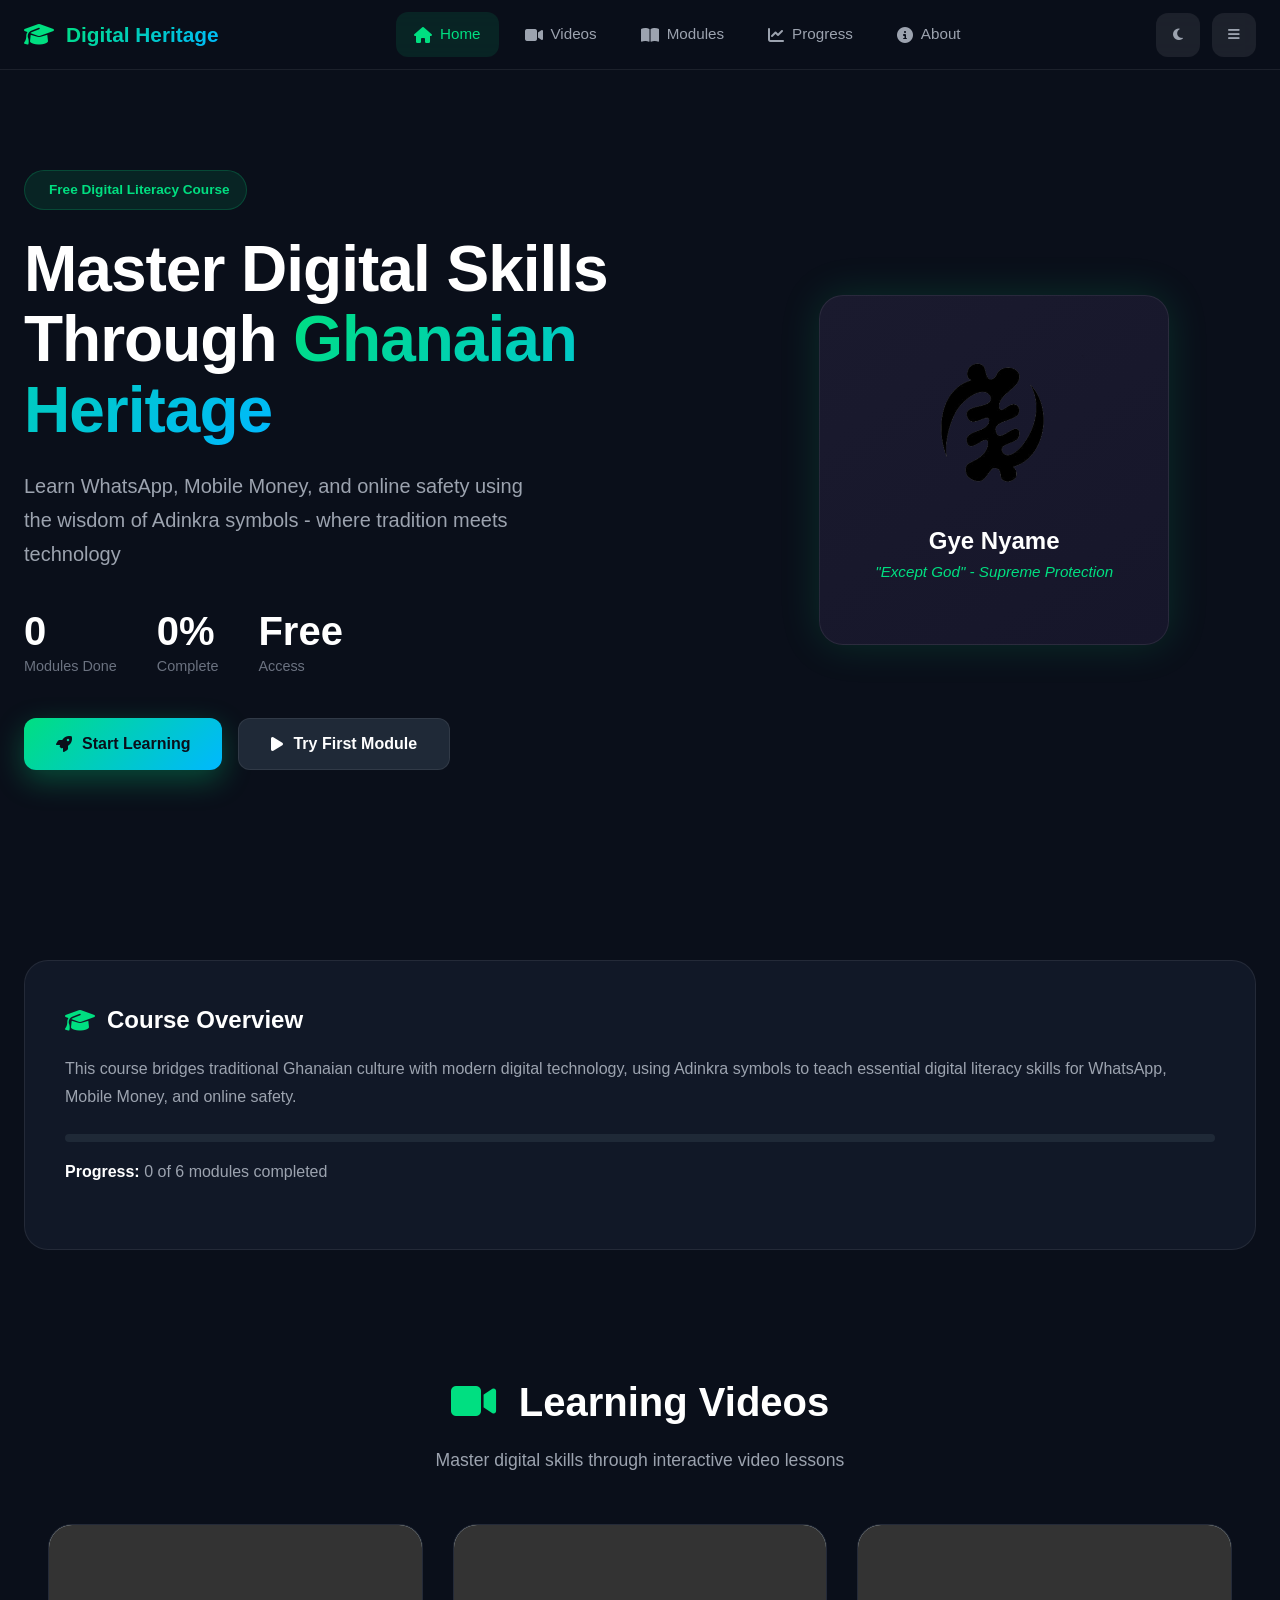
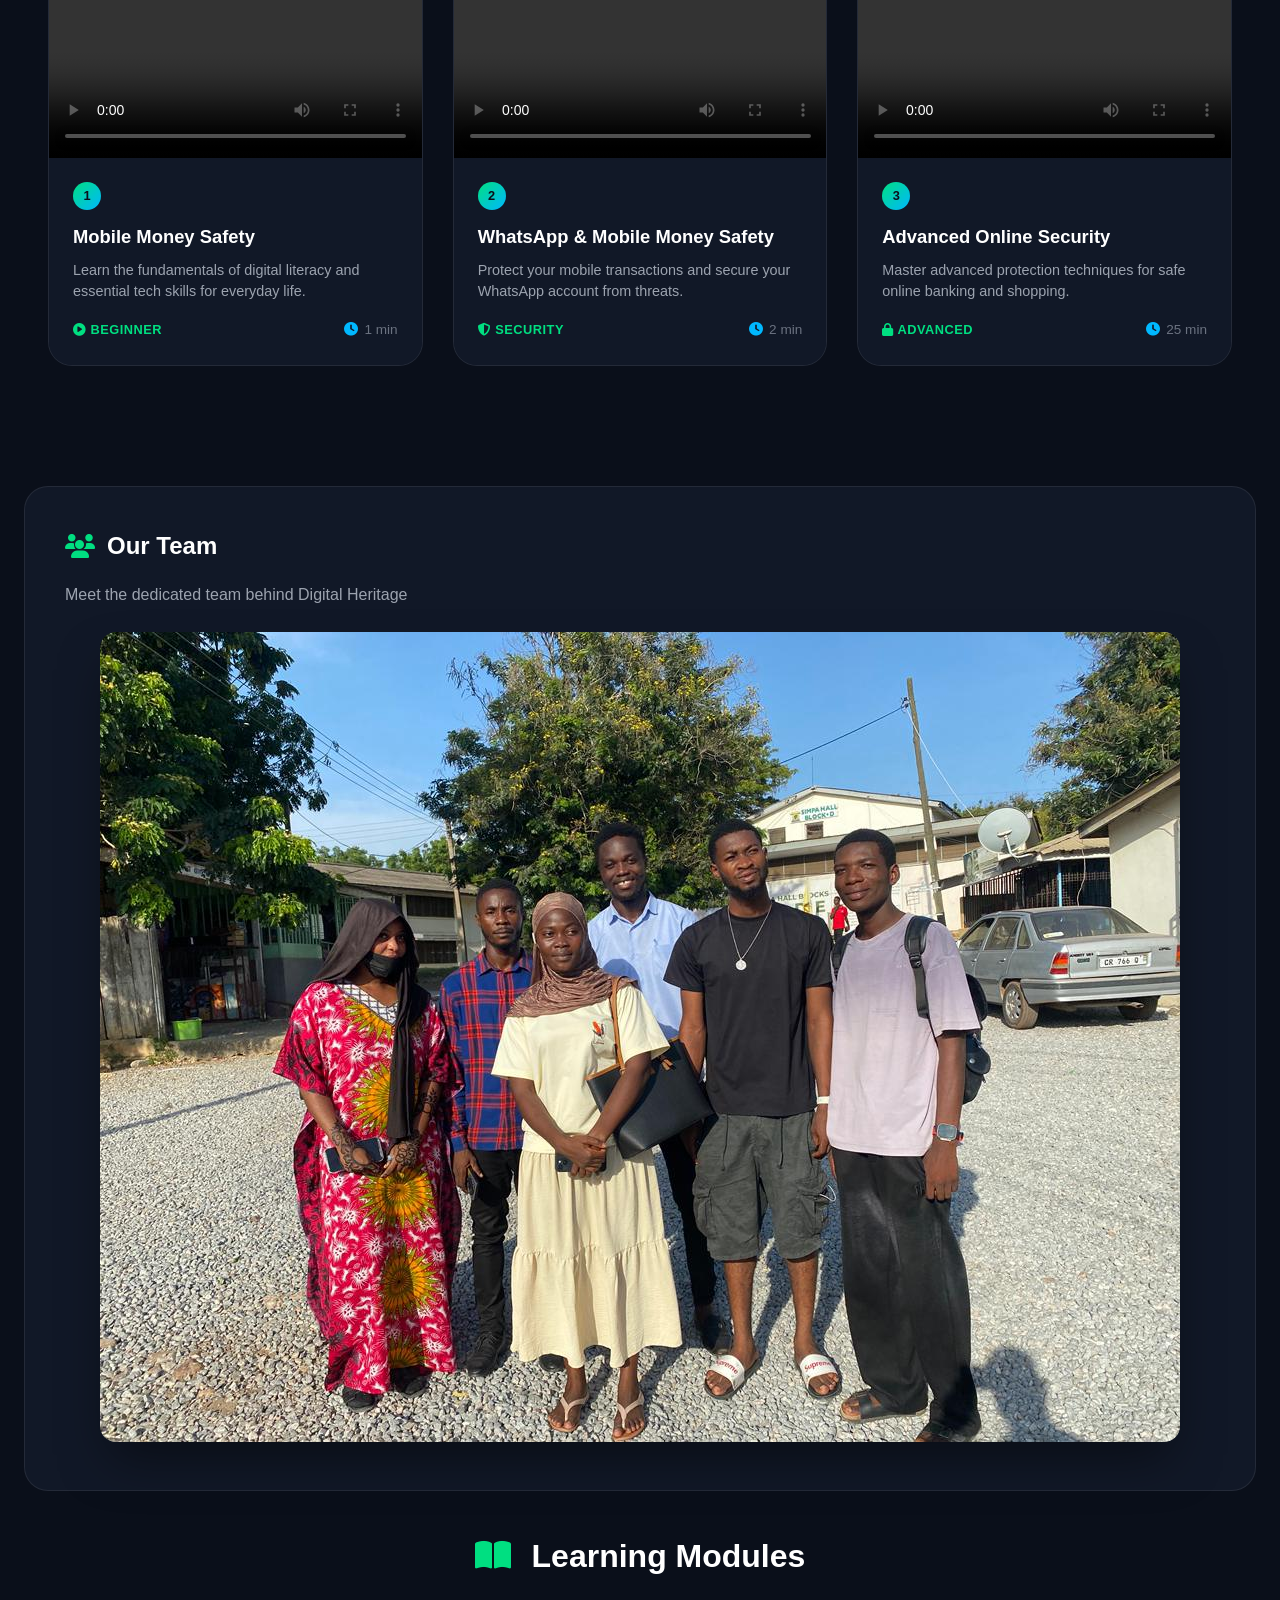
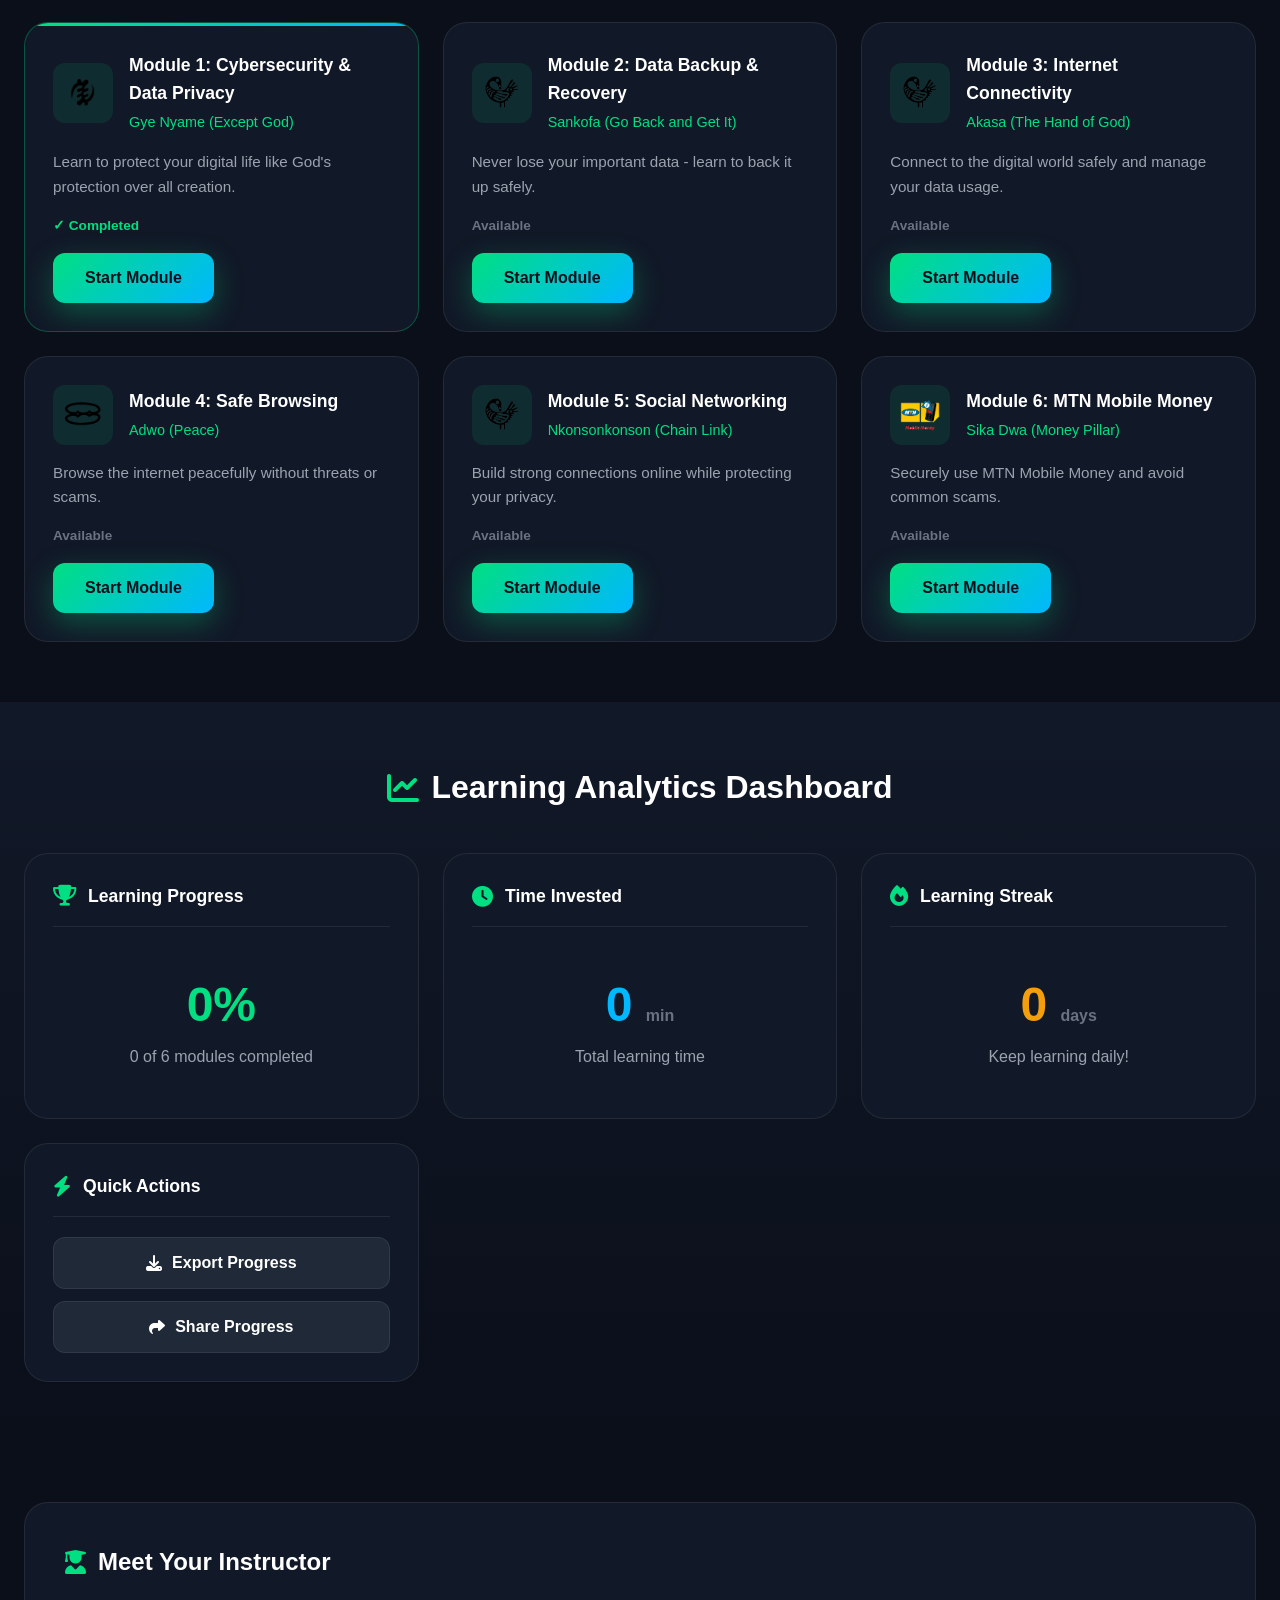
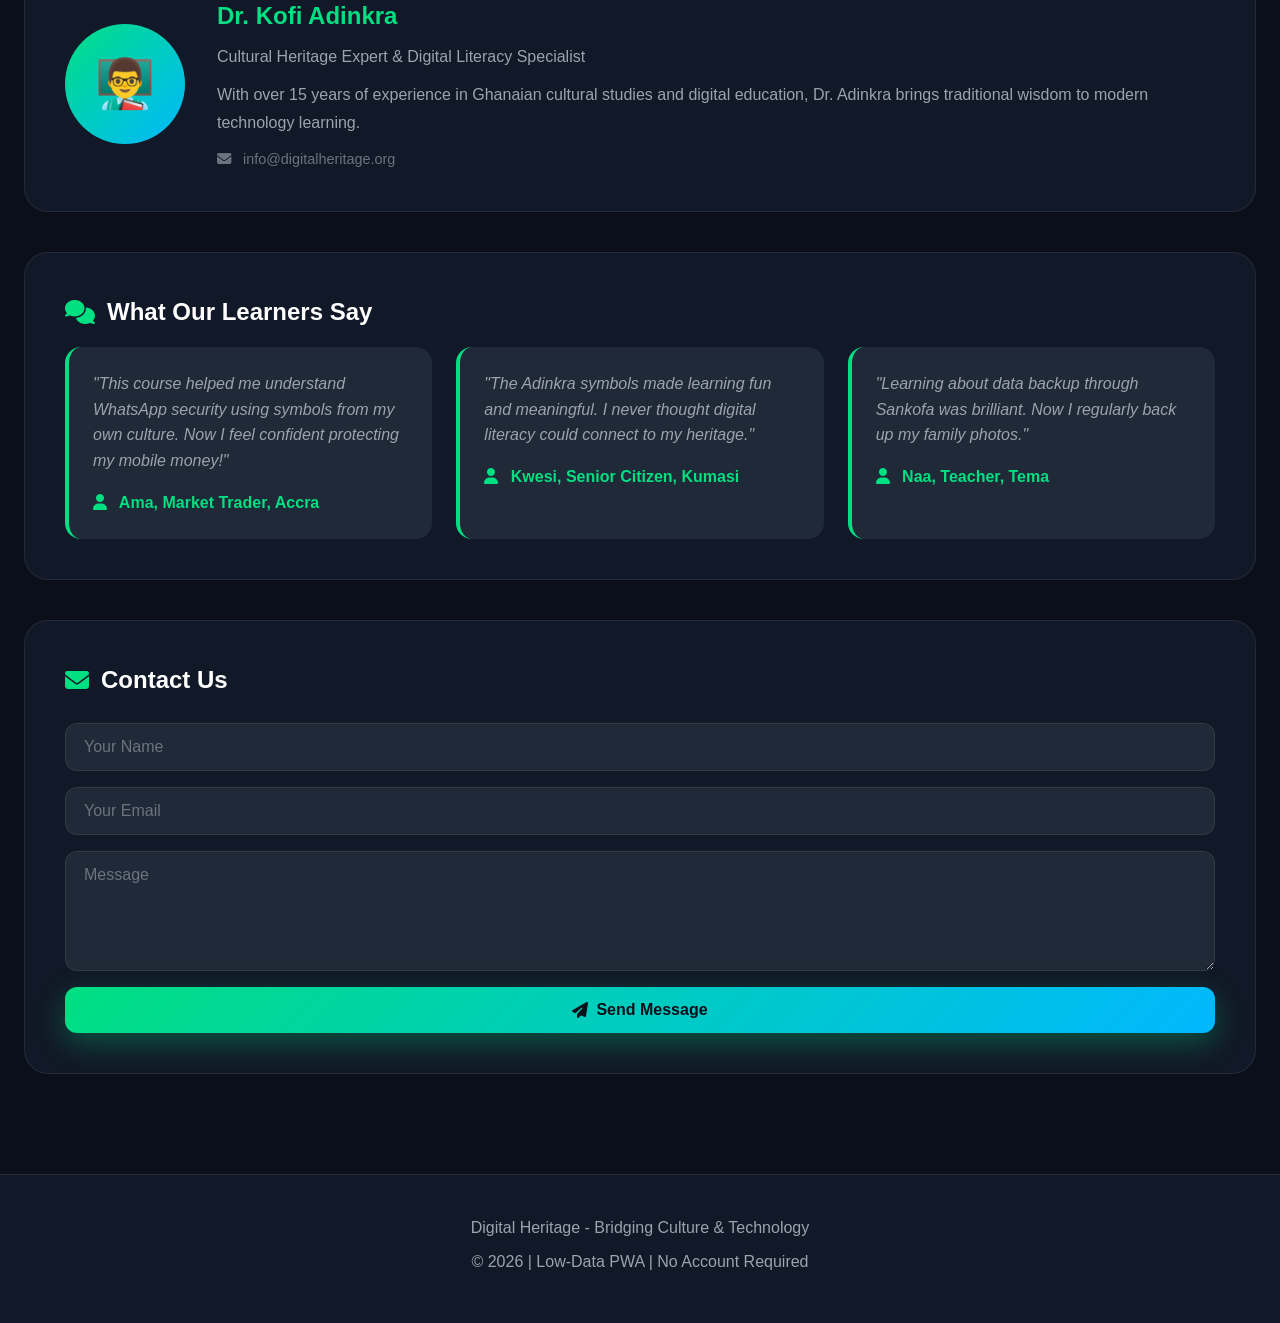
==== commit adeb4761: "Add files via upload" ====
--- a/index.html
+++ b/index.html
@@ -13,6 +13,7 @@
     
     <link rel="stylesheet" href="style.css">
     <link rel="manifest" href="./manifest.json">
+    <script src="app.js" defer></script>
     <link rel="icon" type="image/png" href="images/icon-192.png">
     <link rel="stylesheet" href="https://cdnjs.cloudflare.com/ajax/libs/font-awesome/6.4.0/css/all.min.css">
     <link rel="preconnect" href="https://fonts.googleapis.com">
@@ -161,7 +162,7 @@
                     <article class="video-card">
                         <div class="video-wrapper">
                             <video controls preload="metadata" aria-label="Digital Literacy Tutorial Part 2">
-                                <source src="offline vidoes/WhatsApp Video 2026-03-18 at 5.06.57 PM.mp4" type="video/mp4">
+                                <source src="offline vidoes/pp.mp4" type="video/mp4">
                             </video>
                          
                         </div>
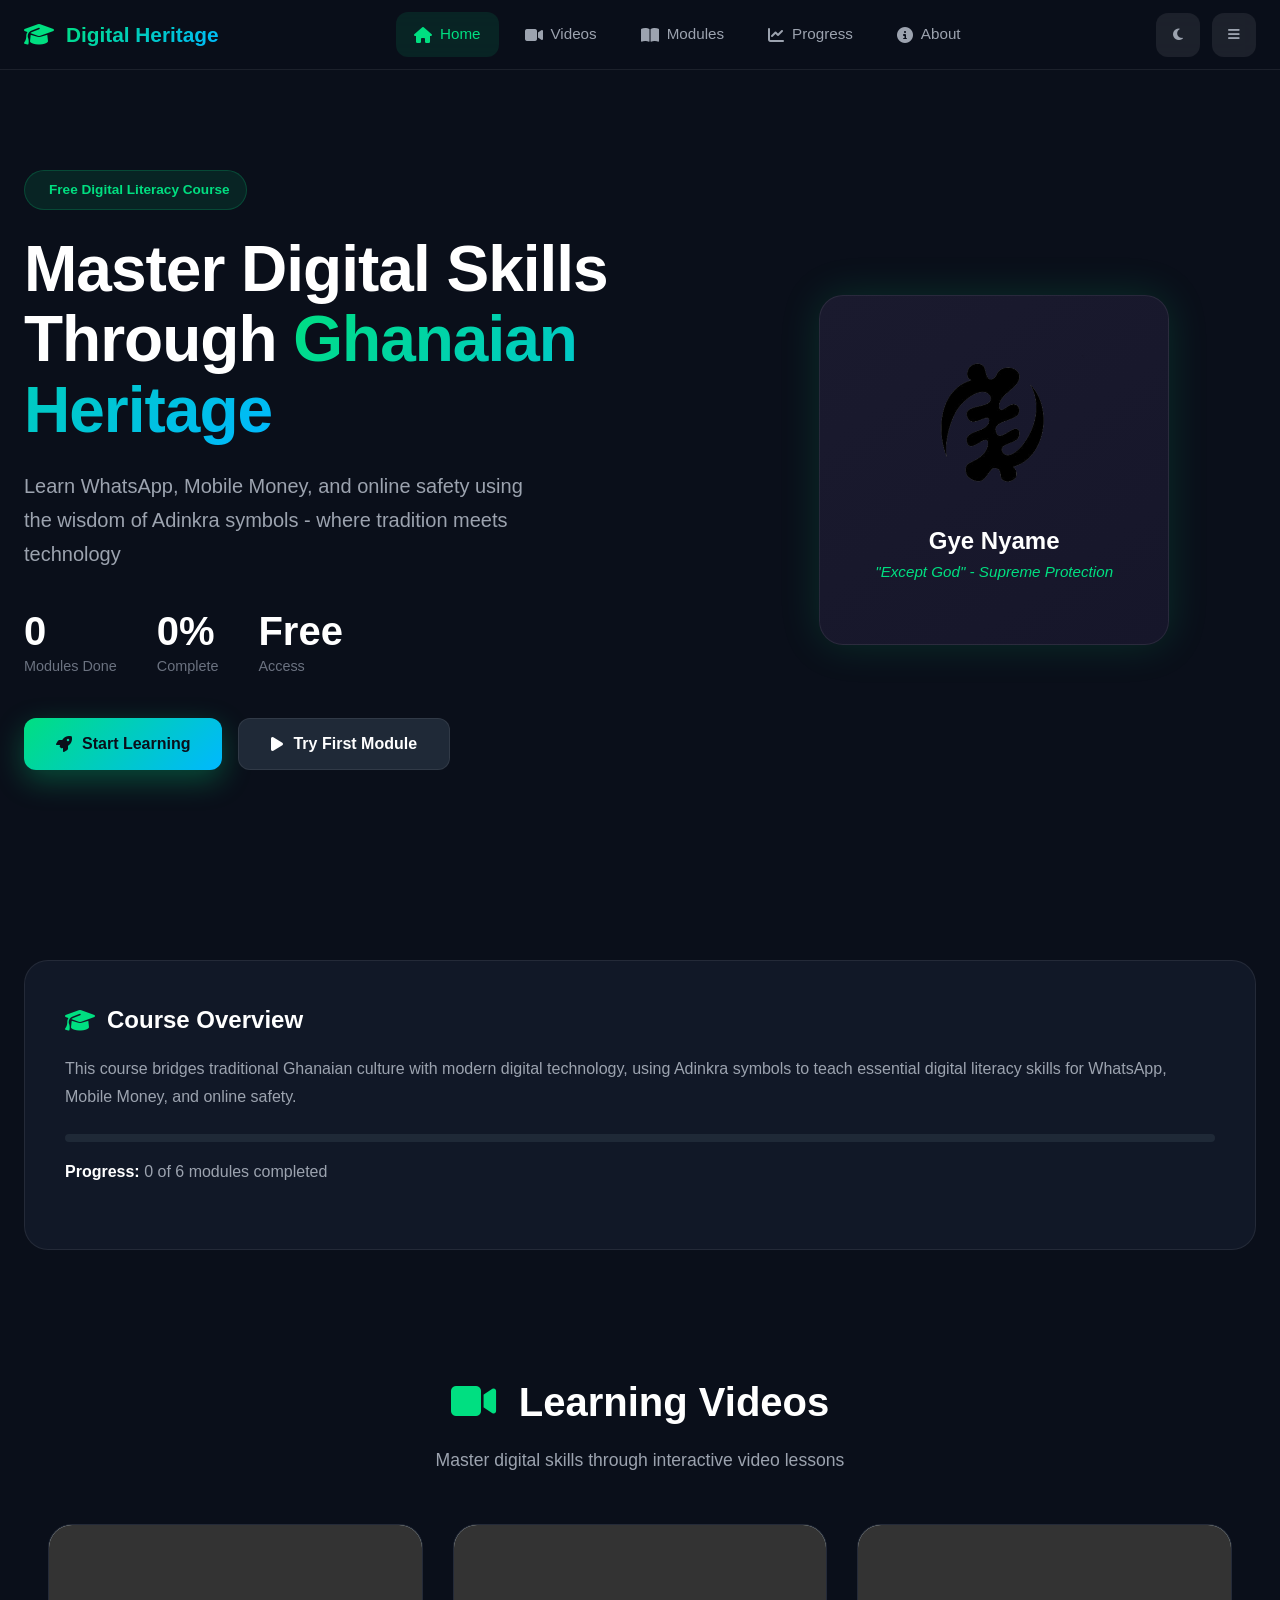
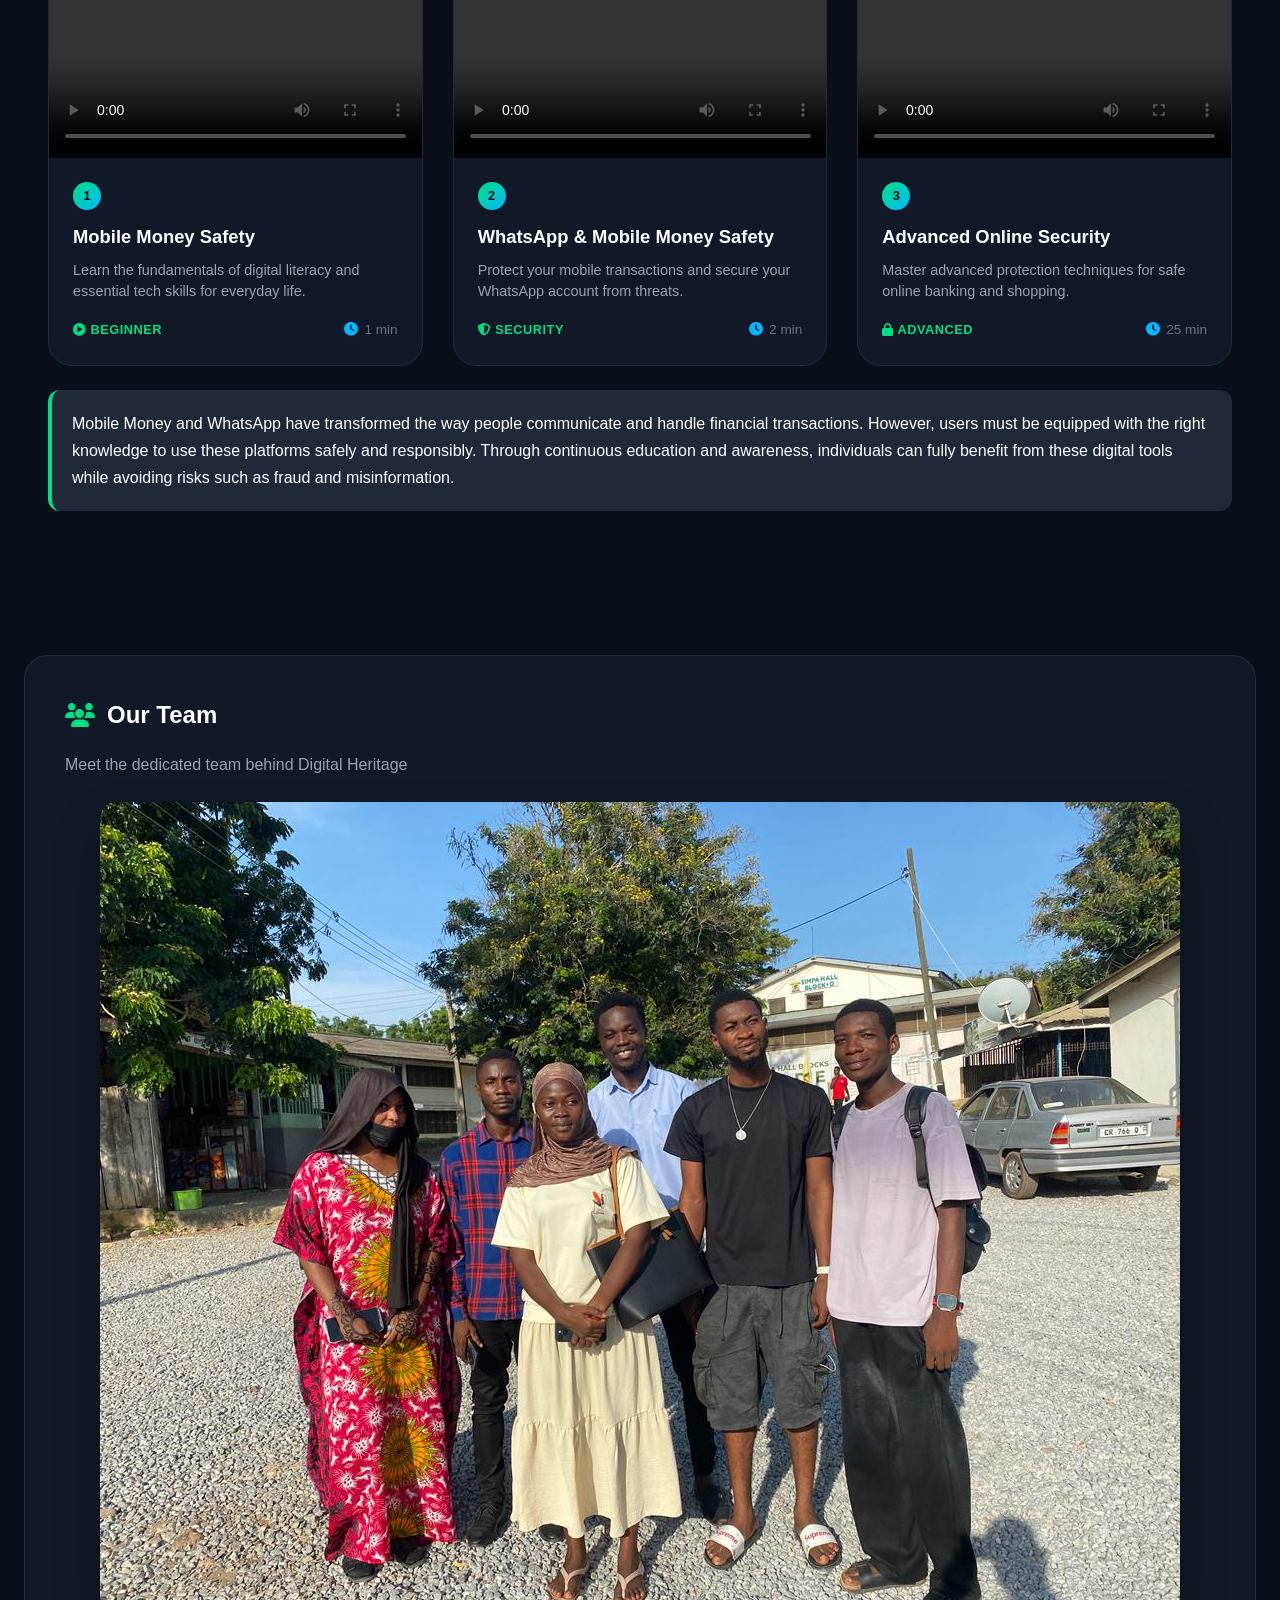
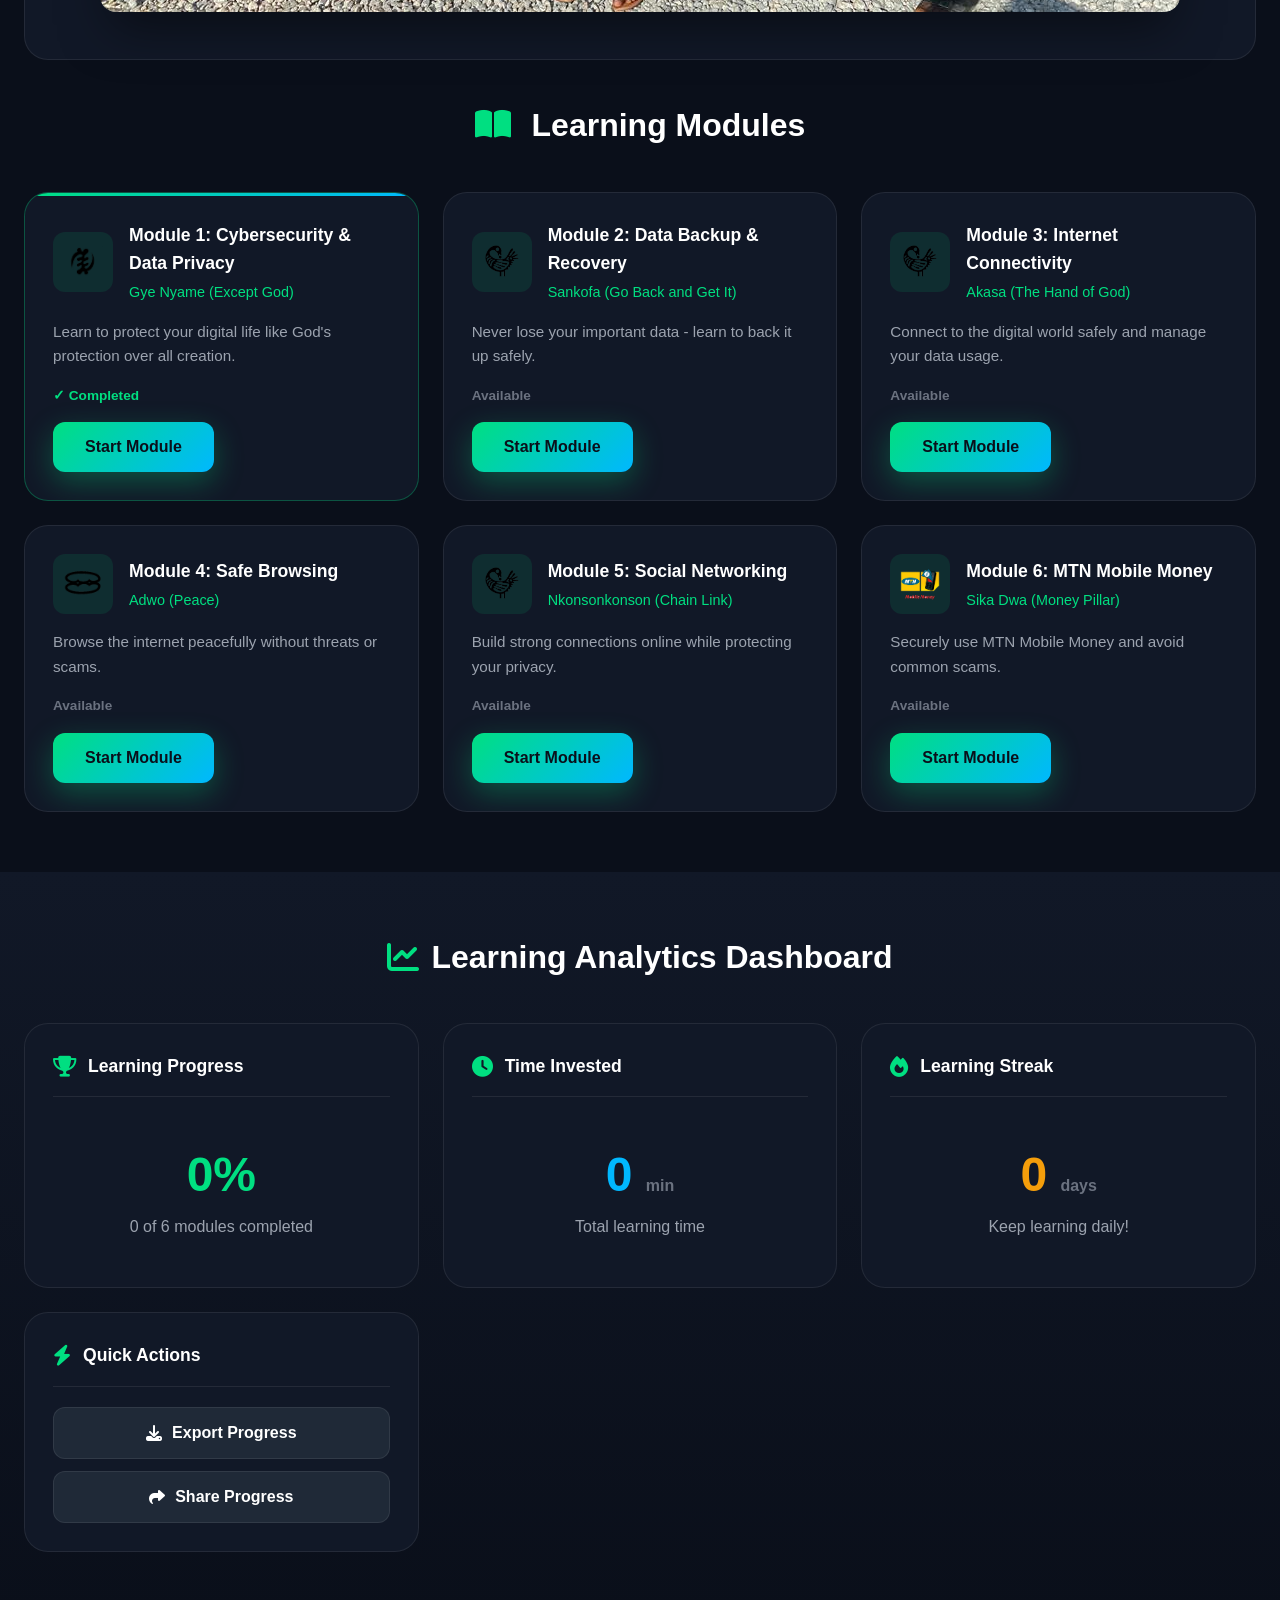
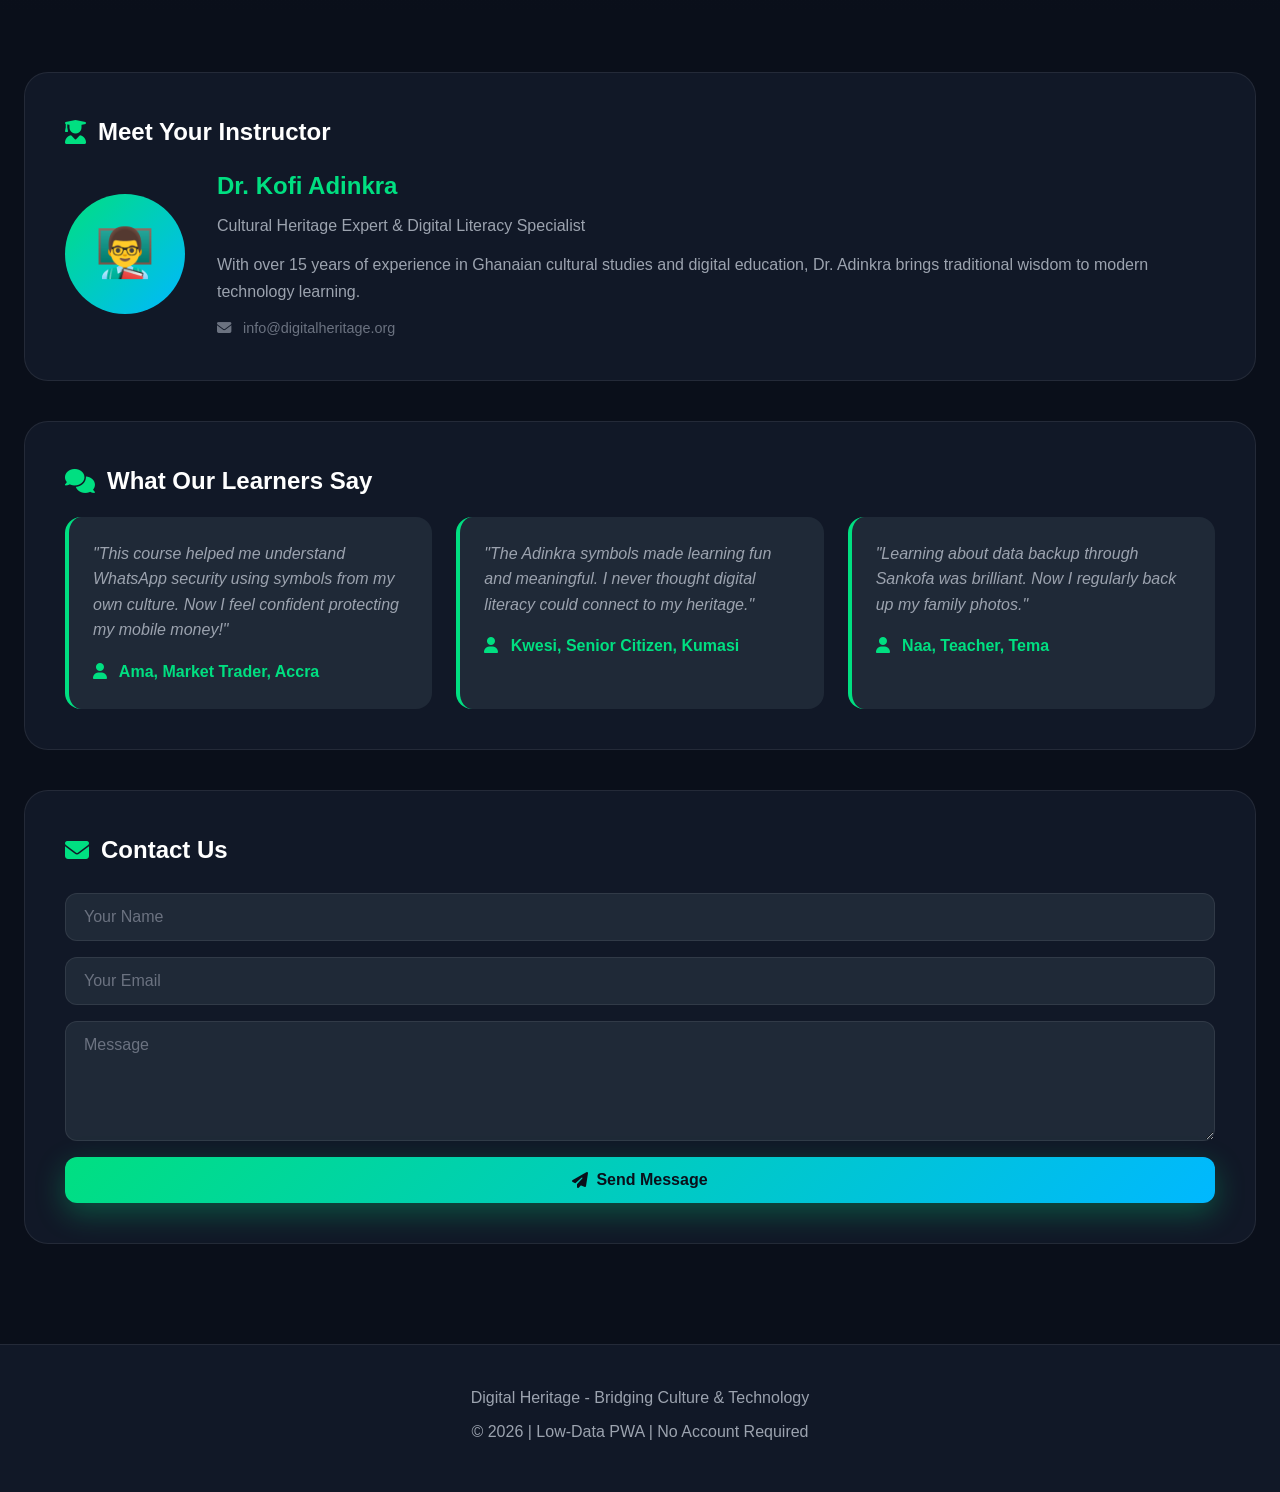
==== commit 8f0d76c4: "Add files via upload" ====
--- a/index.html
+++ b/index.html
@@ -162,9 +162,9 @@
                     <article class="video-card">
                         <div class="video-wrapper">
                             <video controls preload="metadata" aria-label="Digital Literacy Tutorial Part 2">
-                                <source src="offline vidoes/pp.mp4" type="video/mp4">
+                                <source src="team/pp.mp4" type="video/mp4">
                             </video>
-                         
+                          
                         </div>
                         <div class="video-info">
                             <span class="video-number">2</span>
@@ -195,7 +195,9 @@
                         </div>
                     </article>
                 </div>
-            </div>
+                
+                <p class="video-description" style="margin: 24px 0; padding: 20px; background: var(--bg-elevated); border-radius: var(--radius-md); border-left: 4px solid var(--primary); line-height: 1.7;">Mobile Money and WhatsApp have transformed the way people communicate and handle financial transactions. However, users must be equipped with the right knowledge to use these platforms safely and responsibly. Through continuous education and awareness, individuals can fully benefit from these digital tools while avoiding risks such as fraud and misinformation.</p>
+                
         </section>
 
         <!-- Team Section -->
@@ -479,3 +481,4 @@
     <script src="js/app.js" defer></script>
 </body>
 </html>
+
